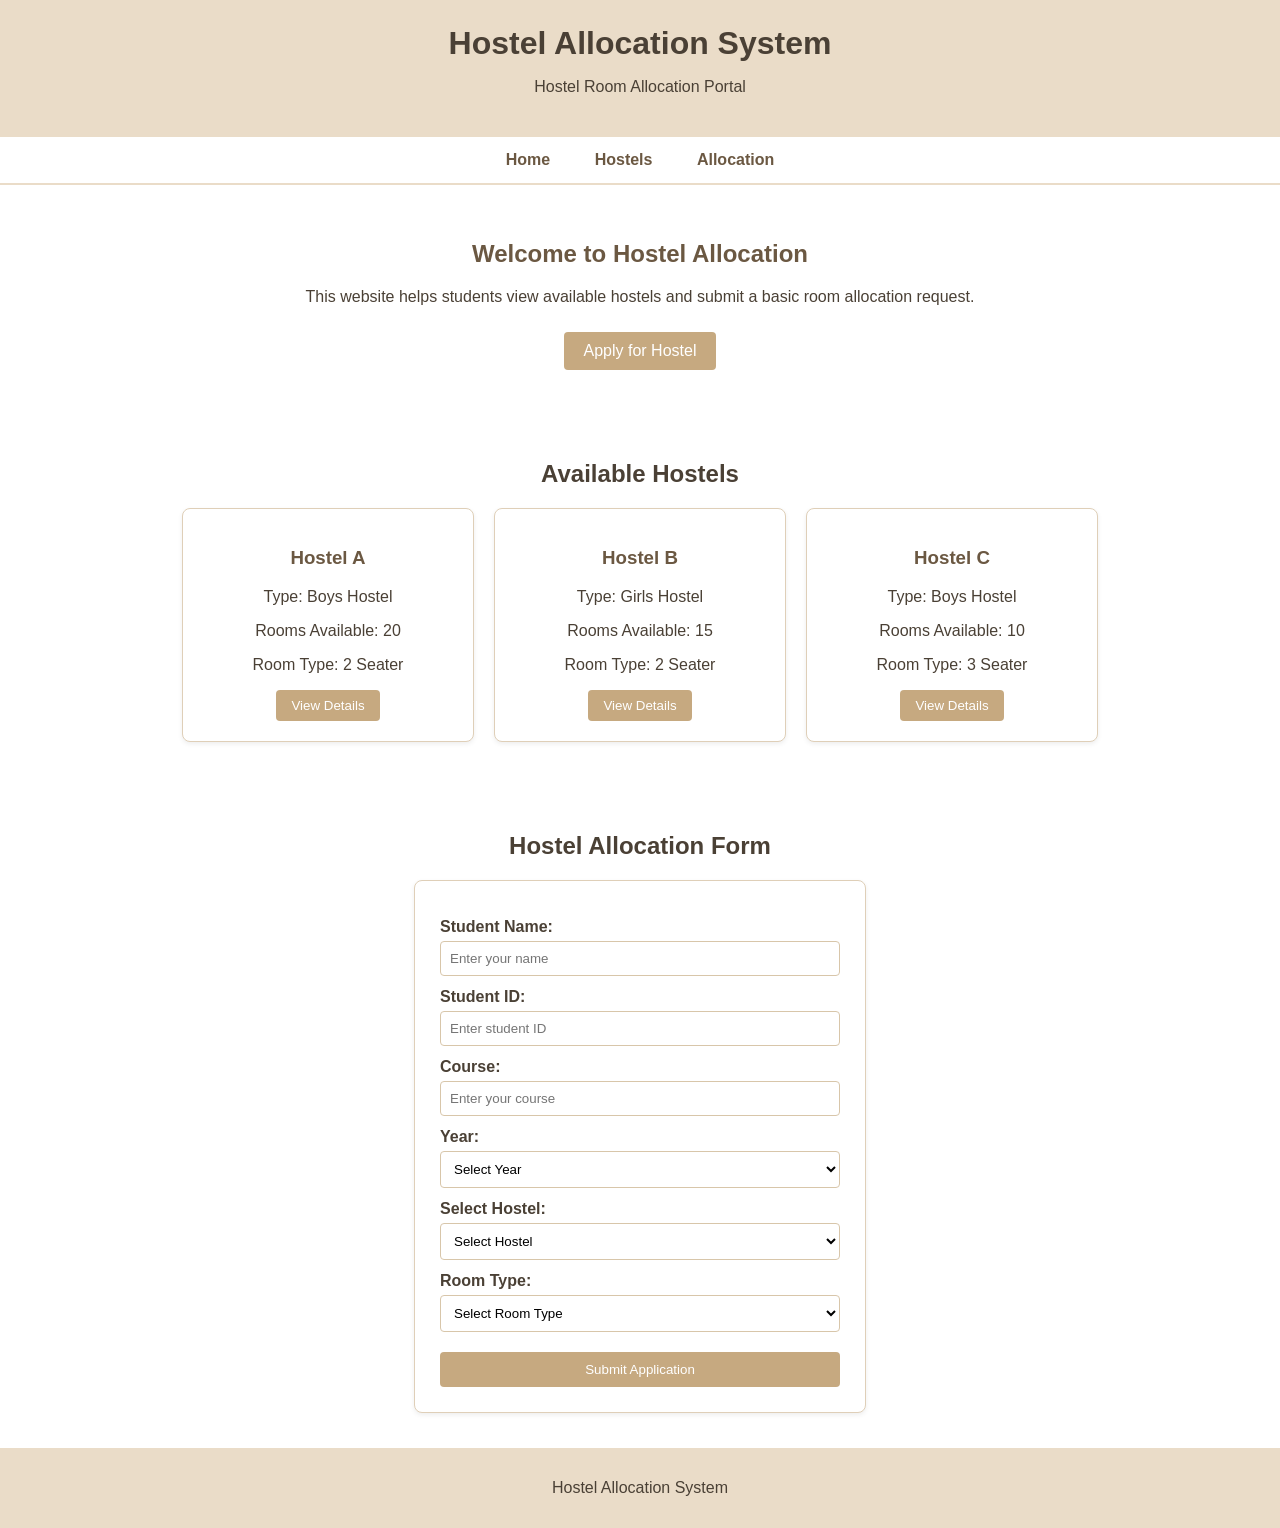
==== index.html @ 92b2f623 "Initial commit" ====
<!DOCTYPE html>
<html>
<head>

    <title>Hostel Allocation System</title>

    <link rel="stylesheet" href="style.css">

</head>

<body>

    <header>

        <h1>Hostel Allocation System</h1>

        <p>Hostel Room Allocation Portal</p>

    </header>


    <nav>

        <a href="#home">Home</a>

        <a href="#hostels">Hostels</a>

        <a href="#allocation">Allocation</a>

    </nav>


    <section id="home" class="welcome">

        <h2>Welcome to Hostel Allocation</h2>

        <p>
            This website helps students view available hostels
            and submit a basic room allocation request.
        </p>

        <a href="#allocation" class="button">
            Apply for Hostel
        </a>

    </section>


    <section id="hostels">

        <h2>Available Hostels</h2>

        <div class="hostel-container">


            <div class="hostel-card">

                <h3>Hostel A</h3>

                <p>Type: Boys Hostel</p>

                <p>Rooms Available: 20</p>

                <p>Room Type: 2 Seater</p>

                <button>View Details</button>

            </div>


            <div class="hostel-card">

                <h3>Hostel B</h3>

                <p>Type: Girls Hostel</p>

                <p>Rooms Available: 15</p>

                <p>Room Type: 2 Seater</p>

                <button>View Details</button>

            </div>


            <div class="hostel-card">

                <h3>Hostel C</h3>

                <p>Type: Boys Hostel</p>

                <p>Rooms Available: 10</p>

                <p>Room Type: 3 Seater</p>

                <button>View Details</button>

            </div>

        </div>

    </section>


    <section id="allocation">

        <h2>Hostel Allocation Form</h2>

        <form>

            <label>Student Name:</label>

            <input type="text" placeholder="Enter your name" required>


            <label>Student ID:</label>

            <input type="text" placeholder="Enter student ID" required>


            <label>Course:</label>

            <input type="text" placeholder="Enter your course" required>


            <label>Year:</label>

            <select>

                <option>Select Year</option>

                <option>1st Year</option>

                <option>2nd Year</option>

                <option>3rd Year</option>

                <option>4th Year</option>

            </select>


            <label>Select Hostel:</label>

            <select>

                <option>Select Hostel</option>

                <option>Hostel A</option>

                <option>Hostel B</option>

                <option>Hostel C</option>

            </select>


            <label>Room Type:</label>

            <select>

                <option>Select Room Type</option>

                <option>2 Seater</option>

                <option>3 Seater</option>

                <option>4 Seater</option>

            </select>


            <button type="submit" class="submit-button">
                Submit Application
            </button>

        </form>

    </section>


    <footer>

        <p>Hostel Allocation System</p>

    </footer>

</body>
</html>
---- style.css ----
body {

    font-family: Arial, sans-serif;

    margin: 0;

    background-color: white;

    color: #4a4035;

}


/* Header */

header {

    background-color: #eadcc8;

    color: #4a4035;

    text-align: center;

    padding: 25px;

}

header h1 {

    margin: 0;

}


/* Navigation */

nav {

    background-color: white;

    text-align: center;

    padding: 14px;

    border-bottom: 2px solid #eadcc8;

}

nav a {

    color: #6b5842;

    text-decoration: none;

    margin: 0 20px;

    font-size: 16px;

    font-weight: bold;

}

nav a:hover {

    color: #a48660;

}


/* Sections */

section {

    padding: 35px;

    text-align: center;

}

.welcome {

    background-color: white;

}

.welcome h2 {

    color: #6b5842;

}


/* Apply Button */

.button {

    display: inline-block;

    background-color: #c6a980;

    color: white;

    padding: 10px 20px;

    text-decoration: none;

    margin-top: 10px;

    border-radius: 4px;

}


/* Hostel Cards */

.hostel-container {

    display: flex;

    justify-content: center;

    gap: 20px;

    flex-wrap: wrap;

}

.hostel-card {

    background-color: white;

    width: 250px;

    padding: 20px;

    border: 1px solid #dfcfb8;

    border-radius: 8px;

    box-shadow: 0 2px 5px #eeeeee;

}

.hostel-card h3 {

    color: #6b5842;

}


/* Hostel Button */

.hostel-card button {

    background-color: #c6a980;

    color: white;

    border: none;

    padding: 8px 15px;

    border-radius: 4px;

    cursor: pointer;

}


/* Form */

form {

    background-color: white;

    width: 400px;

    max-width: 90%;

    margin: auto;

    padding: 25px;

    border: 1px solid #dfcfb8;

    border-radius: 8px;

    box-shadow: 0 2px 5px #eeeeee;

    text-align: left;

}


/* Labels */

label {

    display: block;

    margin-top: 12px;

    margin-bottom: 5px;

    font-weight: bold;

}


/* Input and Select */

input,
select {

    width: 100%;

    padding: 9px;

    box-sizing: border-box;

    border: 1px solid #d8c6aa;

    border-radius: 4px;

    background-color: white;

}


/* Submit Button */

.submit-button {

    width: 100%;

    margin-top: 20px;

    padding: 10px;

    background-color: #c6a980;

    color: white;

    border: none;

    border-radius: 4px;

    cursor: pointer;

}

.submit-button:hover,
.hostel-card button:hover {

    background-color: #a48660;

}


/* Footer */

footer {

    background-color: #eadcc8;

    color: #4a4035;

    text-align: center;

    padding: 15px;

}
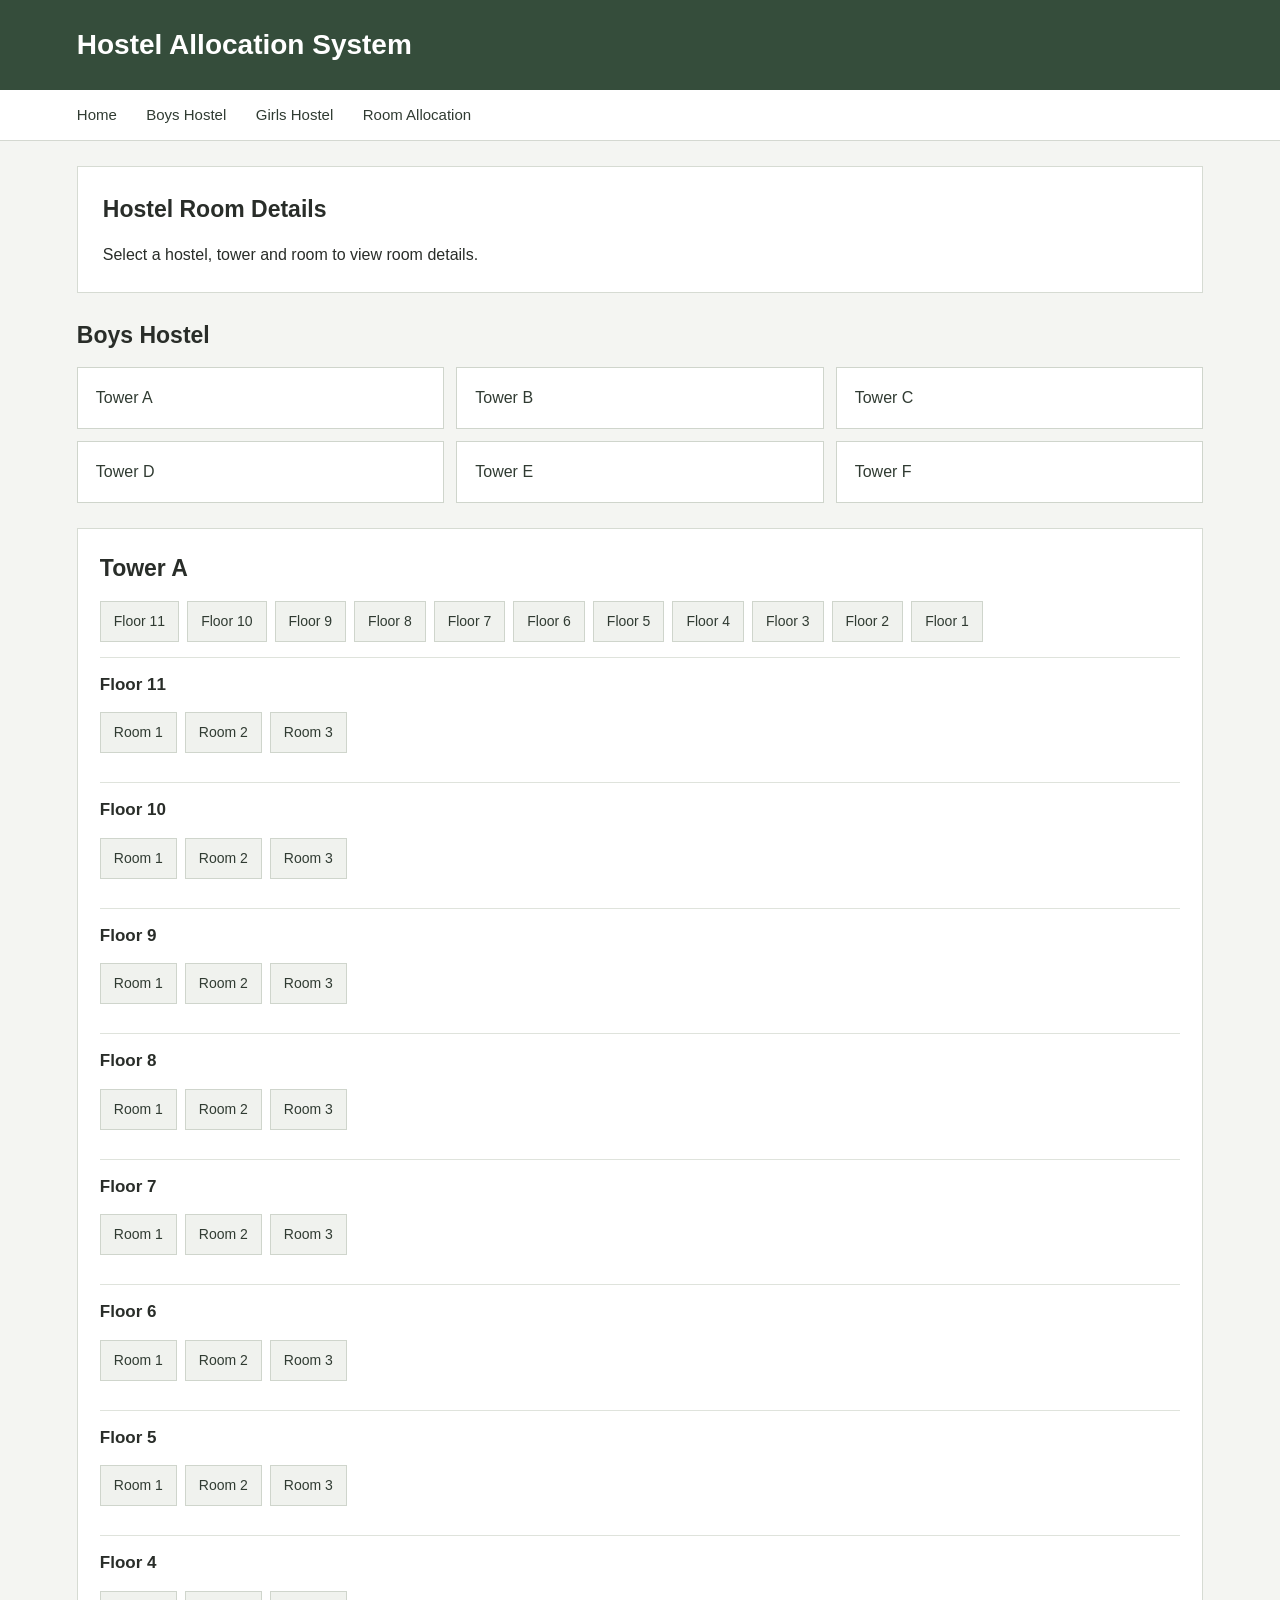
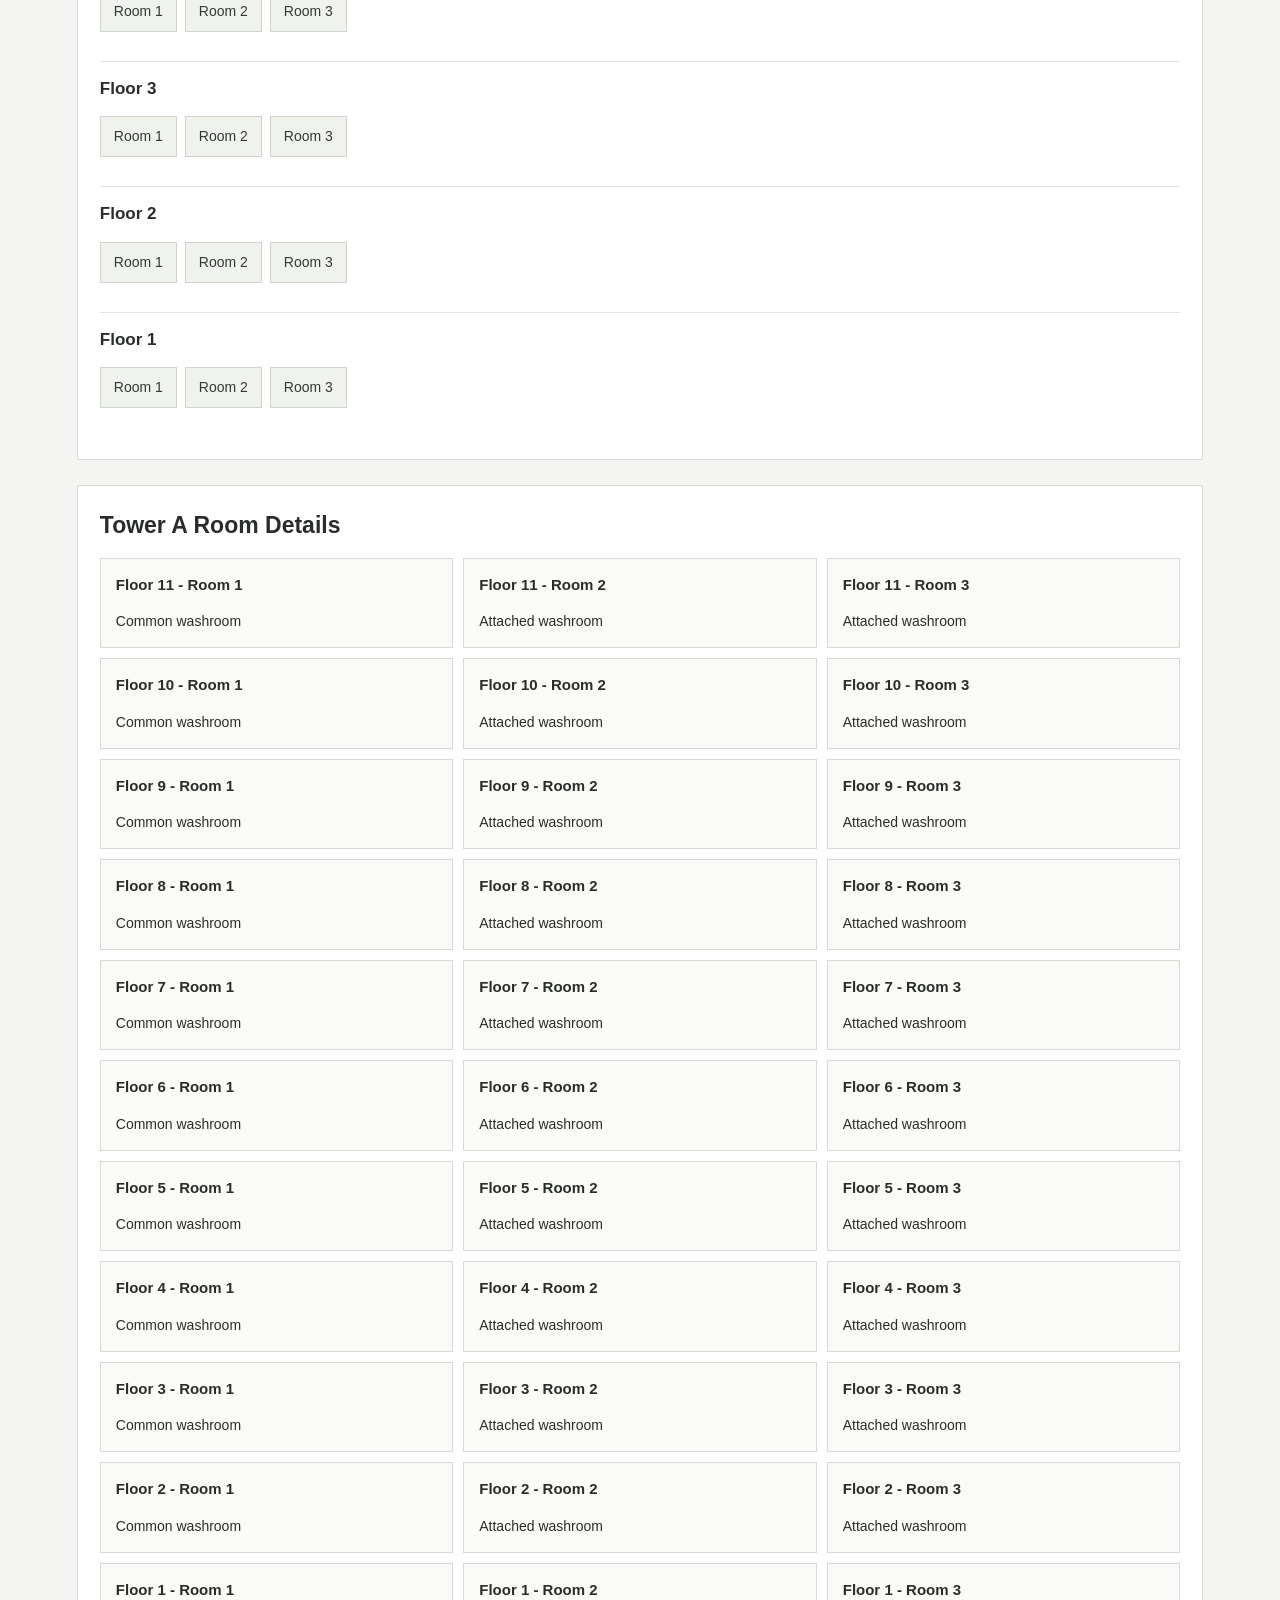
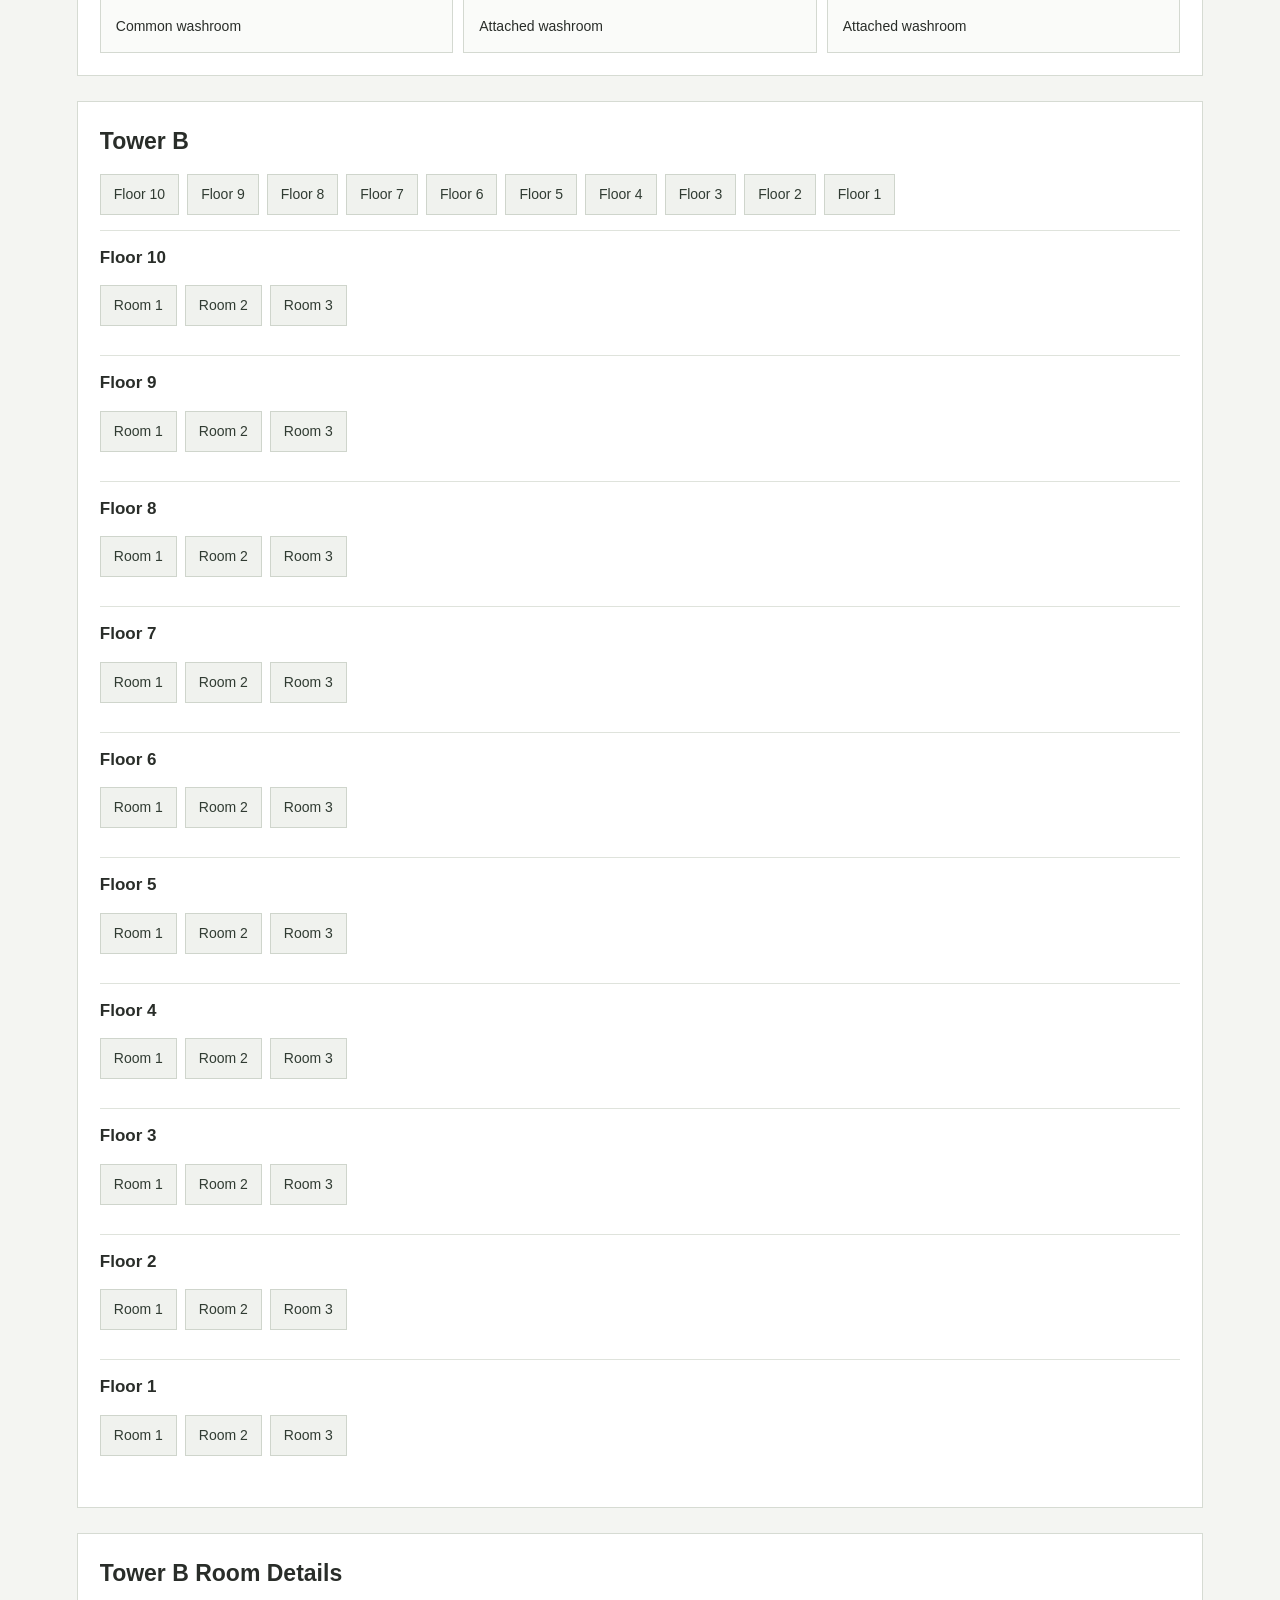
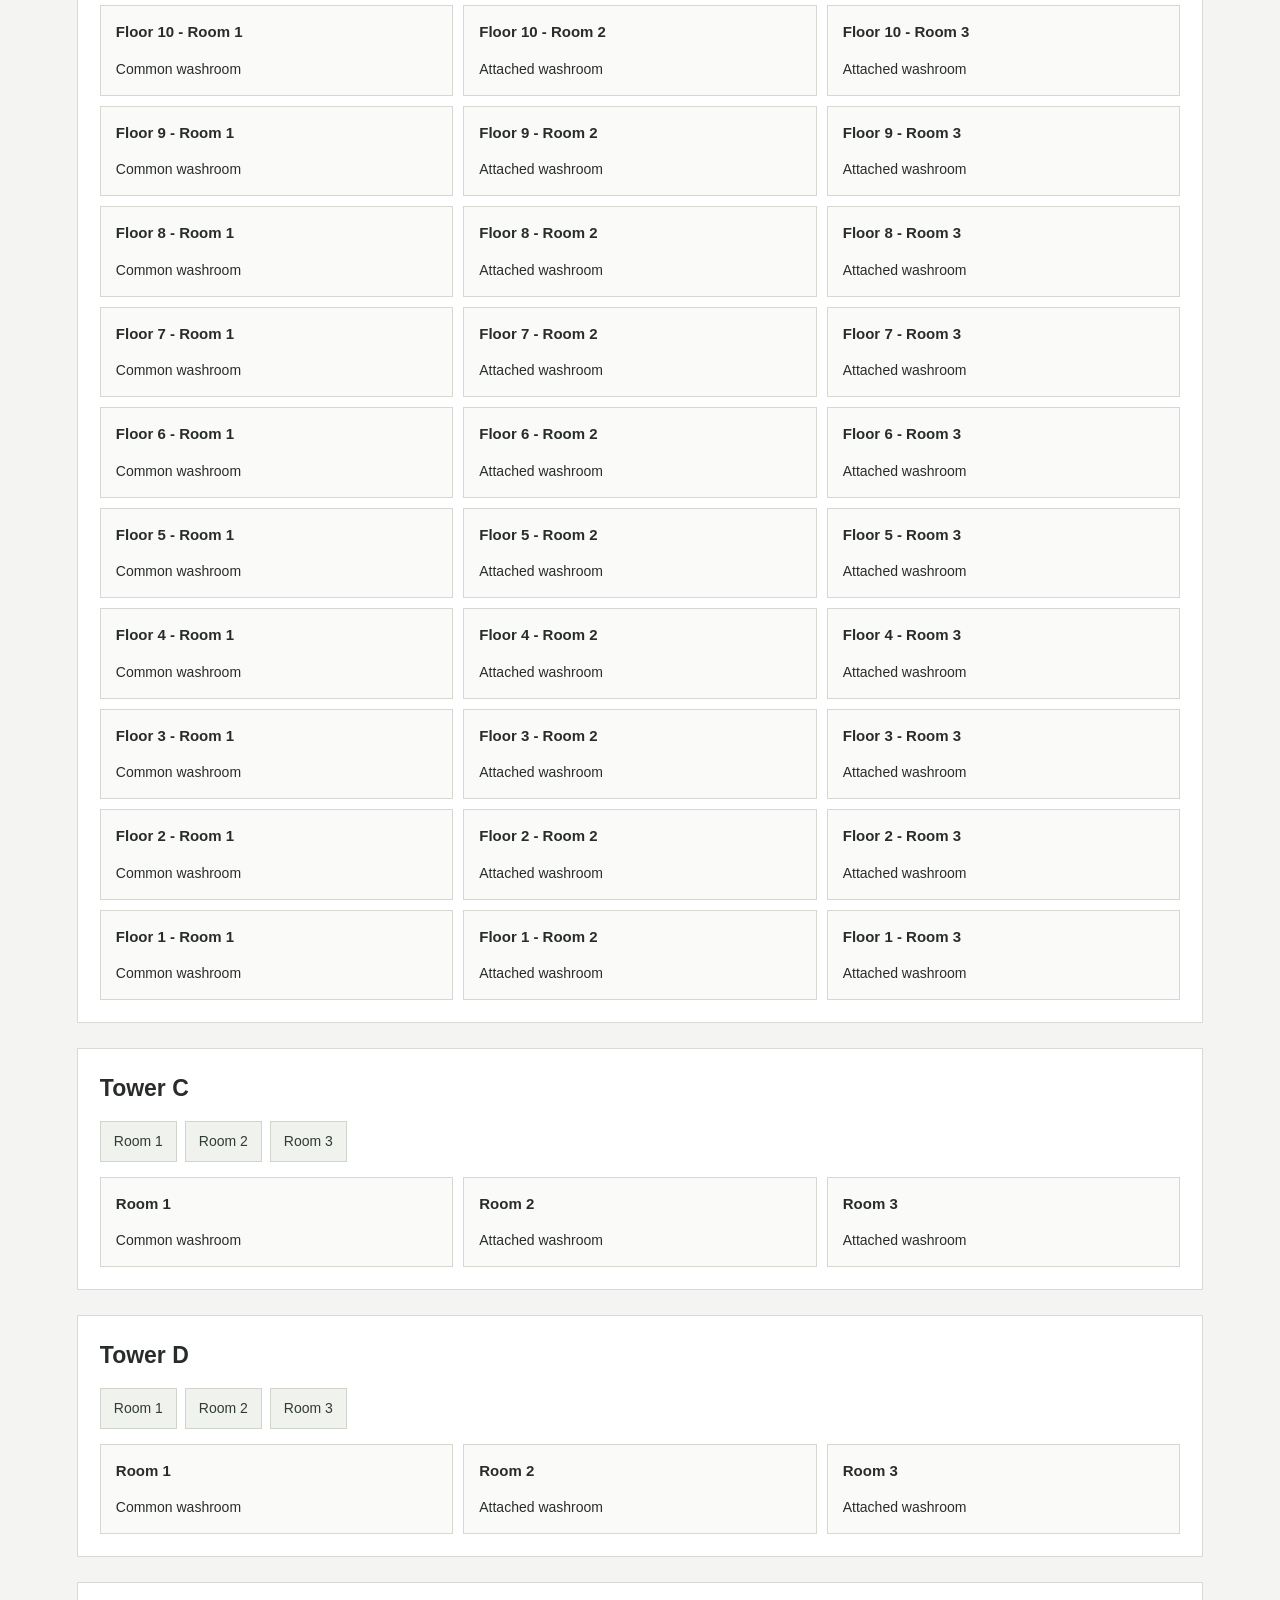
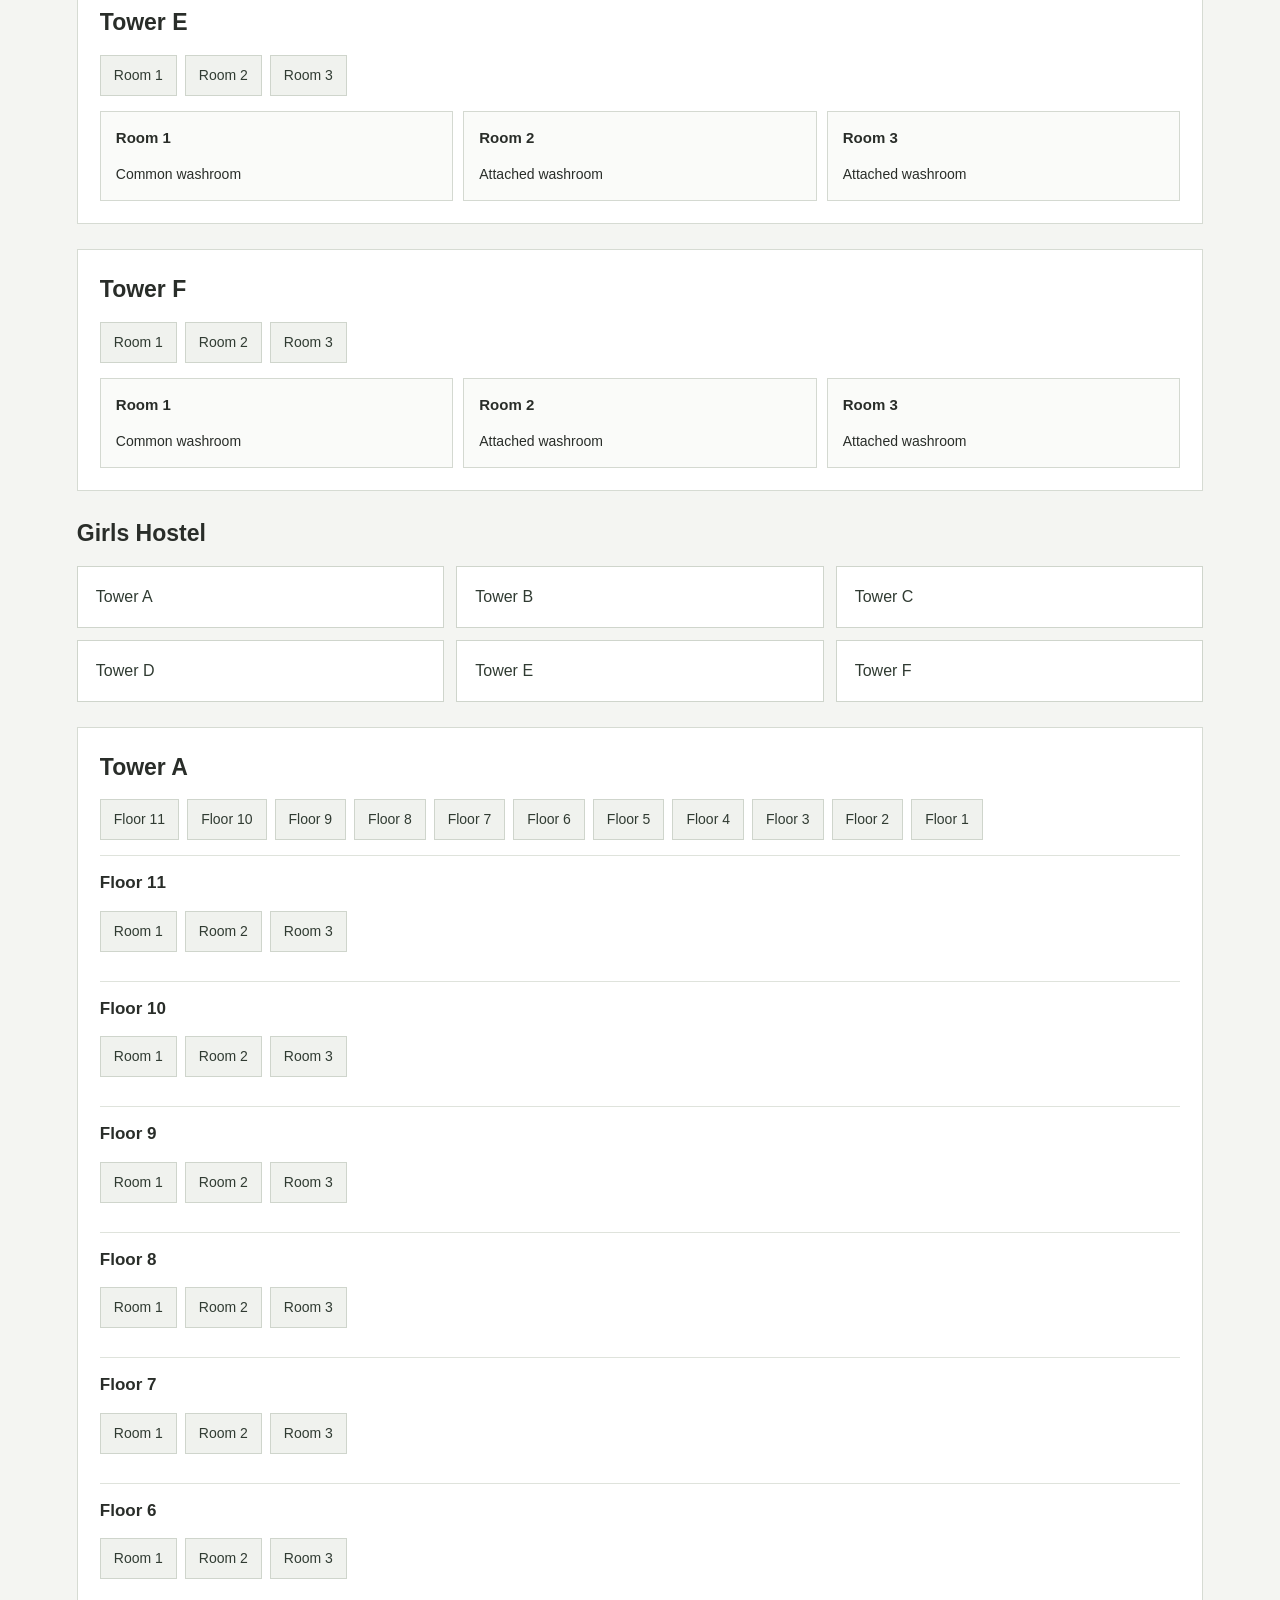
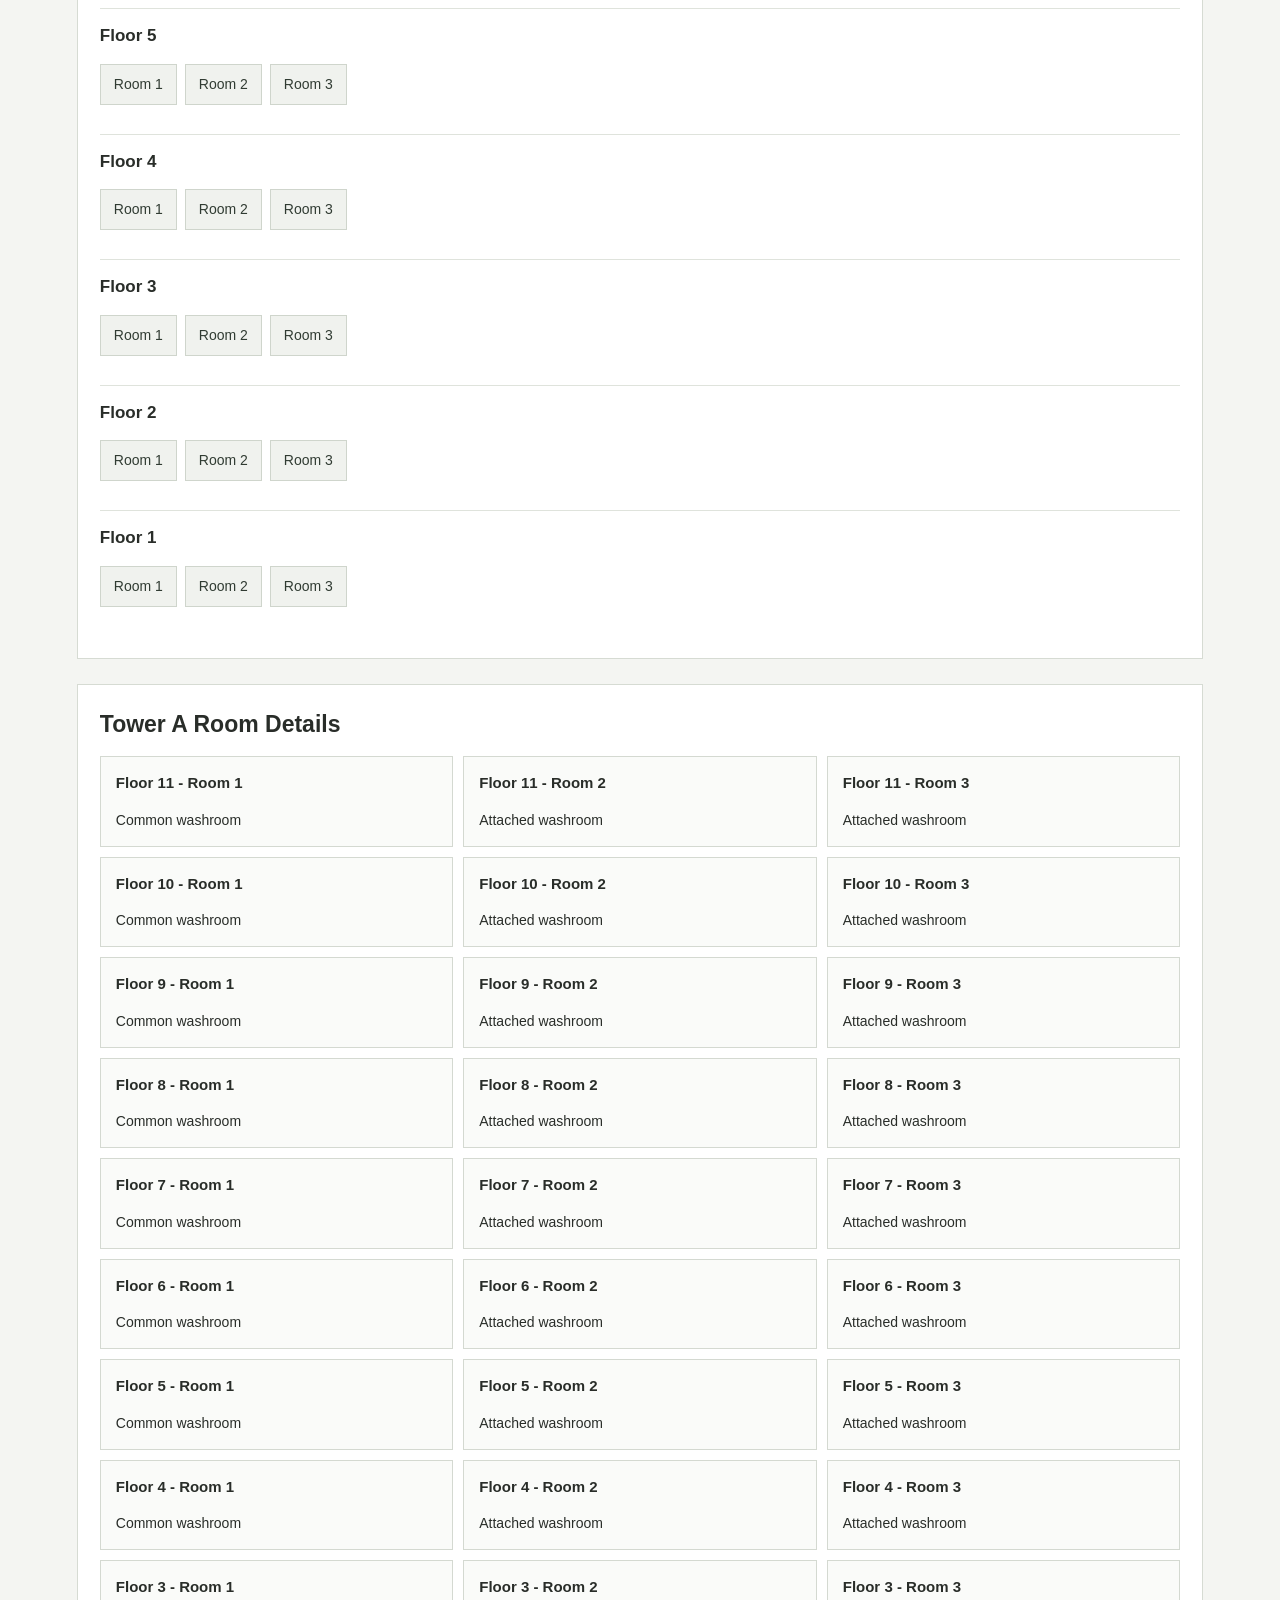
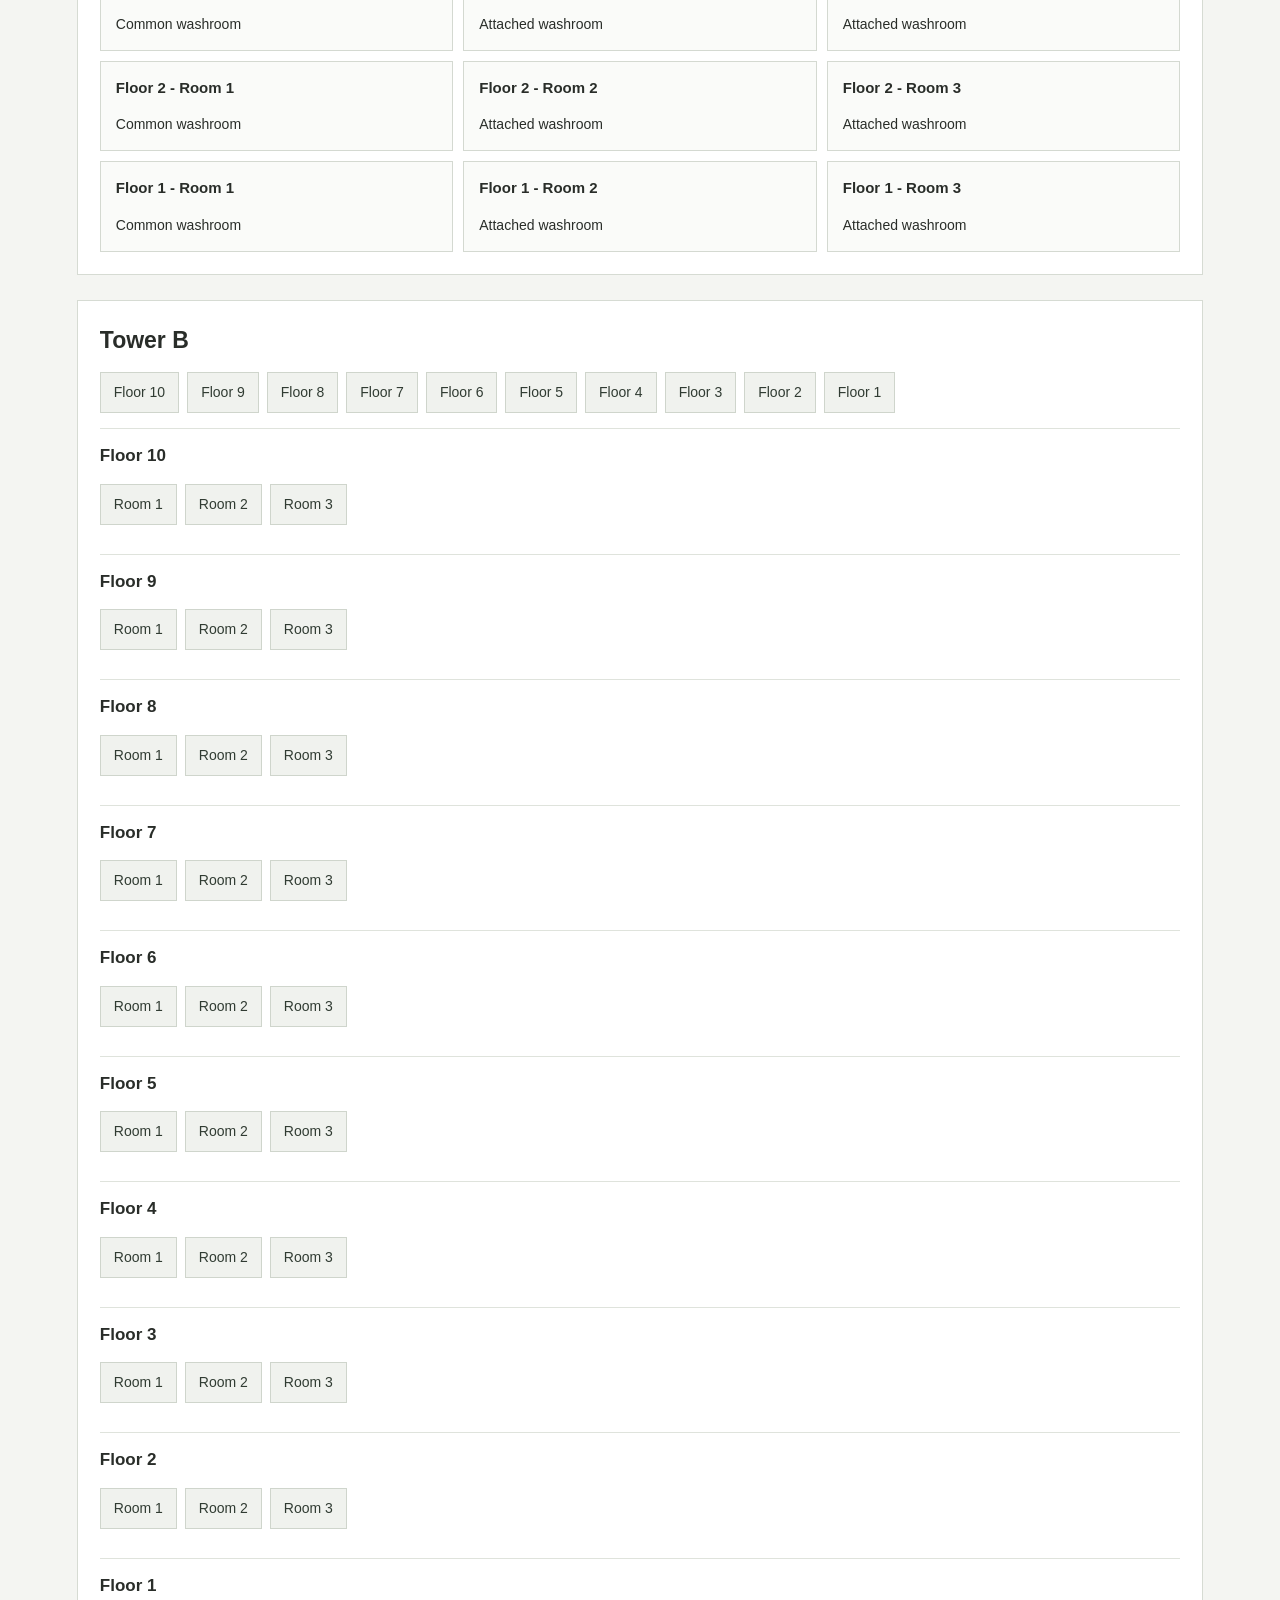
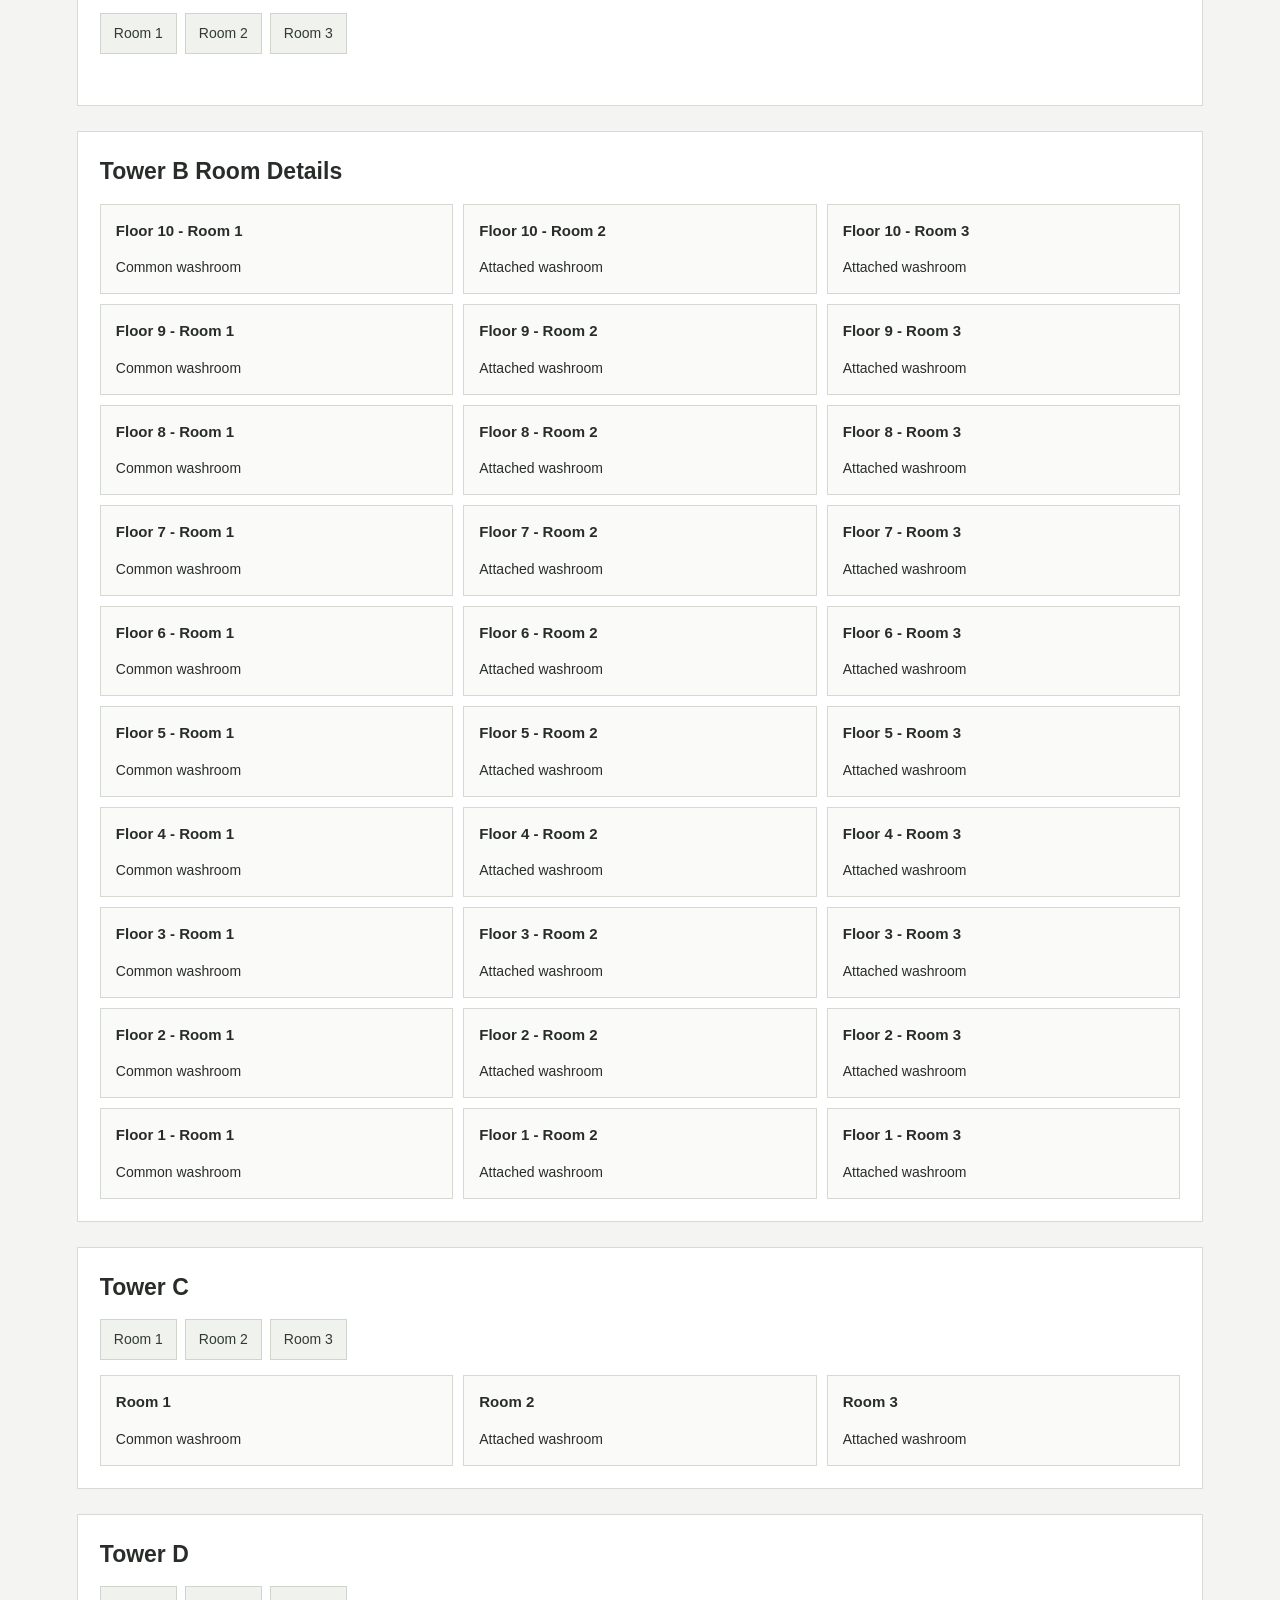
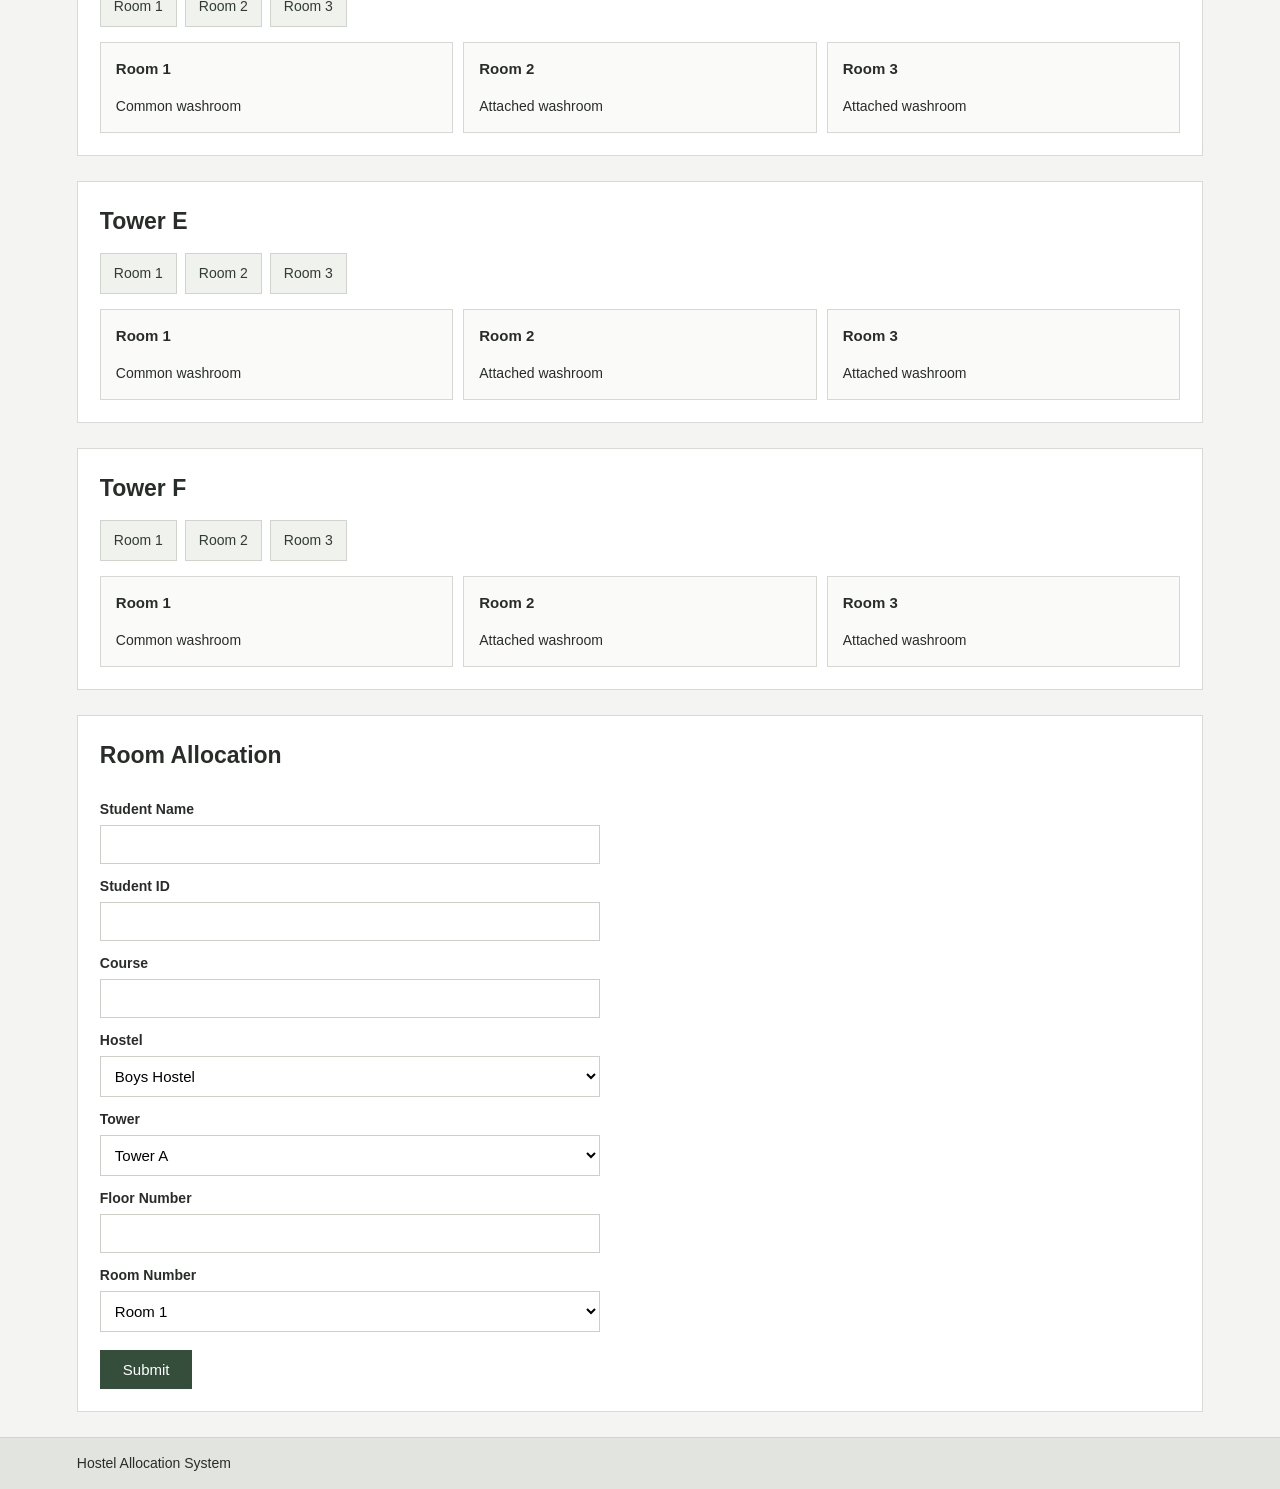
==== commit 25550924: "updated hostel-allocation" ====
--- a/index.html
+++ b/index.html
@@ -1,189 +1,452 @@
+
 <!DOCTYPE html>
-<html>
+<html lang="en">
 <head>
-
+    <meta charset="UTF-8">
+    <meta name="viewport" content="width=device-width, initial-scale=1.0">
     <title>Hostel Allocation System</title>
-
     <link rel="stylesheet" href="style.css">
-
 </head>
-
 <body>
 
-    <header>
-
+    <header id="home">
         <h1>Hostel Allocation System</h1>
-
-        <p>Hostel Room Allocation Portal</p>
-
     </header>
 
-
     <nav>
-
         <a href="#home">Home</a>
-
-        <a href="#hostels">Hostels</a>
-
-        <a href="#allocation">Allocation</a>
-
+        <a href="#boys">Boys Hostel</a>
+        <a href="#girls">Girls Hostel</a>
+        <a href="#apply">Room Allocation</a>
     </nav>
 
-
-    <section id="home" class="welcome">
-
-        <h2>Welcome to Hostel Allocation</h2>
-
-        <p>
-            This website helps students view available hostels
-            and submit a basic room allocation request.
-        </p>
-
-        <a href="#allocation" class="button">
-            Apply for Hostel
-        </a>
-
-    </section>
-
-
-    <section id="hostels">
-
-        <h2>Available Hostels</h2>
-
-        <div class="hostel-container">
-
-
-            <div class="hostel-card">
-
-                <h3>Hostel A</h3>
-
-                <p>Type: Boys Hostel</p>
-
-                <p>Rooms Available: 20</p>
-
-                <p>Room Type: 2 Seater</p>
-
-                <button>View Details</button>
-
-            </div>
-
-
-            <div class="hostel-card">
-
-                <h3>Hostel B</h3>
-
-                <p>Type: Girls Hostel</p>
-
-                <p>Rooms Available: 15</p>
-
-                <p>Room Type: 2 Seater</p>
-
-                <button>View Details</button>
-
-            </div>
-
-
-            <div class="hostel-card">
-
-                <h3>Hostel C</h3>
-
-                <p>Type: Boys Hostel</p>
-
-                <p>Rooms Available: 10</p>
-
-                <p>Room Type: 3 Seater</p>
-
-                <button>View Details</button>
-
-            </div>
-
-        </div>
-
-    </section>
-
-
-    <section id="allocation">
-
-        <h2>Hostel Allocation Form</h2>
-
-        <form>
-
-            <label>Student Name:</label>
-
-            <input type="text" placeholder="Enter your name" required>
-
-
-            <label>Student ID:</label>
-
-            <input type="text" placeholder="Enter student ID" required>
-
-
-            <label>Course:</label>
-
-            <input type="text" placeholder="Enter your course" required>
-
-
-            <label>Year:</label>
-
-            <select>
-
-                <option>Select Year</option>
-
-                <option>1st Year</option>
-
-                <option>2nd Year</option>
-
-                <option>3rd Year</option>
-
-                <option>4th Year</option>
-
-            </select>
-
-
-            <label>Select Hostel:</label>
-
-            <select>
-
-                <option>Select Hostel</option>
-
-                <option>Hostel A</option>
-
-                <option>Hostel B</option>
-
-                <option>Hostel C</option>
-
-            </select>
-
-
-            <label>Room Type:</label>
-
-            <select>
-
-                <option>Select Room Type</option>
-
-                <option>2 Seater</option>
-
-                <option>3 Seater</option>
-
-                <option>4 Seater</option>
-
-            </select>
-
-
-            <button type="submit" class="submit-button">
-                Submit Application
-            </button>
-
-        </form>
-
-    </section>
-
+    <main>
+
+        <section class="welcome">
+            <h2>Hostel Room Details</h2>
+            <p>Select a hostel, tower and room to view room details.</p>
+        </section>
+
+        <section id="boys">
+            <h2>Boys Hostel</h2>
+
+            <div class="tower-list">
+                <a href="#boys-a">Tower A</a>
+                <a href="#boys-b">Tower B</a>
+                <a href="#boys-c">Tower C</a>
+                <a href="#boys-d">Tower D</a>
+                <a href="#boys-e">Tower E</a>
+                <a href="#boys-f">Tower F</a>
+            </div>
+        </section>
+
+        <section id="boys-a" class="tower-section">
+            <h2>Tower A</h2>
+
+            <div class="floor-list">
+                <a href="#a11">Floor 11</a>
+                <a href="#a10">Floor 10</a>
+                <a href="#a9">Floor 9</a>
+                <a href="#a8">Floor 8</a>
+                <a href="#a7">Floor 7</a>
+                <a href="#a6">Floor 6</a>
+                <a href="#a5">Floor 5</a>
+                <a href="#a4">Floor 4</a>
+                <a href="#a3">Floor 3</a>
+                <a href="#a2">Floor 2</a>
+                <a href="#a1">Floor 1</a>
+            </div>
+
+            <div id="a11" class="floor"><h3>Floor 11</h3><div class="room-list"><a href="#a111">Room 1</a><a href="#a112">Room 2</a><a href="#a113">Room 3</a></div></div>
+            <div id="a10" class="floor"><h3>Floor 10</h3><div class="room-list"><a href="#a101">Room 1</a><a href="#a102">Room 2</a><a href="#a103">Room 3</a></div></div>
+            <div id="a9" class="floor"><h3>Floor 9</h3><div class="room-list"><a href="#a91">Room 1</a><a href="#a92">Room 2</a><a href="#a93">Room 3</a></div></div>
+            <div id="a8" class="floor"><h3>Floor 8</h3><div class="room-list"><a href="#a81">Room 1</a><a href="#a82">Room 2</a><a href="#a83">Room 3</a></div></div>
+            <div id="a7" class="floor"><h3>Floor 7</h3><div class="room-list"><a href="#a71">Room 1</a><a href="#a72">Room 2</a><a href="#a73">Room 3</a></div></div>
+            <div id="a6" class="floor"><h3>Floor 6</h3><div class="room-list"><a href="#a61">Room 1</a><a href="#a62">Room 2</a><a href="#a63">Room 3</a></div></div>
+            <div id="a5" class="floor"><h3>Floor 5</h3><div class="room-list"><a href="#a51">Room 1</a><a href="#a52">Room 2</a><a href="#a53">Room 3</a></div></div>
+            <div id="a4" class="floor"><h3>Floor 4</h3><div class="room-list"><a href="#a41">Room 1</a><a href="#a42">Room 2</a><a href="#a43">Room 3</a></div></div>
+            <div id="a3" class="floor"><h3>Floor 3</h3><div class="room-list"><a href="#a31">Room 1</a><a href="#a32">Room 2</a><a href="#a33">Room 3</a></div></div>
+            <div id="a2" class="floor"><h3>Floor 2</h3><div class="room-list"><a href="#a21">Room 1</a><a href="#a22">Room 2</a><a href="#a23">Room 3</a></div></div>
+            <div id="a1" class="floor"><h3>Floor 1</h3><div class="room-list"><a href="#a11r1">Room 1</a><a href="#a11r2">Room 2</a><a href="#a11r3">Room 3</a></div></div>
+        </section>
+
+        <section class="room-details">
+            <h2>Tower A Room Details</h2>
+            <div class="details-grid">
+                <article id="a111"><h3>Floor 11 - Room 1</h3><p>Common washroom</p></article>
+                <article id="a112"><h3>Floor 11 - Room 2</h3><p>Attached washroom</p></article>
+                <article id="a113"><h3>Floor 11 - Room 3</h3><p>Attached washroom</p></article>
+
+                <article id="a101"><h3>Floor 10 - Room 1</h3><p>Common washroom</p></article>
+                <article id="a102"><h3>Floor 10 - Room 2</h3><p>Attached washroom</p></article>
+                <article id="a103"><h3>Floor 10 - Room 3</h3><p>Attached washroom</p></article>
+
+                <article id="a91"><h3>Floor 9 - Room 1</h3><p>Common washroom</p></article>
+                <article id="a92"><h3>Floor 9 - Room 2</h3><p>Attached washroom</p></article>
+                <article id="a93"><h3>Floor 9 - Room 3</h3><p>Attached washroom</p></article>
+
+                <article id="a81"><h3>Floor 8 - Room 1</h3><p>Common washroom</p></article>
+                <article id="a82"><h3>Floor 8 - Room 2</h3><p>Attached washroom</p></article>
+                <article id="a83"><h3>Floor 8 - Room 3</h3><p>Attached washroom</p></article>
+
+                <article id="a71"><h3>Floor 7 - Room 1</h3><p>Common washroom</p></article>
+                <article id="a72"><h3>Floor 7 - Room 2</h3><p>Attached washroom</p></article>
+                <article id="a73"><h3>Floor 7 - Room 3</h3><p>Attached washroom</p></article>
+
+                <article id="a61"><h3>Floor 6 - Room 1</h3><p>Common washroom</p></article>
+                <article id="a62"><h3>Floor 6 - Room 2</h3><p>Attached washroom</p></article>
+                <article id="a63"><h3>Floor 6 - Room 3</h3><p>Attached washroom</p></article>
+
+                <article id="a51"><h3>Floor 5 - Room 1</h3><p>Common washroom</p></article>
+                <article id="a52"><h3>Floor 5 - Room 2</h3><p>Attached washroom</p></article>
+                <article id="a53"><h3>Floor 5 - Room 3</h3><p>Attached washroom</p></article>
+
+                <article id="a41"><h3>Floor 4 - Room 1</h3><p>Common washroom</p></article>
+                <article id="a42"><h3>Floor 4 - Room 2</h3><p>Attached washroom</p></article>
+                <article id="a43"><h3>Floor 4 - Room 3</h3><p>Attached washroom</p></article>
+
+                <article id="a31"><h3>Floor 3 - Room 1</h3><p>Common washroom</p></article>
+                <article id="a32"><h3>Floor 3 - Room 2</h3><p>Attached washroom</p></article>
+                <article id="a33"><h3>Floor 3 - Room 3</h3><p>Attached washroom</p></article>
+
+                <article id="a21"><h3>Floor 2 - Room 1</h3><p>Common washroom</p></article>
+                <article id="a22"><h3>Floor 2 - Room 2</h3><p>Attached washroom</p></article>
+                <article id="a23"><h3>Floor 2 - Room 3</h3><p>Attached washroom</p></article>
+
+                <article id="a11r1"><h3>Floor 1 - Room 1</h3><p>Common washroom</p></article>
+                <article id="a11r2"><h3>Floor 1 - Room 2</h3><p>Attached washroom</p></article>
+                <article id="a11r3"><h3>Floor 1 - Room 3</h3><p>Attached washroom</p></article>
+            </div>
+        </section>
+
+        <section id="boys-b" class="tower-section">
+            <h2>Tower B</h2>
+            <div class="floor-list">
+                <a href="#b10">Floor 10</a><a href="#b9">Floor 9</a>
+                <a href="#b8">Floor 8</a><a href="#b7">Floor 7</a>
+                <a href="#b6">Floor 6</a><a href="#b5">Floor 5</a>
+                <a href="#b4">Floor 4</a><a href="#b3">Floor 3</a>
+                <a href="#b2">Floor 2</a><a href="#b1">Floor 1</a>
+            </div>
+
+            <div id="b10" class="floor"><h3>Floor 10</h3><div class="room-list"><a href="#b101">Room 1</a><a href="#b102">Room 2</a><a href="#b103">Room 3</a></div></div>
+            <div id="b9" class="floor"><h3>Floor 9</h3><div class="room-list"><a href="#b91">Room 1</a><a href="#b92">Room 2</a><a href="#b93">Room 3</a></div></div>
+            <div id="b8" class="floor"><h3>Floor 8</h3><div class="room-list"><a href="#b81">Room 1</a><a href="#b82">Room 2</a><a href="#b83">Room 3</a></div></div>
+            <div id="b7" class="floor"><h3>Floor 7</h3><div class="room-list"><a href="#b71">Room 1</a><a href="#b72">Room 2</a><a href="#b73">Room 3</a></div></div>
+            <div id="b6" class="floor"><h3>Floor 6</h3><div class="room-list"><a href="#b61">Room 1</a><a href="#b62">Room 2</a><a href="#b63">Room 3</a></div></div>
+            <div id="b5" class="floor"><h3>Floor 5</h3><div class="room-list"><a href="#b51">Room 1</a><a href="#b52">Room 2</a><a href="#b53">Room 3</a></div></div>
+            <div id="b4" class="floor"><h3>Floor 4</h3><div class="room-list"><a href="#b41">Room 1</a><a href="#b42">Room 2</a><a href="#b43">Room 3</a></div></div>
+            <div id="b3" class="floor"><h3>Floor 3</h3><div class="room-list"><a href="#b31">Room 1</a><a href="#b32">Room 2</a><a href="#b33">Room 3</a></div></div>
+            <div id="b2" class="floor"><h3>Floor 2</h3><div class="room-list"><a href="#b21">Room 1</a><a href="#b22">Room 2</a><a href="#b23">Room 3</a></div></div>
+            <div id="b1" class="floor"><h3>Floor 1</h3><div class="room-list"><a href="#b11r1">Room 1</a><a href="#b11r2">Room 2</a><a href="#b11r3">Room 3</a></div></div>
+        </section>
+
+        <section class="room-details">
+            <h2>Tower B Room Details</h2>
+            <div class="details-grid">
+                <article id="b101"><h3>Floor 10 - Room 1</h3><p>Common washroom</p></article>
+                <article id="b102"><h3>Floor 10 - Room 2</h3><p>Attached washroom</p></article>
+                <article id="b103"><h3>Floor 10 - Room 3</h3><p>Attached washroom</p></article>
+                <article id="b91"><h3>Floor 9 - Room 1</h3><p>Common washroom</p></article>
+                <article id="b92"><h3>Floor 9 - Room 2</h3><p>Attached washroom</p></article>
+                <article id="b93"><h3>Floor 9 - Room 3</h3><p>Attached washroom</p></article>
+                <article id="b81"><h3>Floor 8 - Room 1</h3><p>Common washroom</p></article>
+                <article id="b82"><h3>Floor 8 - Room 2</h3><p>Attached washroom</p></article>
+                <article id="b83"><h3>Floor 8 - Room 3</h3><p>Attached washroom</p></article>
+                <article id="b71"><h3>Floor 7 - Room 1</h3><p>Common washroom</p></article>
+                <article id="b72"><h3>Floor 7 - Room 2</h3><p>Attached washroom</p></article>
+                <article id="b73"><h3>Floor 7 - Room 3</h3><p>Attached washroom</p></article>
+                <article id="b61"><h3>Floor 6 - Room 1</h3><p>Common washroom</p></article>
+                <article id="b62"><h3>Floor 6 - Room 2</h3><p>Attached washroom</p></article>
+                <article id="b63"><h3>Floor 6 - Room 3</h3><p>Attached washroom</p></article>
+                <article id="b51"><h3>Floor 5 - Room 1</h3><p>Common washroom</p></article>
+                <article id="b52"><h3>Floor 5 - Room 2</h3><p>Attached washroom</p></article>
+                <article id="b53"><h3>Floor 5 - Room 3</h3><p>Attached washroom</p></article>
+                <article id="b41"><h3>Floor 4 - Room 1</h3><p>Common washroom</p></article>
+                <article id="b42"><h3>Floor 4 - Room 2</h3><p>Attached washroom</p></article>
+                <article id="b43"><h3>Floor 4 - Room 3</h3><p>Attached washroom</p></article>
+                <article id="b31"><h3>Floor 3 - Room 1</h3><p>Common washroom</p></article>
+                <article id="b32"><h3>Floor 3 - Room 2</h3><p>Attached washroom</p></article>
+                <article id="b33"><h3>Floor 3 - Room 3</h3><p>Attached washroom</p></article>
+                <article id="b21"><h3>Floor 2 - Room 1</h3><p>Common washroom</p></article>
+                <article id="b22"><h3>Floor 2 - Room 2</h3><p>Attached washroom</p></article>
+                <article id="b23"><h3>Floor 2 - Room 3</h3><p>Attached washroom</p></article>
+                <article id="b11r1"><h3>Floor 1 - Room 1</h3><p>Common washroom</p></article>
+                <article id="b11r2"><h3>Floor 1 - Room 2</h3><p>Attached washroom</p></article>
+                <article id="b11r3"><h3>Floor 1 - Room 3</h3><p>Attached washroom</p></article>
+            </div>
+        </section>
+
+        <section id="boys-c" class="tower-section">
+            <h2>Tower C</h2>
+            <div class="room-list">
+                <a href="#c1">Room 1</a><a href="#c2">Room 2</a><a href="#c3">Room 3</a>
+            </div>
+            <div class="details-grid">
+                <article id="c1"><h3>Room 1</h3><p>Common washroom</p></article>
+                <article id="c2"><h3>Room 2</h3><p>Attached washroom</p></article>
+                <article id="c3"><h3>Room 3</h3><p>Attached washroom</p></article>
+            </div>
+        </section>
+
+        <section id="boys-d" class="tower-section">
+            <h2>Tower D</h2>
+            <div class="room-list">
+                <a href="#d1">Room 1</a><a href="#d2">Room 2</a><a href="#d3">Room 3</a>
+            </div>
+            <div class="details-grid">
+                <article id="d1"><h3>Room 1</h3><p>Common washroom</p></article>
+                <article id="d2"><h3>Room 2</h3><p>Attached washroom</p></article>
+                <article id="d3"><h3>Room 3</h3><p>Attached washroom</p></article>
+            </div>
+        </section>
+
+        <section id="boys-e" class="tower-section">
+            <h2>Tower E</h2>
+            <div class="room-list">
+                <a href="#e1">Room 1</a><a href="#e2">Room 2</a><a href="#e3">Room 3</a>
+            </div>
+            <div class="details-grid">
+                <article id="e1"><h3>Room 1</h3><p>Common washroom</p></article>
+                <article id="e2"><h3>Room 2</h3><p>Attached washroom</p></article>
+                <article id="e3"><h3>Room 3</h3><p>Attached washroom</p></article>
+            </div>
+        </section>
+
+        <section id="boys-f" class="tower-section">
+            <h2>Tower F</h2>
+            <div class="room-list">
+                <a href="#f1">Room 1</a><a href="#f2">Room 2</a><a href="#f3">Room 3</a>
+            </div>
+            <div class="details-grid">
+                <article id="f1"><h3>Room 1</h3><p>Common washroom</p></article>
+                <article id="f2"><h3>Room 2</h3><p>Attached washroom</p></article>
+                <article id="f3"><h3>Room 3</h3><p>Attached washroom</p></article>
+            </div>
+        </section>
+
+
+        <section id="girls">
+            <h2>Girls Hostel</h2>
+            <div class="tower-list">
+                <a href="#ga">Tower A</a>
+                <a href="#gb">Tower B</a>
+                <a href="#gc">Tower C</a>
+                <a href="#gd">Tower D</a>
+                <a href="#ge">Tower E</a>
+                <a href="#gf">Tower F</a>
+            </div>
+        </section>
+
+        <section id="ga" class="tower-section">
+            <h2>Tower A</h2>
+            <div class="floor-list">
+                <a href="#ga11">Floor 11</a><a href="#ga10">Floor 10</a>
+                <a href="#ga9">Floor 9</a><a href="#ga8">Floor 8</a>
+                <a href="#ga7">Floor 7</a><a href="#ga6">Floor 6</a>
+                <a href="#ga5">Floor 5</a><a href="#ga4">Floor 4</a>
+                <a href="#ga3">Floor 3</a><a href="#ga2">Floor 2</a>
+                <a href="#ga1">Floor 1</a>
+            </div>
+            <div id="ga11" class="floor"><h3>Floor 11</h3><div class="room-list"><a href="#ga111">Room 1</a><a href="#ga112">Room 2</a><a href="#ga113">Room 3</a></div></div>
+            <div id="ga10" class="floor"><h3>Floor 10</h3><div class="room-list"><a href="#ga101">Room 1</a><a href="#ga102">Room 2</a><a href="#ga103">Room 3</a></div></div>
+            <div id="ga9" class="floor"><h3>Floor 9</h3><div class="room-list"><a href="#ga91">Room 1</a><a href="#ga92">Room 2</a><a href="#ga93">Room 3</a></div></div>
+            <div id="ga8" class="floor"><h3>Floor 8</h3><div class="room-list"><a href="#ga81">Room 1</a><a href="#ga82">Room 2</a><a href="#ga83">Room 3</a></div></div>
+            <div id="ga7" class="floor"><h3>Floor 7</h3><div class="room-list"><a href="#ga71">Room 1</a><a href="#ga72">Room 2</a><a href="#ga73">Room 3</a></div></div>
+            <div id="ga6" class="floor"><h3>Floor 6</h3><div class="room-list"><a href="#ga61">Room 1</a><a href="#ga62">Room 2</a><a href="#ga63">Room 3</a></div></div>
+            <div id="ga5" class="floor"><h3>Floor 5</h3><div class="room-list"><a href="#ga51">Room 1</a><a href="#ga52">Room 2</a><a href="#ga53">Room 3</a></div></div>
+            <div id="ga4" class="floor"><h3>Floor 4</h3><div class="room-list"><a href="#ga41">Room 1</a><a href="#ga42">Room 2</a><a href="#ga43">Room 3</a></div></div>
+            <div id="ga3" class="floor"><h3>Floor 3</h3><div class="room-list"><a href="#ga31">Room 1</a><a href="#ga32">Room 2</a><a href="#ga33">Room 3</a></div></div>
+            <div id="ga2" class="floor"><h3>Floor 2</h3><div class="room-list"><a href="#ga21">Room 1</a><a href="#ga22">Room 2</a><a href="#ga23">Room 3</a></div></div>
+            <div id="ga1" class="floor"><h3>Floor 1</h3><div class="room-list"><a href="#ga11r1">Room 1</a><a href="#ga11r2">Room 2</a><a href="#ga11r3">Room 3</a></div></div>
+        </section>
+
+        <section class="room-details">
+            <h2>Tower A Room Details</h2>
+            <div class="details-grid">
+                <article id="ga111"><h3>Floor 11 - Room 1</h3><p>Common washroom</p></article>
+                <article id="ga112"><h3>Floor 11 - Room 2</h3><p>Attached washroom</p></article>
+                <article id="ga113"><h3>Floor 11 - Room 3</h3><p>Attached washroom</p></article>
+                <article id="ga101"><h3>Floor 10 - Room 1</h3><p>Common washroom</p></article>
+                <article id="ga102"><h3>Floor 10 - Room 2</h3><p>Attached washroom</p></article>
+                <article id="ga103"><h3>Floor 10 - Room 3</h3><p>Attached washroom</p></article>
+                <article id="ga91"><h3>Floor 9 - Room 1</h3><p>Common washroom</p></article>
+                <article id="ga92"><h3>Floor 9 - Room 2</h3><p>Attached washroom</p></article>
+                <article id="ga93"><h3>Floor 9 - Room 3</h3><p>Attached washroom</p></article>
+                <article id="ga81"><h3>Floor 8 - Room 1</h3><p>Common washroom</p></article>
+                <article id="ga82"><h3>Floor 8 - Room 2</h3><p>Attached washroom</p></article>
+                <article id="ga83"><h3>Floor 8 - Room 3</h3><p>Attached washroom</p></article>
+                <article id="ga71"><h3>Floor 7 - Room 1</h3><p>Common washroom</p></article>
+                <article id="ga72"><h3>Floor 7 - Room 2</h3><p>Attached washroom</p></article>
+                <article id="ga73"><h3>Floor 7 - Room 3</h3><p>Attached washroom</p></article>
+                <article id="ga61"><h3>Floor 6 - Room 1</h3><p>Common washroom</p></article>
+                <article id="ga62"><h3>Floor 6 - Room 2</h3><p>Attached washroom</p></article>
+                <article id="ga63"><h3>Floor 6 - Room 3</h3><p>Attached washroom</p></article>
+                <article id="ga51"><h3>Floor 5 - Room 1</h3><p>Common washroom</p></article>
+                <article id="ga52"><h3>Floor 5 - Room 2</h3><p>Attached washroom</p></article>
+                <article id="ga53"><h3>Floor 5 - Room 3</h3><p>Attached washroom</p></article>
+                <article id="ga41"><h3>Floor 4 - Room 1</h3><p>Common washroom</p></article>
+                <article id="ga42"><h3>Floor 4 - Room 2</h3><p>Attached washroom</p></article>
+                <article id="ga43"><h3>Floor 4 - Room 3</h3><p>Attached washroom</p></article>
+                <article id="ga31"><h3>Floor 3 - Room 1</h3><p>Common washroom</p></article>
+                <article id="ga32"><h3>Floor 3 - Room 2</h3><p>Attached washroom</p></article>
+                <article id="ga33"><h3>Floor 3 - Room 3</h3><p>Attached washroom</p></article>
+                <article id="ga21"><h3>Floor 2 - Room 1</h3><p>Common washroom</p></article>
+                <article id="ga22"><h3>Floor 2 - Room 2</h3><p>Attached washroom</p></article>
+                <article id="ga23"><h3>Floor 2 - Room 3</h3><p>Attached washroom</p></article>
+                <article id="ga11r1"><h3>Floor 1 - Room 1</h3><p>Common washroom</p></article>
+                <article id="ga11r2"><h3>Floor 1 - Room 2</h3><p>Attached washroom</p></article>
+                <article id="ga11r3"><h3>Floor 1 - Room 3</h3><p>Attached washroom</p></article>
+            </div>
+        </section>
+
+        <section id="gb" class="tower-section">
+            <h2>Tower B</h2>
+            <div class="floor-list">
+                <a href="#gb10">Floor 10</a><a href="#gb9">Floor 9</a>
+                <a href="#gb8">Floor 8</a><a href="#gb7">Floor 7</a>
+                <a href="#gb6">Floor 6</a><a href="#gb5">Floor 5</a>
+                <a href="#gb4">Floor 4</a><a href="#gb3">Floor 3</a>
+                <a href="#gb2">Floor 2</a><a href="#gb1">Floor 1</a>
+            </div>
+            <div id="gb10" class="floor"><h3>Floor 10</h3><div class="room-list"><a href="#gb101">Room 1</a><a href="#gb102">Room 2</a><a href="#gb103">Room 3</a></div></div>
+            <div id="gb9" class="floor"><h3>Floor 9</h3><div class="room-list"><a href="#gb91">Room 1</a><a href="#gb92">Room 2</a><a href="#gb93">Room 3</a></div></div>
+            <div id="gb8" class="floor"><h3>Floor 8</h3><div class="room-list"><a href="#gb81">Room 1</a><a href="#gb82">Room 2</a><a href="#gb83">Room 3</a></div></div>
+            <div id="gb7" class="floor"><h3>Floor 7</h3><div class="room-list"><a href="#gb71">Room 1</a><a href="#gb72">Room 2</a><a href="#gb73">Room 3</a></div></div>
+            <div id="gb6" class="floor"><h3>Floor 6</h3><div class="room-list"><a href="#gb61">Room 1</a><a href="#gb62">Room 2</a><a href="#gb63">Room 3</a></div></div>
+            <div id="gb5" class="floor"><h3>Floor 5</h3><div class="room-list"><a href="#gb51">Room 1</a><a href="#gb52">Room 2</a><a href="#gb53">Room 3</a></div></div>
+            <div id="gb4" class="floor"><h3>Floor 4</h3><div class="room-list"><a href="#gb41">Room 1</a><a href="#gb42">Room 2</a><a href="#gb43">Room 3</a></div></div>
+            <div id="gb3" class="floor"><h3>Floor 3</h3><div class="room-list"><a href="#gb31">Room 1</a><a href="#gb32">Room 2</a><a href="#gb33">Room 3</a></div></div>
+            <div id="gb2" class="floor"><h3>Floor 2</h3><div class="room-list"><a href="#gb21">Room 1</a><a href="#gb22">Room 2</a><a href="#gb23">Room 3</a></div></div>
+            <div id="gb1" class="floor"><h3>Floor 1</h3><div class="room-list"><a href="#gb11r1">Room 1</a><a href="#gb11r2">Room 2</a><a href="#gb11r3">Room 3</a></div></div>
+        </section>
+
+        <section class="room-details">
+            <h2>Tower B Room Details</h2>
+            <div class="details-grid">
+                <article id="gb101"><h3>Floor 10 - Room 1</h3><p>Common washroom</p></article>
+                <article id="gb102"><h3>Floor 10 - Room 2</h3><p>Attached washroom</p></article>
+                <article id="gb103"><h3>Floor 10 - Room 3</h3><p>Attached washroom</p></article>
+                <article id="gb91"><h3>Floor 9 - Room 1</h3><p>Common washroom</p></article>
+                <article id="gb92"><h3>Floor 9 - Room 2</h3><p>Attached washroom</p></article>
+                <article id="gb93"><h3>Floor 9 - Room 3</h3><p>Attached washroom</p></article>
+                <article id="gb81"><h3>Floor 8 - Room 1</h3><p>Common washroom</p></article>
+                <article id="gb82"><h3>Floor 8 - Room 2</h3><p>Attached washroom</p></article>
+                <article id="gb83"><h3>Floor 8 - Room 3</h3><p>Attached washroom</p></article>
+                <article id="gb71"><h3>Floor 7 - Room 1</h3><p>Common washroom</p></article>
+                <article id="gb72"><h3>Floor 7 - Room 2</h3><p>Attached washroom</p></article>
+                <article id="gb73"><h3>Floor 7 - Room 3</h3><p>Attached washroom</p></article>
+                <article id="gb61"><h3>Floor 6 - Room 1</h3><p>Common washroom</p></article>
+                <article id="gb62"><h3>Floor 6 - Room 2</h3><p>Attached washroom</p></article>
+                <article id="gb63"><h3>Floor 6 - Room 3</h3><p>Attached washroom</p></article>
+                <article id="gb51"><h3>Floor 5 - Room 1</h3><p>Common washroom</p></article>
+                <article id="gb52"><h3>Floor 5 - Room 2</h3><p>Attached washroom</p></article>
+                <article id="gb53"><h3>Floor 5 - Room 3</h3><p>Attached washroom</p></article>
+                <article id="gb41"><h3>Floor 4 - Room 1</h3><p>Common washroom</p></article>
+                <article id="gb42"><h3>Floor 4 - Room 2</h3><p>Attached washroom</p></article>
+                <article id="gb43"><h3>Floor 4 - Room 3</h3><p>Attached washroom</p></article>
+                <article id="gb31"><h3>Floor 3 - Room 1</h3><p>Common washroom</p></article>
+                <article id="gb32"><h3>Floor 3 - Room 2</h3><p>Attached washroom</p></article>
+                <article id="gb33"><h3>Floor 3 - Room 3</h3><p>Attached washroom</p></article>
+                <article id="gb21"><h3>Floor 2 - Room 1</h3><p>Common washroom</p></article>
+                <article id="gb22"><h3>Floor 2 - Room 2</h3><p>Attached washroom</p></article>
+                <article id="gb23"><h3>Floor 2 - Room 3</h3><p>Attached washroom</p></article>
+                <article id="gb11r1"><h3>Floor 1 - Room 1</h3><p>Common washroom</p></article>
+                <article id="gb11r2"><h3>Floor 1 - Room 2</h3><p>Attached washroom</p></article>
+                <article id="gb11r3"><h3>Floor 1 - Room 3</h3><p>Attached washroom</p></article>
+            </div>
+        </section>
+
+        <section id="gc" class="tower-section">
+            <h2>Tower C</h2>
+            <div class="room-list"><a href="#gc1">Room 1</a><a href="#gc2">Room 2</a><a href="#gc3">Room 3</a></div>
+            <div class="details-grid">
+                <article id="gc1"><h3>Room 1</h3><p>Common washroom</p></article>
+                <article id="gc2"><h3>Room 2</h3><p>Attached washroom</p></article>
+                <article id="gc3"><h3>Room 3</h3><p>Attached washroom</p></article>
+            </div>
+        </section>
+
+        <section id="gd" class="tower-section">
+            <h2>Tower D</h2>
+            <div class="room-list"><a href="#gd1">Room 1</a><a href="#gd2">Room 2</a><a href="#gd3">Room 3</a></div>
+            <div class="details-grid">
+                <article id="gd1"><h3>Room 1</h3><p>Common washroom</p></article>
+                <article id="gd2"><h3>Room 2</h3><p>Attached washroom</p></article>
+                <article id="gd3"><h3>Room 3</h3><p>Attached washroom</p></article>
+            </div>
+        </section>
+
+        <section id="ge" class="tower-section">
+            <h2>Tower E</h2>
+            <div class="room-list"><a href="#ge1">Room 1</a><a href="#ge2">Room 2</a><a href="#ge3">Room 3</a></div>
+            <div class="details-grid">
+                <article id="ge1"><h3>Room 1</h3><p>Common washroom</p></article>
+                <article id="ge2"><h3>Room 2</h3><p>Attached washroom</p></article>
+                <article id="ge3"><h3>Room 3</h3><p>Attached washroom</p></article>
+            </div>
+        </section>
+
+        <section id="gf" class="tower-section">
+            <h2>Tower F</h2>
+            <div class="room-list"><a href="#gf1">Room 1</a><a href="#gf2">Room 2</a><a href="#gf3">Room 3</a></div>
+            <div class="details-grid">
+                <article id="gf1"><h3>Room 1</h3><p>Common washroom</p></article>
+                <article id="gf2"><h3>Room 2</h3><p>Attached washroom</p></article>
+                <article id="gf3"><h3>Room 3</h3><p>Attached washroom</p></article>
+            </div>
+        </section>
+
+        <section id="apply" class="apply-section">
+            <h2>Room Allocation</h2>
+
+            <form action="#apply" method="get">
+                <label for="name">Student Name</label>
+                <input type="text" id="name" name="name" required>
+
+                <label for="studentId">Student ID</label>
+                <input type="text" id="studentId" name="studentId" required>
+
+                <label for="course">Course</label>
+                <input type="text" id="course" name="course" required>
+
+                <label for="hostel">Hostel</label>
+                <select id="hostel" name="hostel">
+                    <option>Boys Hostel</option>
+                    <option>Girls Hostel</option>
+                </select>
+
+                <label for="tower">Tower</label>
+                <select id="tower" name="tower">
+                    <option>Tower A</option>
+                    <option>Tower B</option>
+                    <option>Tower C</option>
+                    <option>Tower D</option>
+                    <option>Tower E</option>
+                    <option>Tower F</option>
+                </select>
+
+                <label for="floorNumber">Floor Number</label>
+                <input type="number" id="floorNumber" name="floorNumber" min="1" max="11" required>
+
+                <label for="roomNumber">Room Number</label>
+                <select id="roomNumber" name="roomNumber">
+                    <option>Room 1</option>
+                    <option>Room 2</option>
+                    <option>Room 3</option>
+                </select>
+
+                <button type="submit">Submit</button>
+            </form>
+        </section>
+
+    </main>
 
     <footer>
-
         <p>Hostel Allocation System</p>
-
     </footer>
 
 </body>
-</html>+</html>
+
+
--- a/style.css
+++ b/style.css
@@ -1,272 +1,263 @@
+
+* {
+    box-sizing: border-box;
+}
+
+html {
+    scroll-behavior: smooth;
+}
+
 body {
-
+    margin: 0;
     font-family: Arial, sans-serif;
-
+    background-color: #f4f5f2;
+    color: #292d29;
+    line-height: 1.5;
+}
+
+header {
+    background-color: #354d3b;
+    color: white;
+    padding: 24px 6%;
+}
+
+header h1 {
     margin: 0;
-
-    background-color: white;
-
-    color: #4a4035;
-
-}
-
-
-/* Header */
-
-header {
-
-    background-color: #eadcc8;
-
-    color: #4a4035;
-
-    text-align: center;
-
+    font-size: 28px;
+    font-weight: 600;
+}
+
+nav {
+    background-color: white;
+    padding: 13px 6%;
+    border-bottom: 1px solid #d4d8d1;
+}
+
+nav a {
+    display: inline-block;
+    margin-right: 25px;
+    color: #303b32;
+    text-decoration: none;
+    font-size: 15px;
+}
+
+nav a:hover {
+    color: #527557;
+    text-decoration: underline;
+}
+
+main {
+    width: 88%;
+    max-width: 1150px;
+    margin: 25px auto;
+}
+
+section {
+    margin-bottom: 25px;
+    scroll-margin-top: 15px;
+}
+
+h2 {
+    font-size: 23px;
+    font-weight: 600;
+    margin-top: 0;
+    margin-bottom: 15px;
+}
+
+h3 {
+    font-size: 17px;
+    font-weight: 600;
+}
+
+.welcome {
     padding: 25px;
-
-}
-
-header h1 {
-
-    margin: 0;
-
-}
-
-
-/* Navigation */
-
-nav {
-
-    background-color: white;
-
-    text-align: center;
-
-    padding: 14px;
-
-    border-bottom: 2px solid #eadcc8;
-
-}
-
-nav a {
-
-    color: #6b5842;
-
+    background-color: white;
+    border: 1px solid #d6dbd3;
+}
+
+.welcome p {
+    margin-bottom: 0;
+}
+
+.tower-list {
+    display: grid;
+    grid-template-columns: repeat(3, 1fr);
+    gap: 12px;
+}
+
+.tower-list a {
+    display: block;
+    padding: 18px;
+    background-color: white;
+    border: 1px solid #cfd5cc;
+    color: #303b32;
     text-decoration: none;
-
-    margin: 0 20px;
-
     font-size: 16px;
-
-    font-weight: bold;
-
-}
-
-nav a:hover {
-
-    color: #a48660;
-
-}
-
-
-/* Sections */
-
-section {
-
-    padding: 35px;
-
-    text-align: center;
-
-}
-
-.welcome {
-
-    background-color: white;
-
-}
-
-.welcome h2 {
-
-    color: #6b5842;
-
-}
-
-
-/* Apply Button */
-
-.button {
-
+}
+
+.tower-list a:hover {
+    background-color: #e7ece4;
+    border-color: #687d68;
+}
+
+.tower-section,
+.room-details,
+.apply-section {
+    background-color: white;
+    padding: 22px;
+    border: 1px solid #d6dbd3;
+}
+
+.floor-list,
+.room-list {
+    display: flex;
+    flex-wrap: wrap;
+    gap: 8px;
+    margin: 15px 0;
+}
+
+.floor-list a,
+.room-list a {
     display: inline-block;
-
-    background-color: #c6a980;
-
-    color: white;
-
-    padding: 10px 20px;
-
+    padding: 9px 13px;
+    background-color: #f0f2ee;
+    border: 1px solid #cfd5cc;
+    color: #303b32;
     text-decoration: none;
-
-    margin-top: 10px;
-
-    border-radius: 4px;
-
-}
-
-
-/* Hostel Cards */
-
-.hostel-container {
-
+    font-size: 14px;
+}
+
+.floor-list a:hover,
+.room-list a:hover {
+    background-color: #dce6d9;
+    border-color: #687d68;
+}
+
+.floor {
+    padding: 14px 0;
+    border-top: 1px solid #dfe3dc;
+    scroll-margin-top: 15px;
+}
+
+.floor h3 {
+    margin-top: 0;
+    margin-bottom: 8px;
+}
+
+.details-grid {
+    display: grid;
+    grid-template-columns: repeat(3, 1fr);
+    gap: 10px;
+}
+
+.details-grid article {
+    padding: 15px;
+    border: 1px solid #d4d9d1;
+    background-color: #fafbf9;
+    scroll-margin-top: 15px;
+}
+
+.details-grid article:target {
+    background-color: #e6ede3;
+    border-color: #536e55;
+}
+
+.details-grid article h3 {
+    margin-top: 0;
+    font-size: 15px;
+}
+
+.details-grid article p {
+    margin-bottom: 0;
+    font-size: 14px;
+}
+
+.apply-section form {
     display: flex;
-
-    justify-content: center;
-
-    gap: 20px;
-
-    flex-wrap: wrap;
-
-}
-
-.hostel-card {
-
-    background-color: white;
-
-    width: 250px;
-
-    padding: 20px;
-
-    border: 1px solid #dfcfb8;
-
-    border-radius: 8px;
-
-    box-shadow: 0 2px 5px #eeeeee;
-
-}
-
-.hostel-card h3 {
-
-    color: #6b5842;
-
-}
-
-
-/* Hostel Button */
-
-.hostel-card button {
-
-    background-color: #c6a980;
-
-    color: white;
-
-    border: none;
-
-    padding: 8px 15px;
-
-    border-radius: 4px;
-
-    cursor: pointer;
-
-}
-
-
-/* Form */
-
-form {
-
-    background-color: white;
-
-    width: 400px;
-
-    max-width: 90%;
-
-    margin: auto;
-
-    padding: 25px;
-
-    border: 1px solid #dfcfb8;
-
-    border-radius: 8px;
-
-    box-shadow: 0 2px 5px #eeeeee;
-
-    text-align: left;
-
-}
-
-
-/* Labels */
+    flex-direction: column;
+    align-items: flex-start;
+}
 
 label {
-
-    display: block;
-
-    margin-top: 12px;
-
-    margin-bottom: 5px;
-
-    font-weight: bold;
-
-}
-
-
-/* Input and Select */
+    margin: 12px 0 5px;
+    font-size: 14px;
+    font-weight: 600;
+}
 
 input,
 select {
-
     width: 100%;
-
-    padding: 9px;
-
-    box-sizing: border-box;
-
-    border: 1px solid #d8c6aa;
-
-    border-radius: 4px;
-
-    background-color: white;
-
-}
-
-
-/* Submit Button */
-
-.submit-button {
-
-    width: 100%;
-
-    margin-top: 20px;
-
+    max-width: 500px;
     padding: 10px;
-
-    background-color: #c6a980;
-
+    border: 1px solid #cbd1c7;
+    background-color: white;
+    border-radius: 0;
+    font-size: 15px;
+}
+
+input:focus,
+select:focus {
+    outline: 1px solid #536e55;
+}
+
+button {
+    margin-top: 18px;
+    padding: 10px 22px;
+    border: 1px solid #354d3b;
+    border-radius: 0;
+    background-color: #354d3b;
     color: white;
-
-    border: none;
-
-    border-radius: 4px;
-
+    font-size: 15px;
     cursor: pointer;
-
-}
-
-.submit-button:hover,
-.hostel-card button:hover {
-
-    background-color: #a48660;
-
-}
-
-
-/* Footer */
+}
+
+button:hover {
+    background-color: #263a2b;
+}
 
 footer {
-
-    background-color: #eadcc8;
-
-    color: #4a4035;
-
-    text-align: center;
-
-    padding: 15px;
-
-}+    padding: 15px 6%;
+    background-color: #e2e5df;
+    border-top: 1px solid #d1d6cd;
+    font-size: 14px;
+}
+
+footer p {
+    margin: 0;
+}
+
+@media (max-width: 700px) {
+    main {
+        width: 94%;
+    }
+
+    .tower-list {
+        grid-template-columns: repeat(2, 1fr);
+    }
+
+    .details-grid {
+        grid-template-columns: repeat(2, 1fr);
+    }
+
+    nav a {
+        margin-right: 12px;
+        margin-bottom: 5px;
+    }
+}
+
+@media (max-width: 450px) {
+    .tower-list,
+    .details-grid {
+        grid-template-columns: 1fr;
+    }
+
+    header h1 {
+        font-size: 23px;
+    }
+
+    .tower-section,
+    .room-details,
+    .apply-section {
+        padding: 14px;
+    }
+}
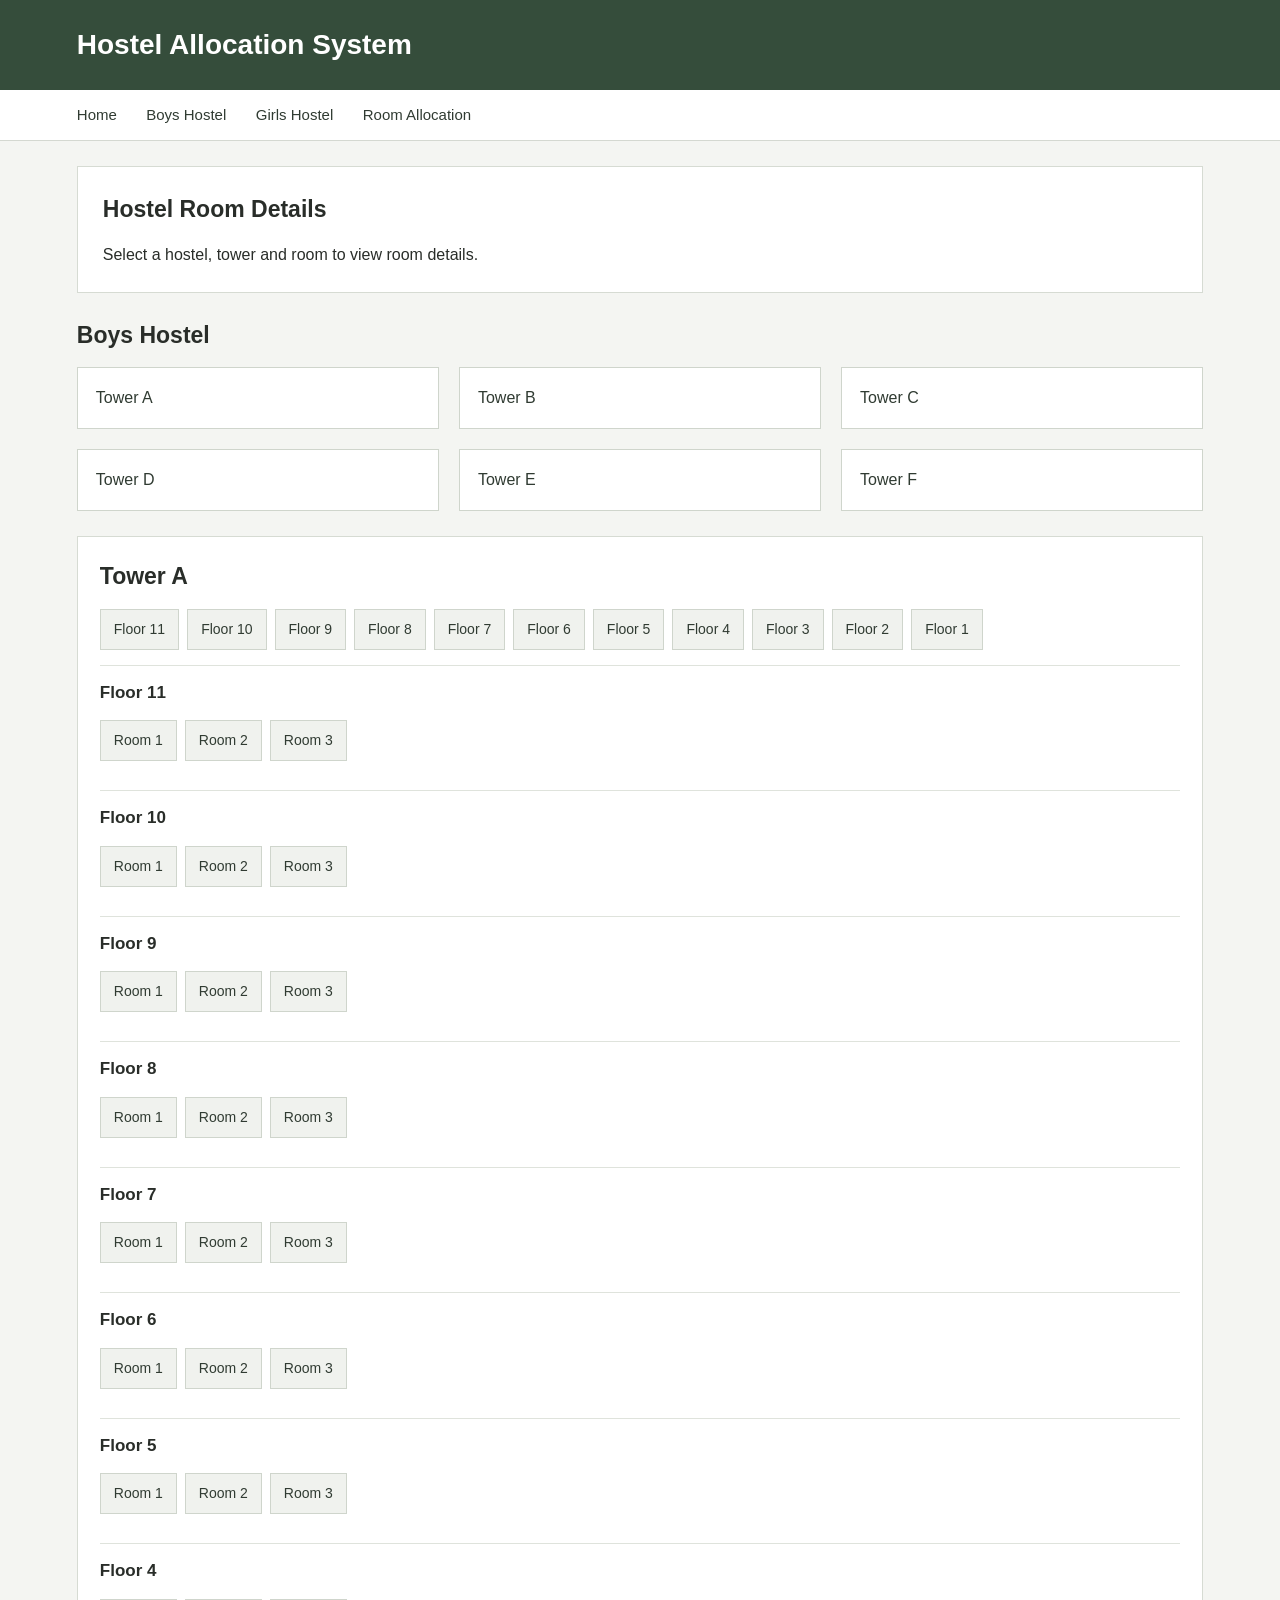
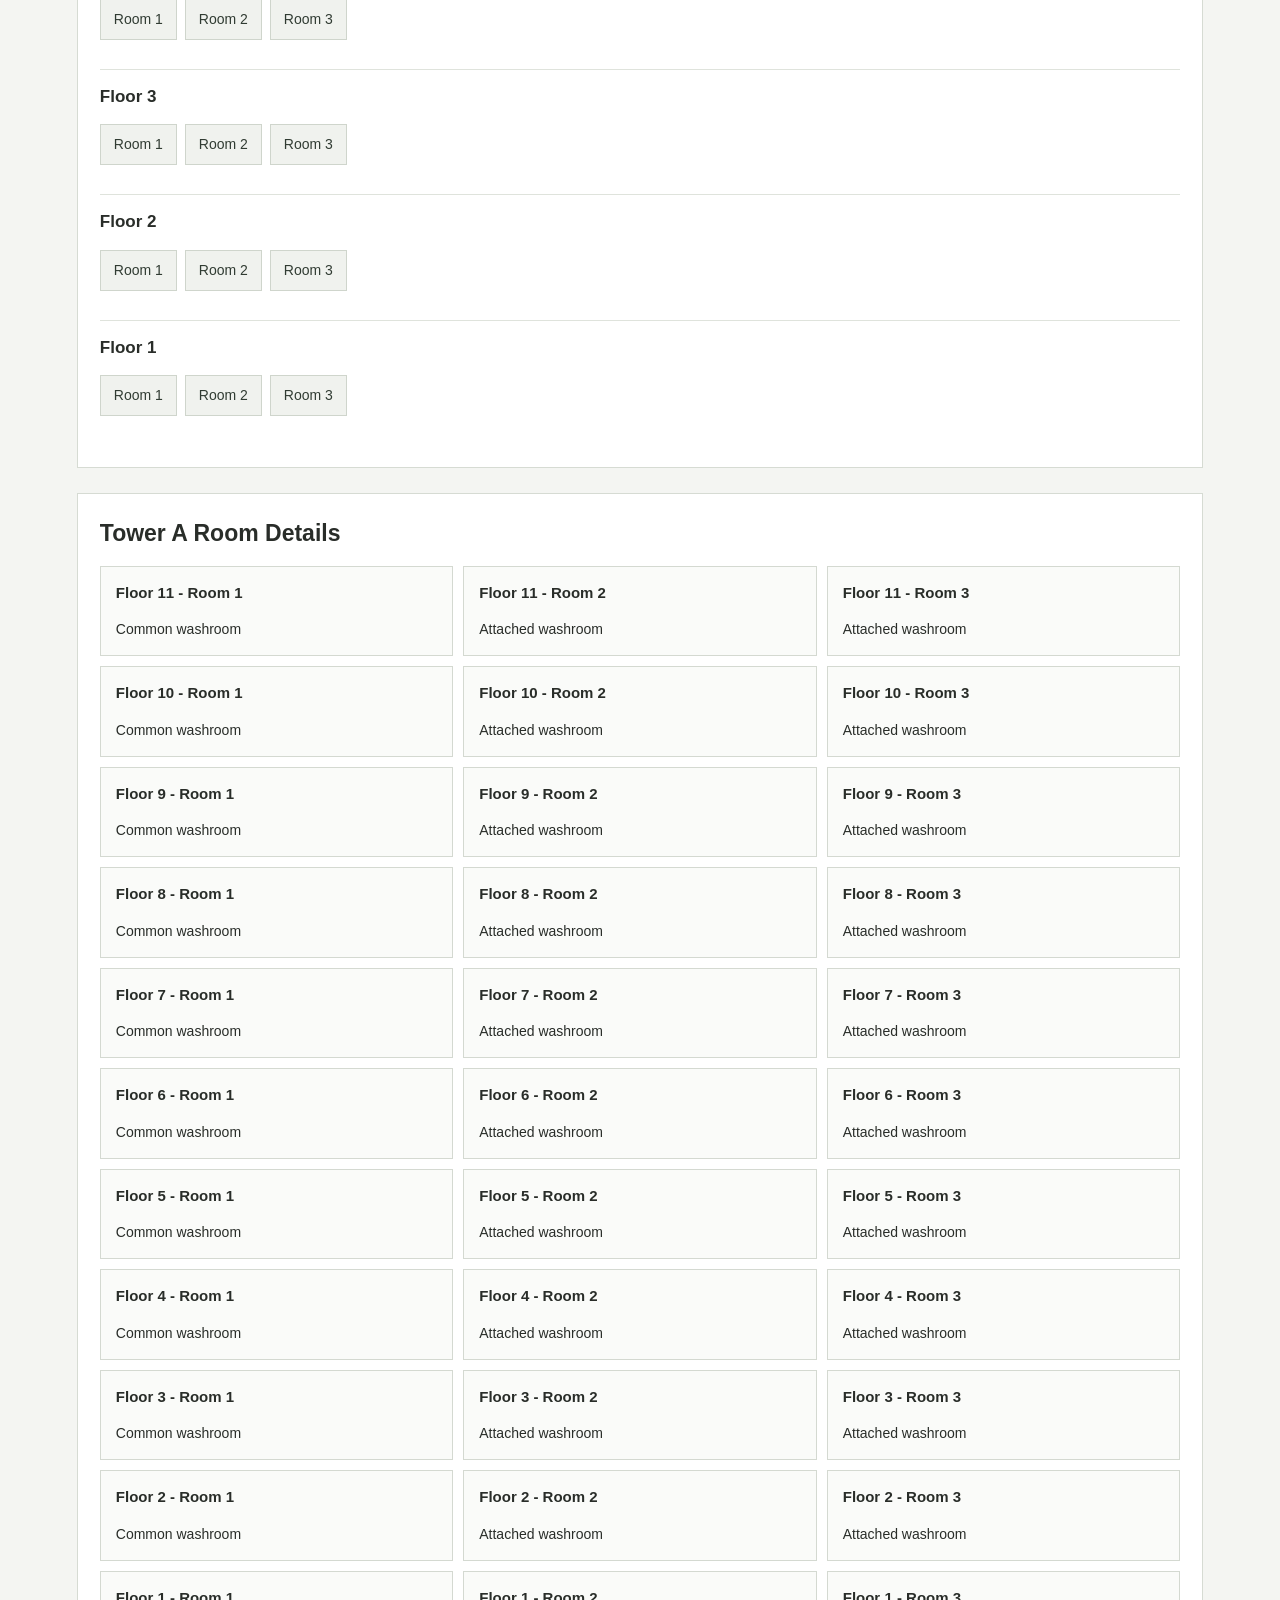
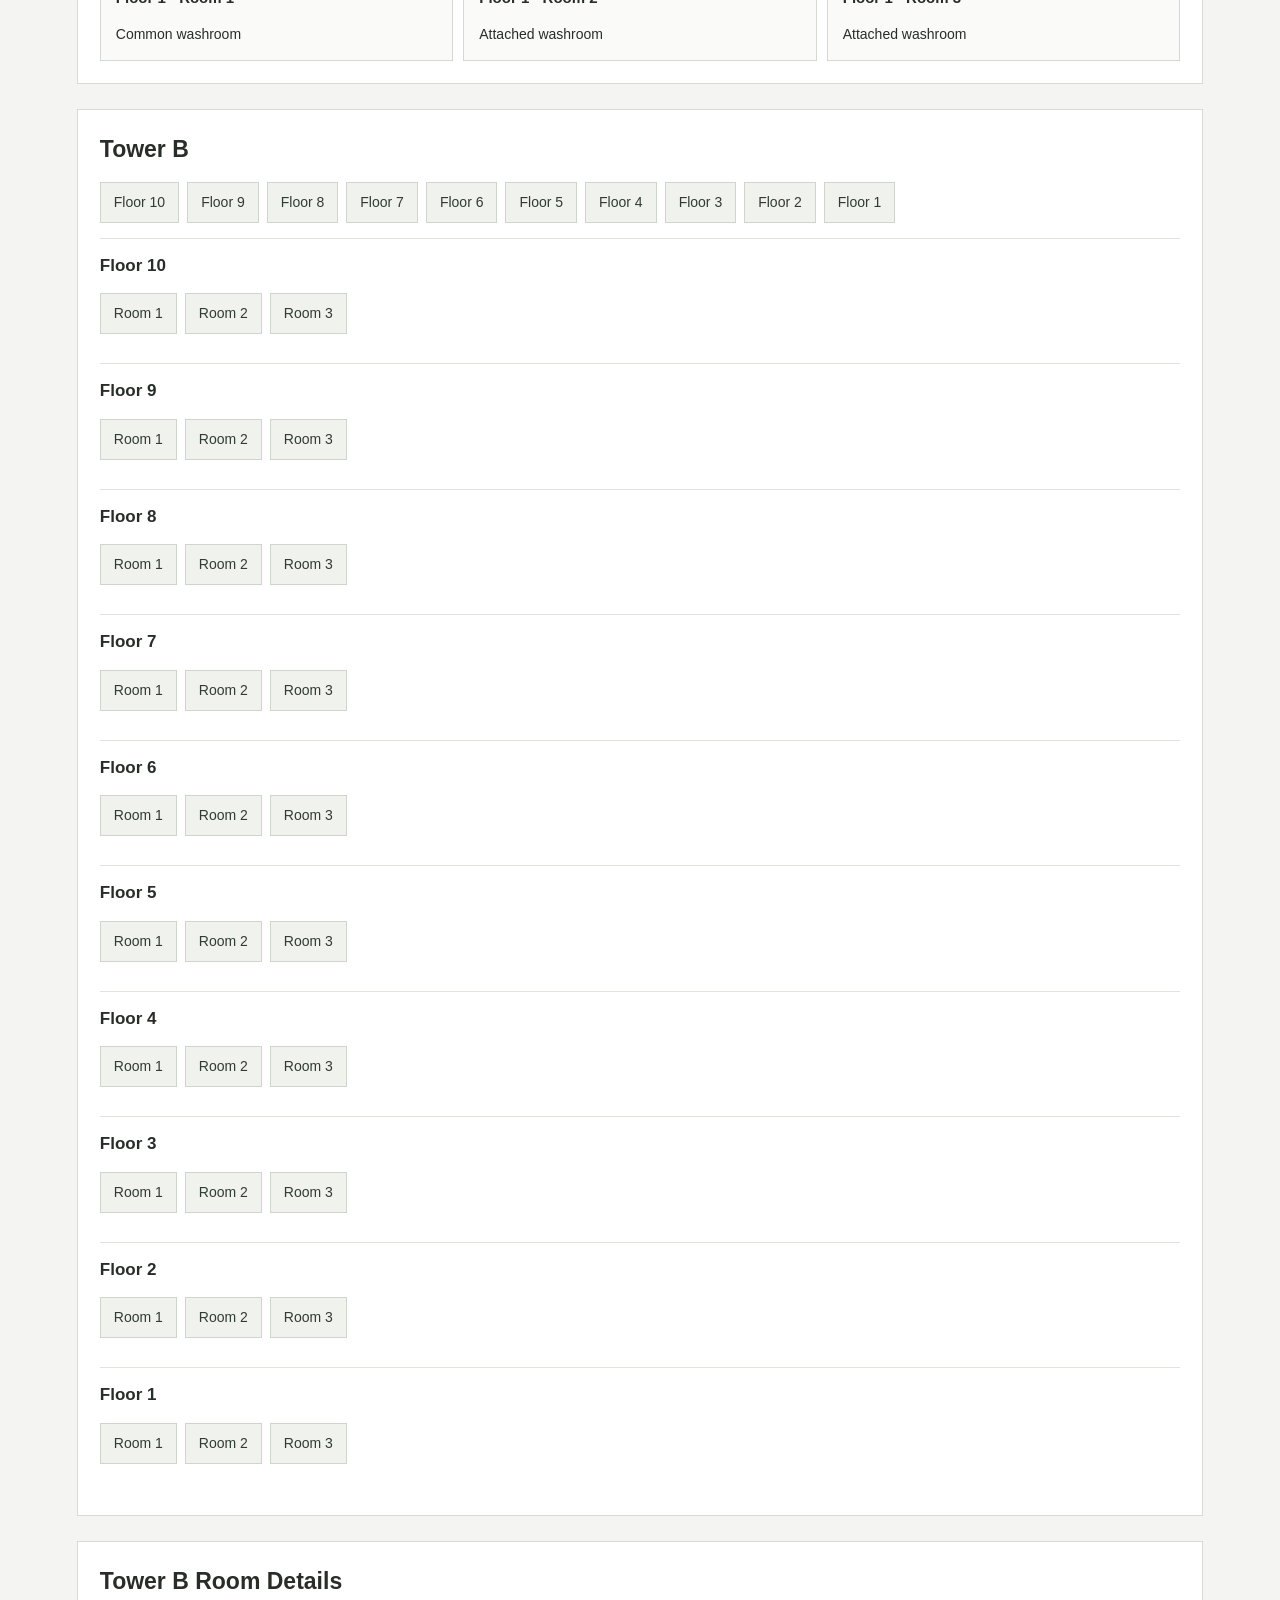
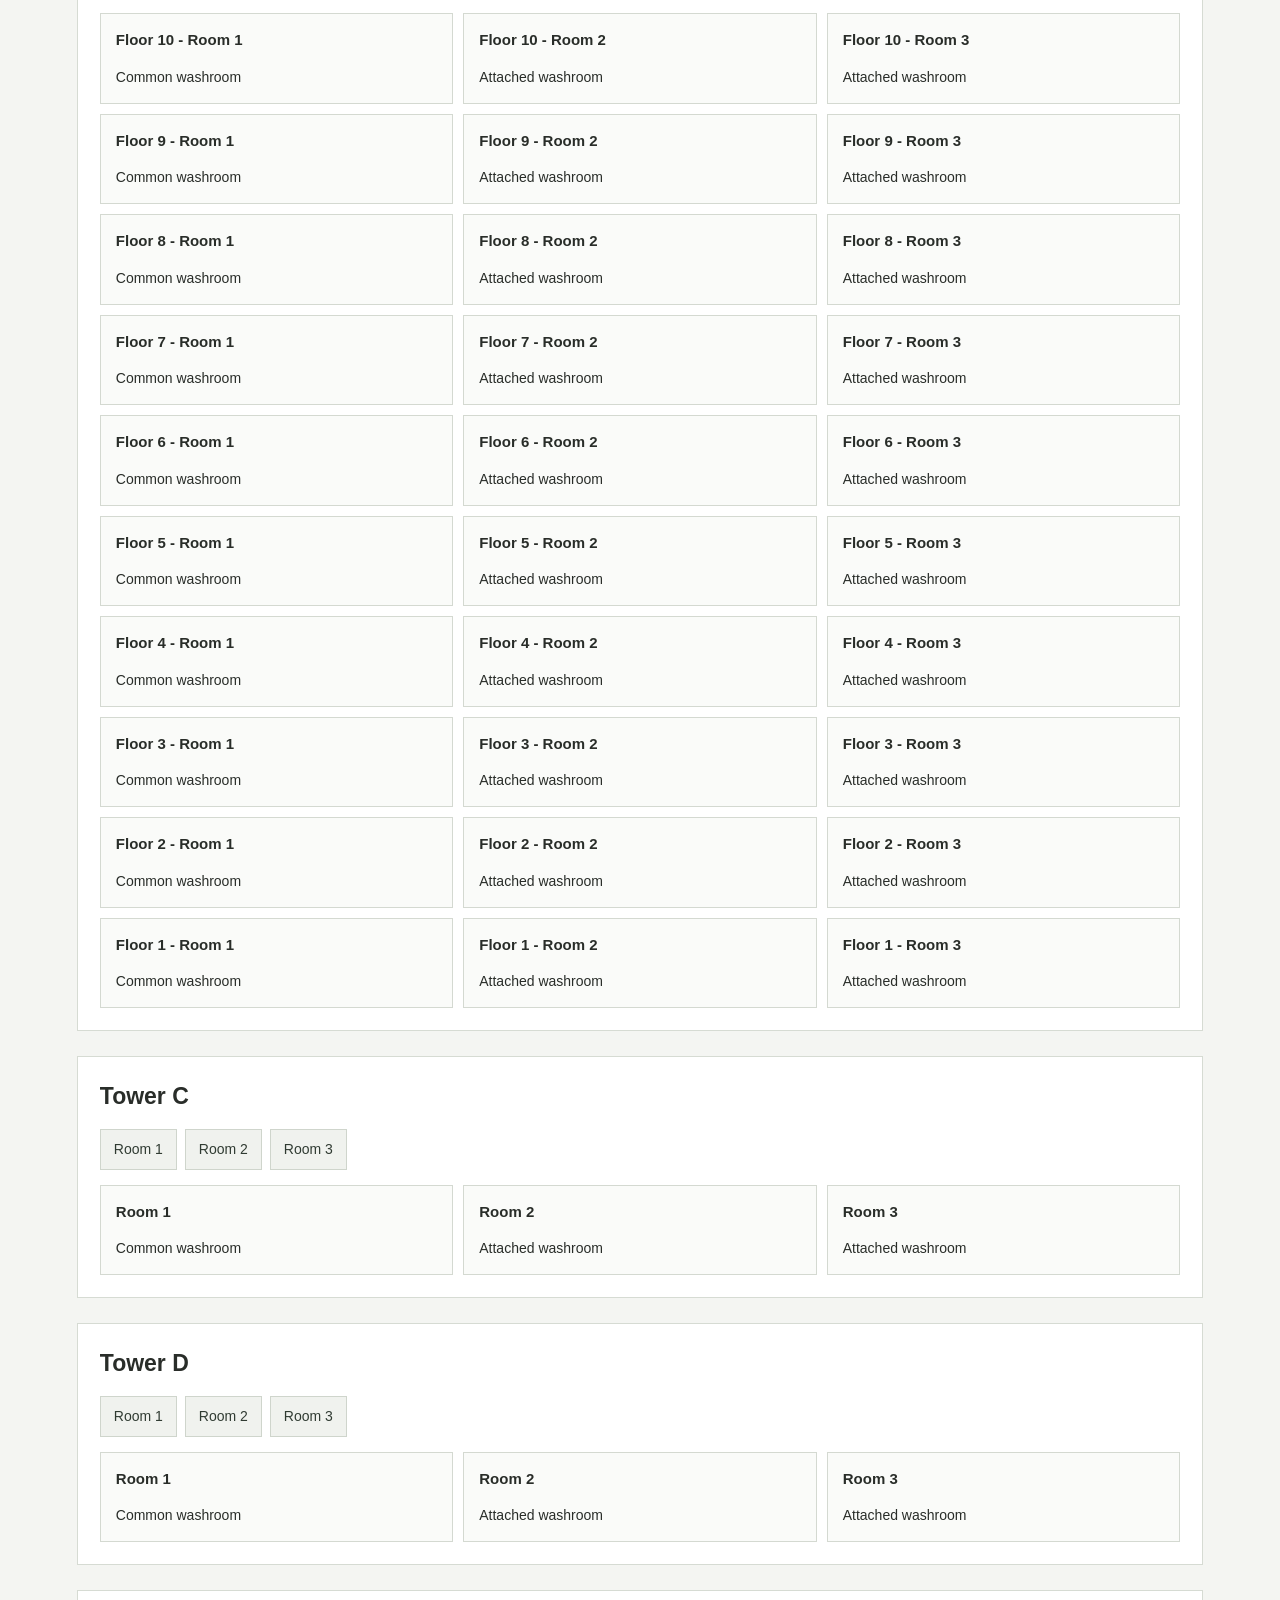
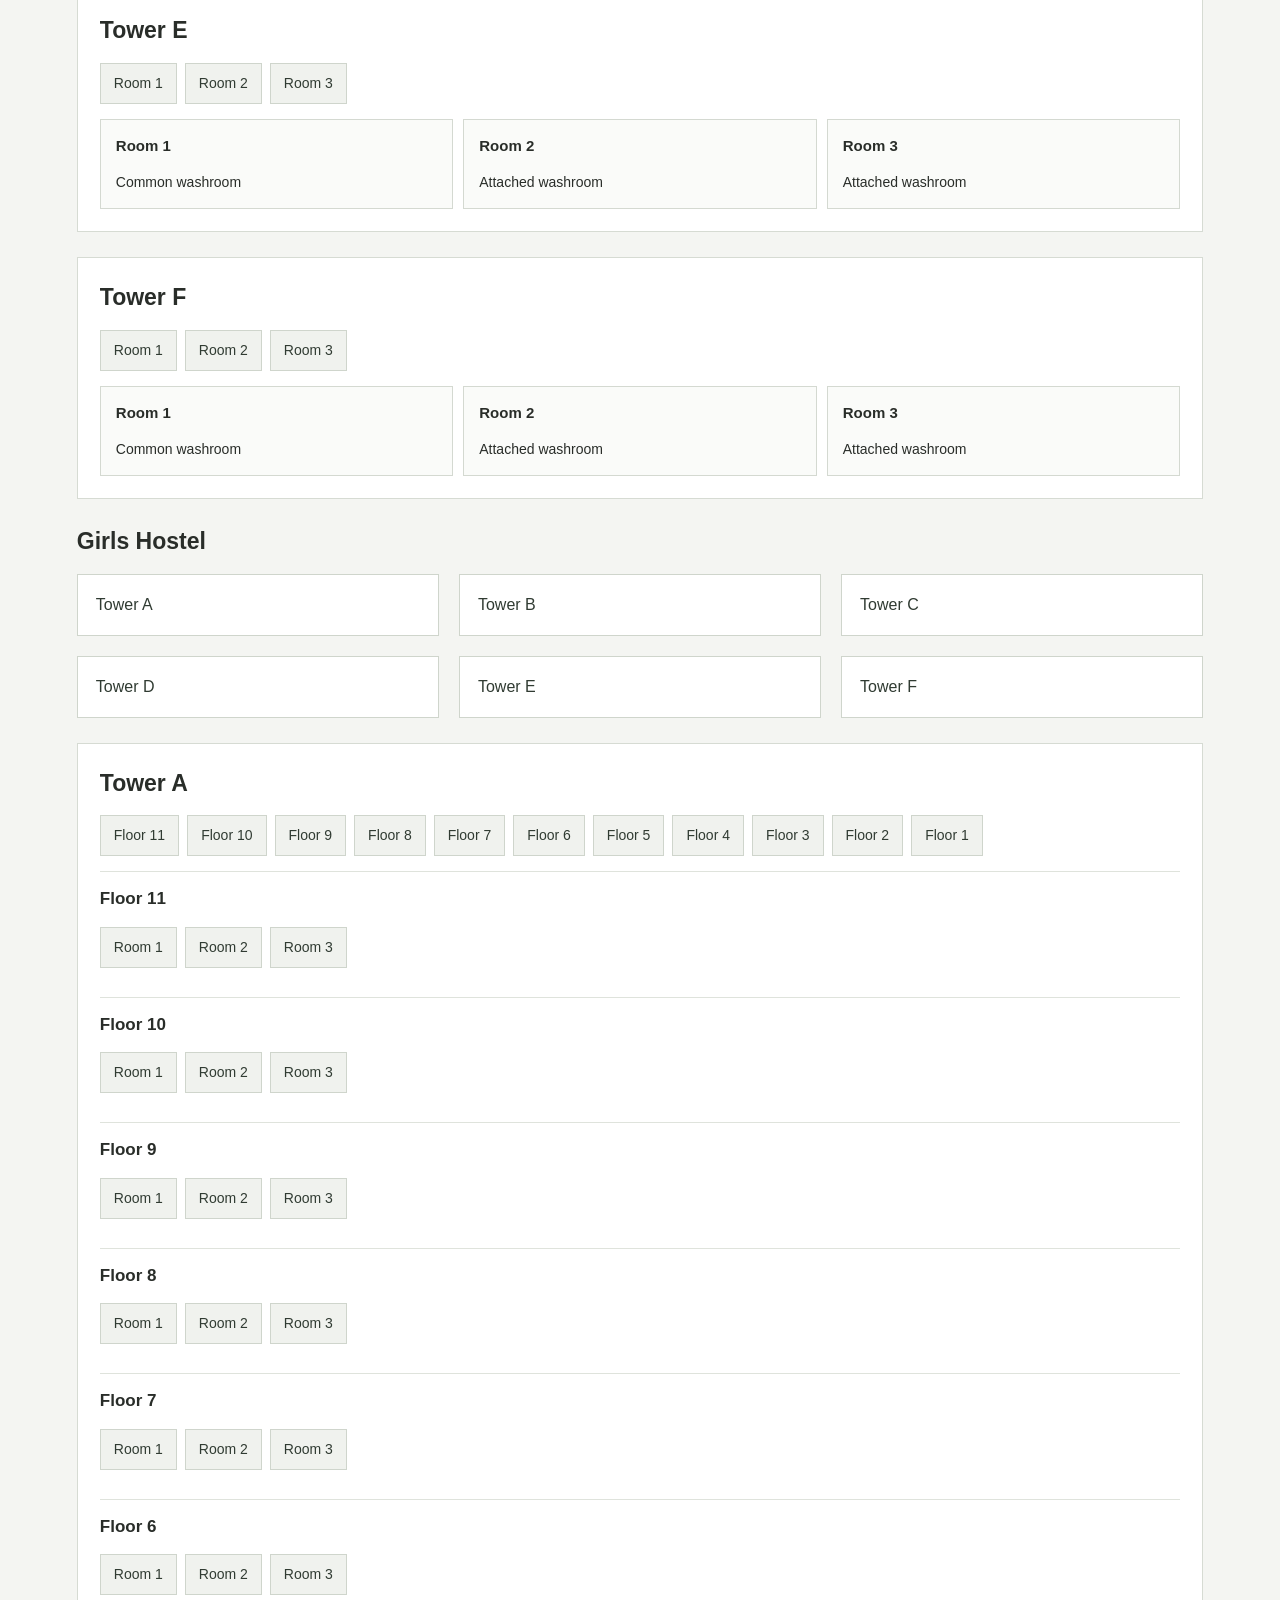
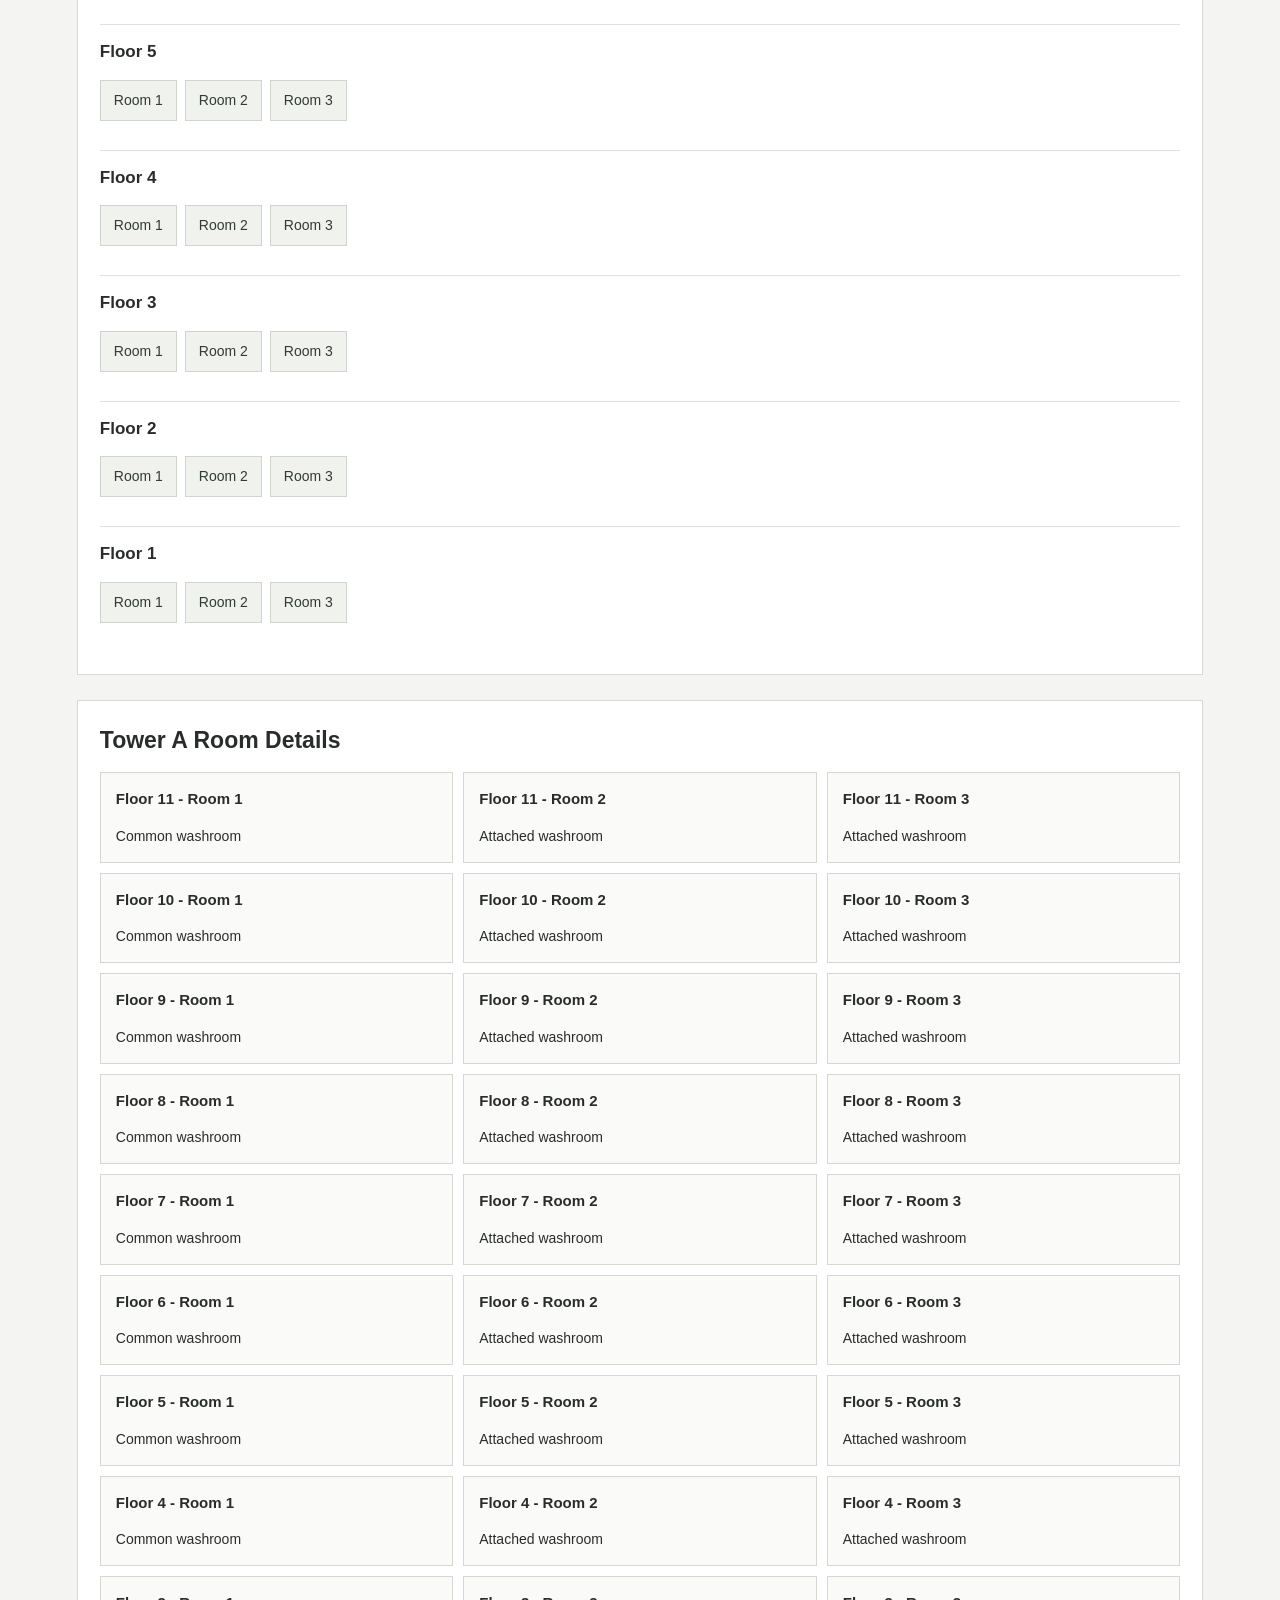
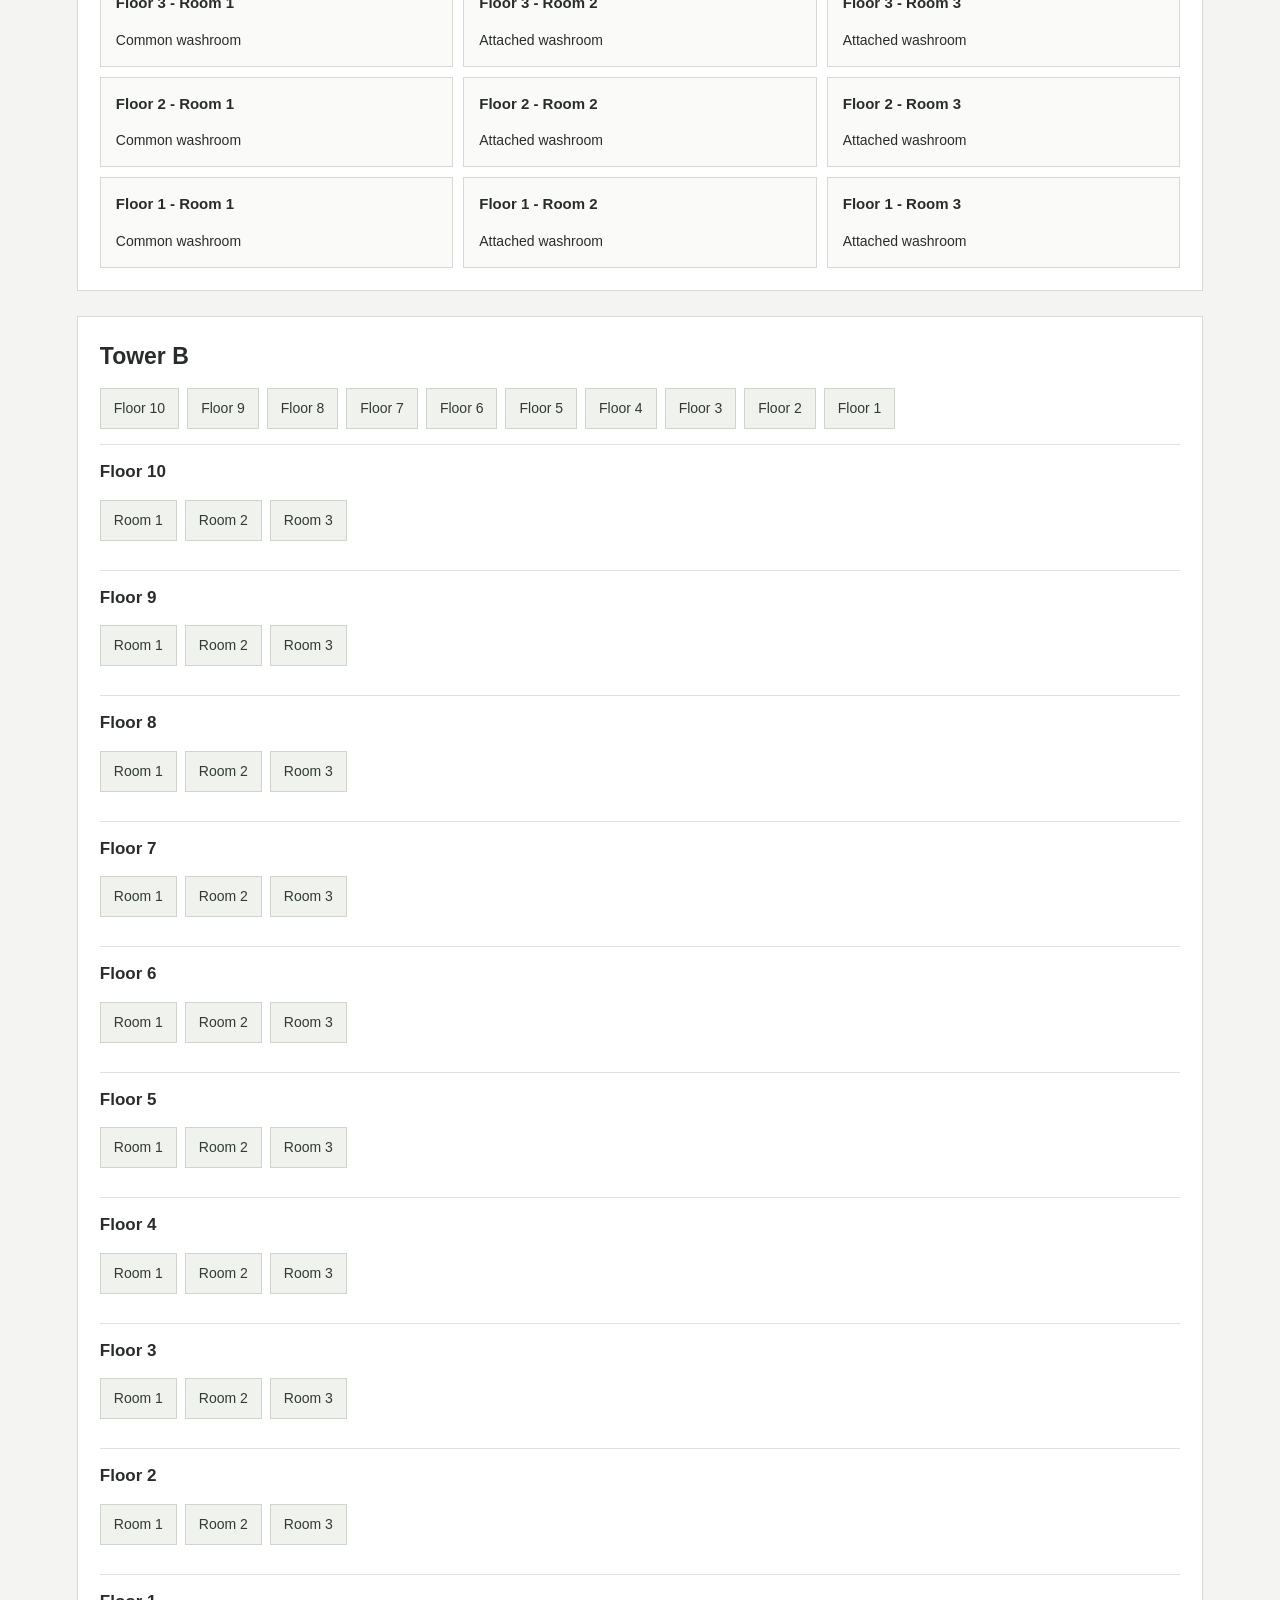
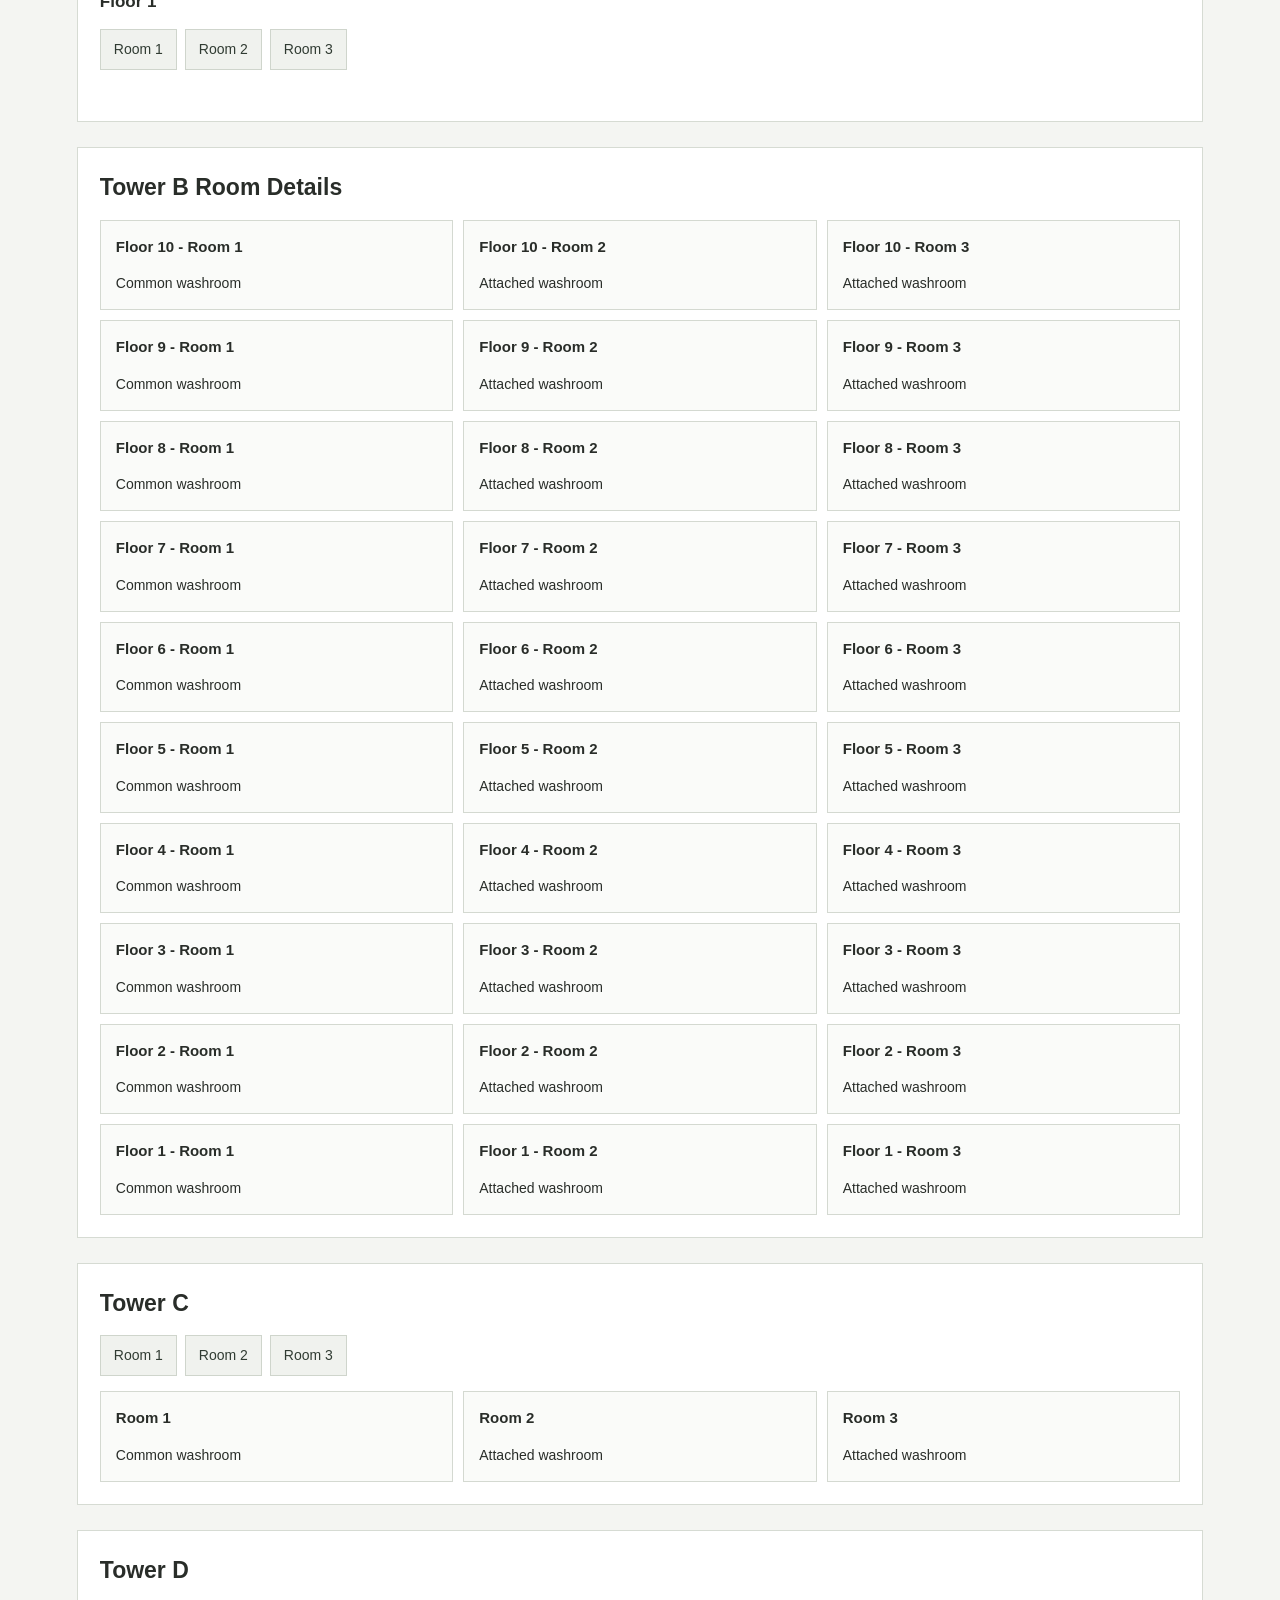
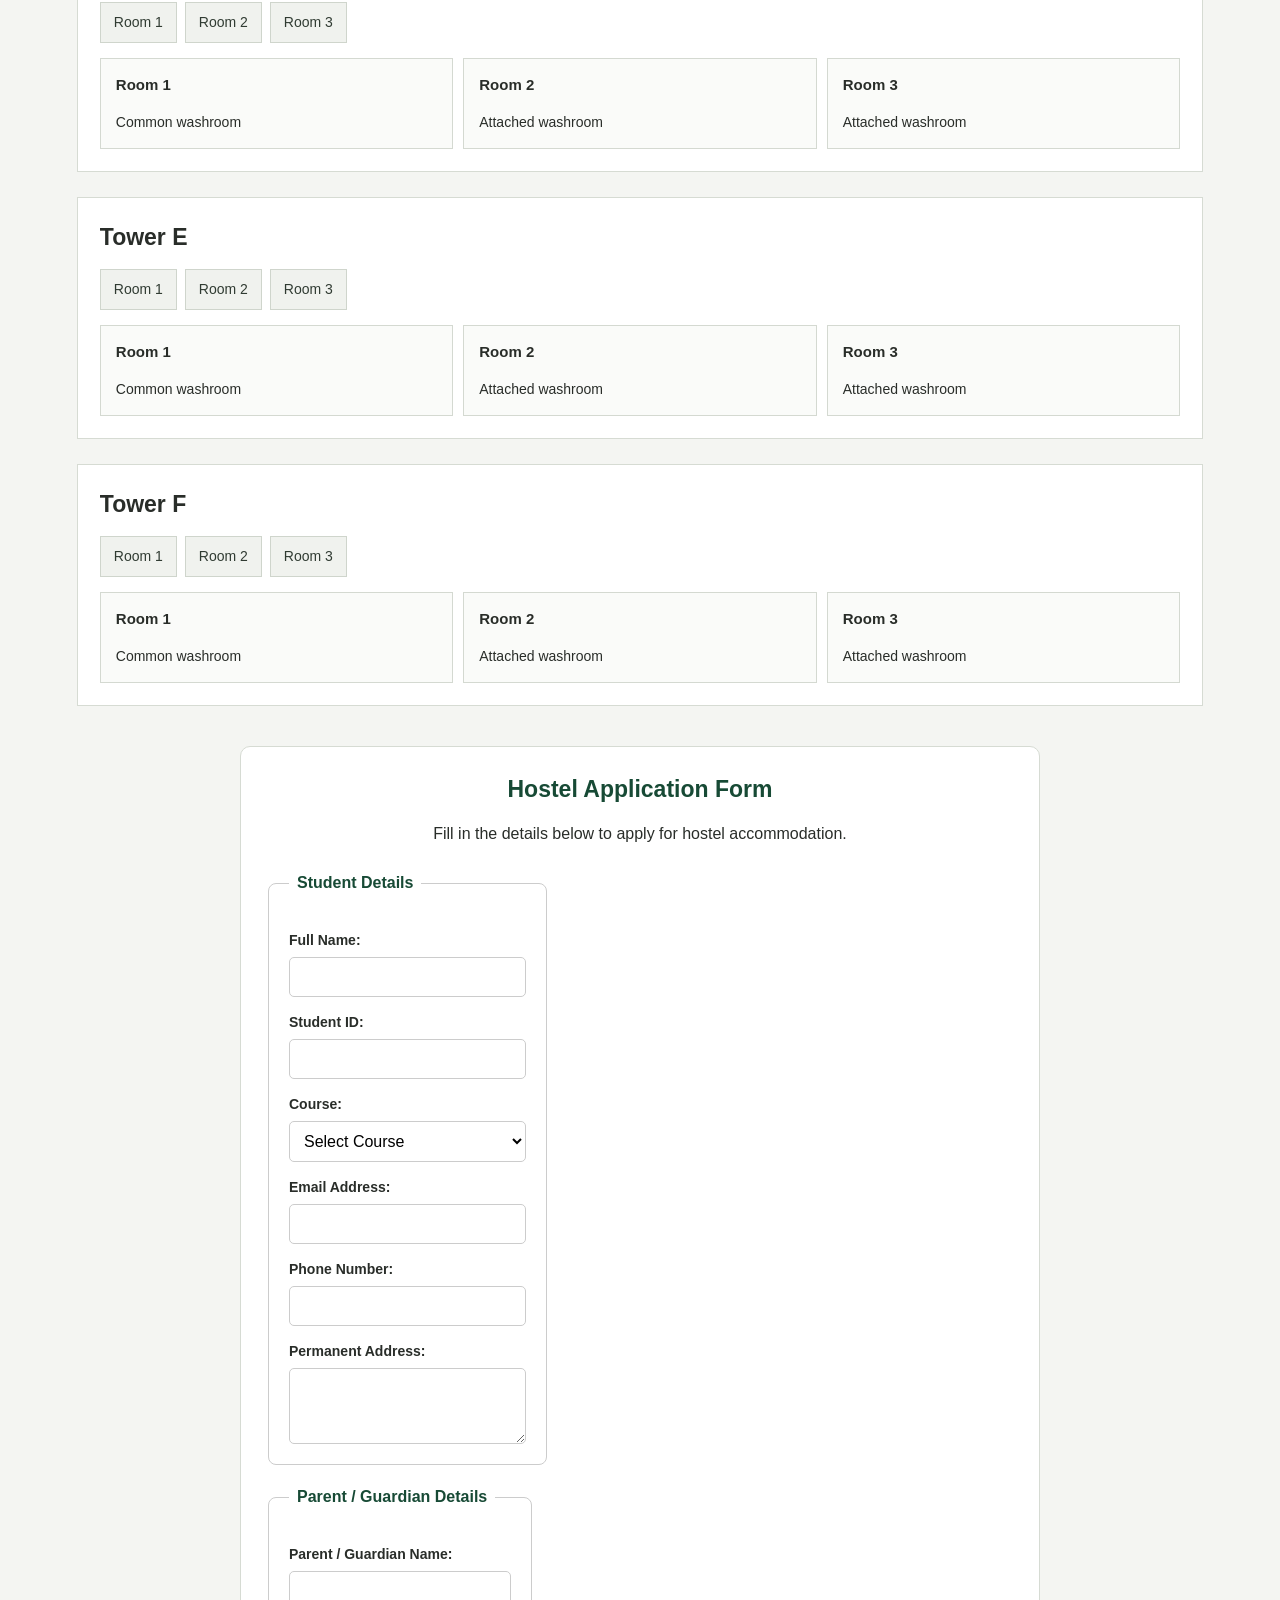
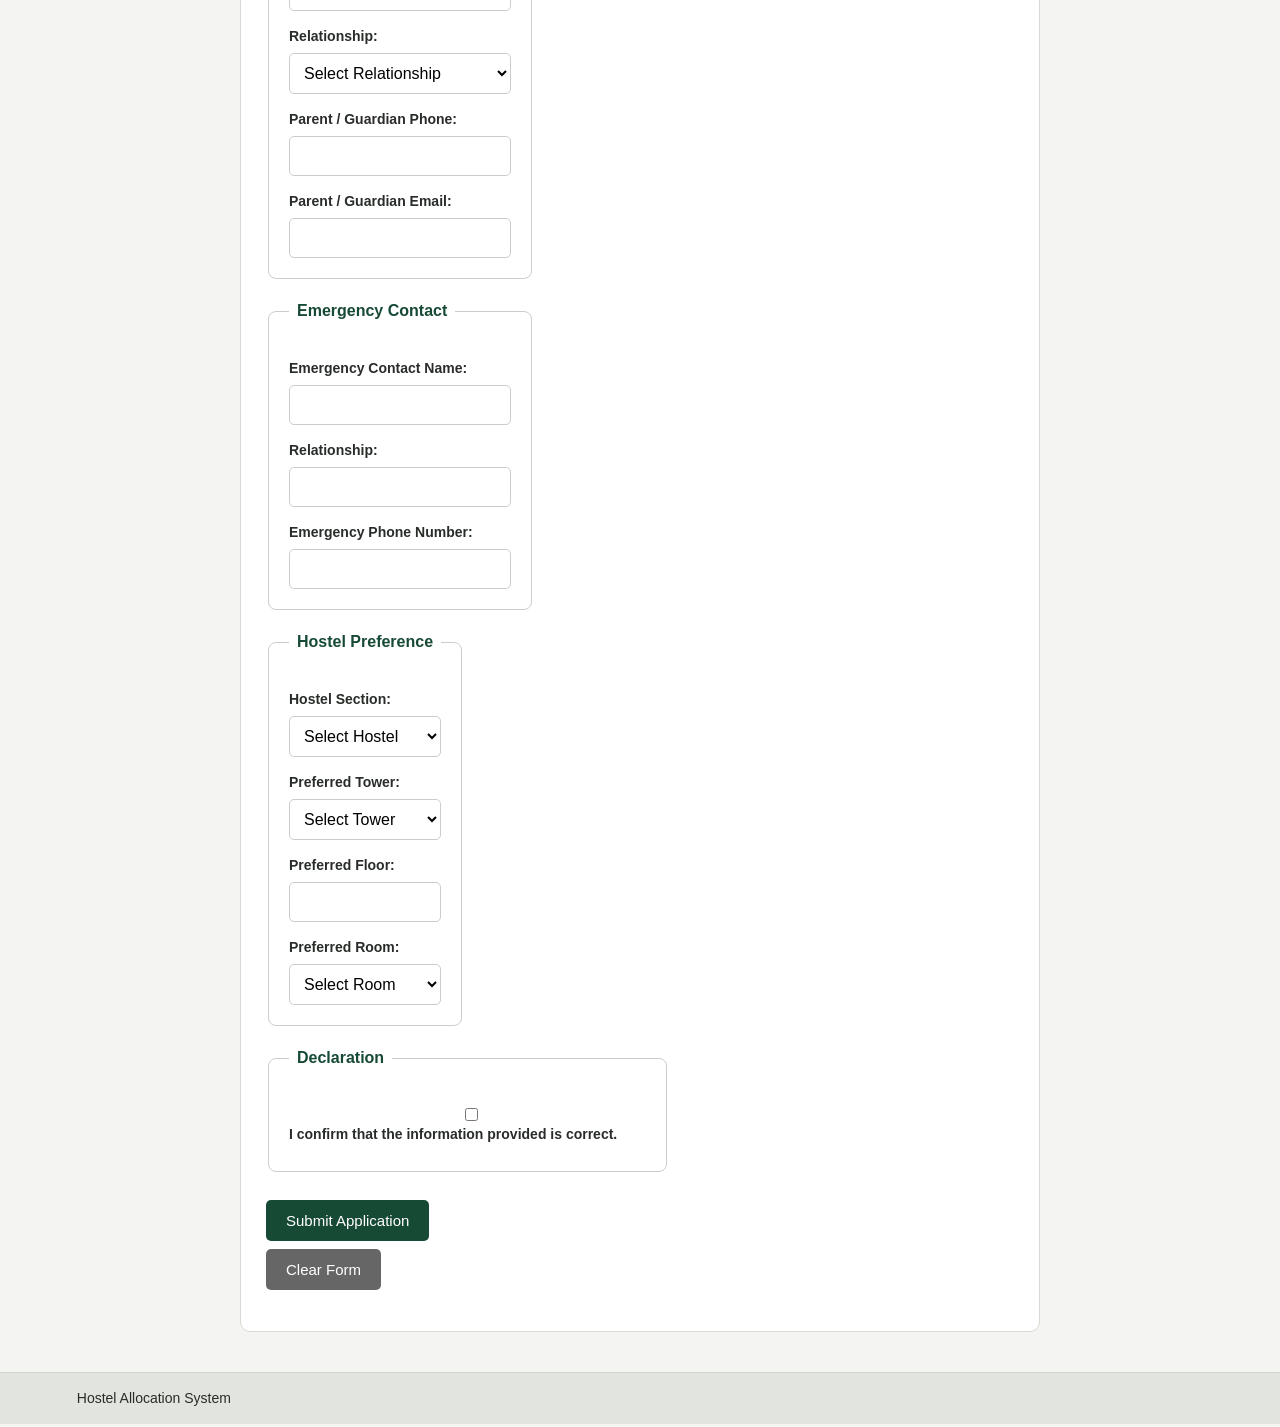
==== commit 948a168c: "Update hostel allocation system features" ====
--- a/index.html
+++ b/index.html
@@ -1,5 +1,3 @@
-
-<!DOCTYPE html>
 <html lang="en">
 <head>
     <meta charset="UTF-8">
@@ -398,47 +396,151 @@
         </section>
 
         <section id="apply" class="apply-section">
-            <h2>Room Allocation</h2>
-
-            <form action="#apply" method="get">
-                <label for="name">Student Name</label>
-                <input type="text" id="name" name="name" required>
-
-                <label for="studentId">Student ID</label>
-                <input type="text" id="studentId" name="studentId" required>
-
-                <label for="course">Course</label>
-                <input type="text" id="course" name="course" required>
-
-                <label for="hostel">Hostel</label>
-                <select id="hostel" name="hostel">
-                    <option>Boys Hostel</option>
-                    <option>Girls Hostel</option>
-                </select>
-
-                <label for="tower">Tower</label>
-                <select id="tower" name="tower">
-                    <option>Tower A</option>
-                    <option>Tower B</option>
-                    <option>Tower C</option>
-                    <option>Tower D</option>
-                    <option>Tower E</option>
-                    <option>Tower F</option>
-                </select>
-
-                <label for="floorNumber">Floor Number</label>
-                <input type="number" id="floorNumber" name="floorNumber" min="1" max="11" required>
-
-                <label for="roomNumber">Room Number</label>
-                <select id="roomNumber" name="roomNumber">
-                    <option>Room 1</option>
-                    <option>Room 2</option>
-                    <option>Room 3</option>
-                </select>
-
-                <button type="submit">Submit</button>
-            </form>
-        </section>
+
+    <h2>Hostel Application Form</h2>
+    <p>Fill in the details below to apply for hostel accommodation.</p>
+
+    <form action="#apply" method="get">
+
+        
+        <fieldset>
+            <legend>Student Details</legend>
+
+            <label for="studentName">Full Name:</label>
+            <input type="text" id="studentName"
+                   name="studentName" required>
+
+            <label for="studentId">Student ID:</label>
+            <input type="text" id="studentId"
+                   name="studentId" required>
+
+            <label for="course">Course:</label>
+            <select id="course" name="course" required>
+                <option value="">Select Course</option>
+                <option value="BTech">B.Tech</option>
+                <option value="BA">B.A.</option>
+                <option value="BSc">B.Sc.</option>
+                <option value="MA">M.A.</option>
+                <option value="MSc">M.Sc.</option>
+                <option value="MTech">M.Tech</option>
+                <option value="PhD">Ph.D.</option>
+                <option value="Other">Other</option>
+            </select>
+
+            <label for="email">Email Address:</label>
+            <input type="email" id="email"
+                   name="email" required>
+
+            <label for="phone">Phone Number:</label>
+            <input type="tel" id="phone"
+                   name="phone" required>
+
+            <label for="address">Permanent Address:</label>
+            <textarea id="address" name="address"
+                      rows="3" required></textarea>
+        </fieldset>
+
+
+        
+        <fieldset>
+            <legend>Parent / Guardian Details</legend>
+
+            <label for="guardianName">Parent / Guardian Name:</label>
+            <input type="text" id="guardianName"
+                   name="guardianName" required>
+
+            <label for="relationship">Relationship:</label>
+            <select id="relationship" name="relationship" required>
+                <option value="">Select Relationship</option>
+                <option value="Father">Father</option>
+                <option value="Mother">Mother</option>
+                <option value="Guardian">Guardian</option>
+                <option value="Other">Other</option>
+            </select>
+
+            <label for="guardianPhone">Parent / Guardian Phone:</label>
+            <input type="tel" id="guardianPhone"
+                   name="guardianPhone" required>
+
+            <label for="guardianEmail">Parent / Guardian Email:</label>
+            <input type="email" id="guardianEmail"
+                   name="guardianEmail">
+        </fieldset>
+
+
+        
+        <fieldset>
+            <legend>Emergency Contact</legend>
+
+            <label for="emergencyName">Emergency Contact Name:</label>
+            <input type="text" id="emergencyName"
+                   name="emergencyName" required>
+
+            <label for="emergencyRelation">Relationship:</label>
+            <input type="text" id="emergencyRelation"
+                   name="emergencyRelation" required>
+
+            <label for="emergencyPhone">Emergency Phone Number:</label>
+            <input type="tel" id="emergencyPhone"
+                   name="emergencyPhone" required>
+        </fieldset>
+
+
+        
+        <fieldset>
+            <legend>Hostel Preference</legend>
+
+            <label for="hostel">Hostel Section:</label>
+            <select id="hostel" name="hostel" required>
+                <option value="">Select Hostel</option>
+                <option value="Boys">Boys Hostel</option>
+                <option value="Girls">Girls Hostel</option>
+            </select>
+
+            <label for="tower">Preferred Tower:</label>
+            <select id="tower" name="tower" required>
+                <option value="">Select Tower</option>
+                <option value="A">Tower A</option>
+                <option value="B">Tower B</option>
+                <option value="C">Tower C</option>
+                <option value="D">Tower D</option>
+                <option value="E">Tower E</option>
+                <option value="F">Tower F</option>
+            </select>
+
+            <label for="floorNumber">Preferred Floor:</label>
+            <input type="number" id="floorNumber"
+                   name="floorNumber"
+                   min="1" max="11" required>
+
+            <label for="roomNumber">Preferred Room:</label>
+            <select id="roomNumber" name="roomNumber" required>
+                <option value="">Select Room</option>
+                <option value="1">Room 1</option>
+                <option value="2">Room 2</option>
+                <option value="3">Room 3</option>
+            </select>
+        </fieldset>
+
+
+        
+        <fieldset>
+            <legend>Declaration</legend>
+
+            <label>
+                <input type="checkbox" name="declaration"
+                       value="accepted" required>
+                I confirm that the information provided is correct.
+            </label>
+        </fieldset>
+
+
+        <button type="submit">Submit Application</button>
+        <button type="reset">Clear Form</button>
+
+    </form>
+
+</section>
 
     </main>
 
@@ -447,6 +549,4 @@
     </footer>
 
 </body>
-</html>
-
-
+</html>
--- a/style.css
+++ b/style.css
@@ -1,4 +1,3 @@
-
 * {
     box-sizing: border-box;
 }
@@ -261,3 +260,110 @@
         padding: 14px;
     }
 }
+
+/* Responsive tower layout */
+.tower-list {
+    display: grid;
+    grid-template-columns: repeat(3, 1fr);
+    gap: 20px;
+}
+
+/* Tablet */
+@media (max-width: 768px) {
+    .tower-list {
+        grid-template-columns: repeat(2, 1fr);
+    }
+}
+
+/* Mobile */
+@media (max-width: 480px) {
+    .tower-list {
+        grid-template-columns: 1fr;
+    }
+}
+
+/* Hostel Application Form */
+
+.apply-section {
+    max-width: 800px;
+    margin: 40px auto;
+    padding: 25px;
+    background-color: #ffffff;
+    border-radius: 10px;
+}
+
+.apply-section h2 {
+    text-align: center;
+    color: #174a35;
+}
+
+.apply-section p {
+    text-align: center;
+    margin-bottom: 25px;
+}
+
+.apply-section fieldset {
+    border: 1px solid #cccccc;
+    border-radius: 8px;
+    padding: 20px;
+    margin-bottom: 20px;
+}
+
+.apply-section legend {
+    font-weight: bold;
+    color: #174a35;
+    padding: 0 8px;
+}
+
+.apply-section label {
+    display: block;
+    margin-top: 15px;
+    margin-bottom: 6px;
+}
+
+.apply-section input:not([type="checkbox"]),
+.apply-section select,
+.apply-section textarea {
+    width: 100%;
+    box-sizing: border-box;
+    padding: 10px;
+    border: 1px solid #cccccc;
+    border-radius: 5px;
+    font-size: 16px;
+}
+
+.apply-section input[type="checkbox"] {
+    margin-right: 8px;
+}
+
+.apply-section button {
+    padding: 12px 20px;
+    margin: 8px 5px 0 0;
+    border: none;
+    border-radius: 5px;
+    background-color: #174a35;
+    color: white;
+    cursor: pointer;
+}
+
+.apply-section button[type="reset"] {
+    background-color: #666666;
+}
+
+/* Mobile Responsive */
+
+@media (max-width: 600px) {
+    .apply-section {
+        margin: 20px 10px;
+        padding: 15px;
+    }
+
+    .apply-section fieldset {
+        padding: 12px;
+    }
+
+    .apply-section button {
+        width: 100%;
+        margin: 8px 0;
+    }
+}
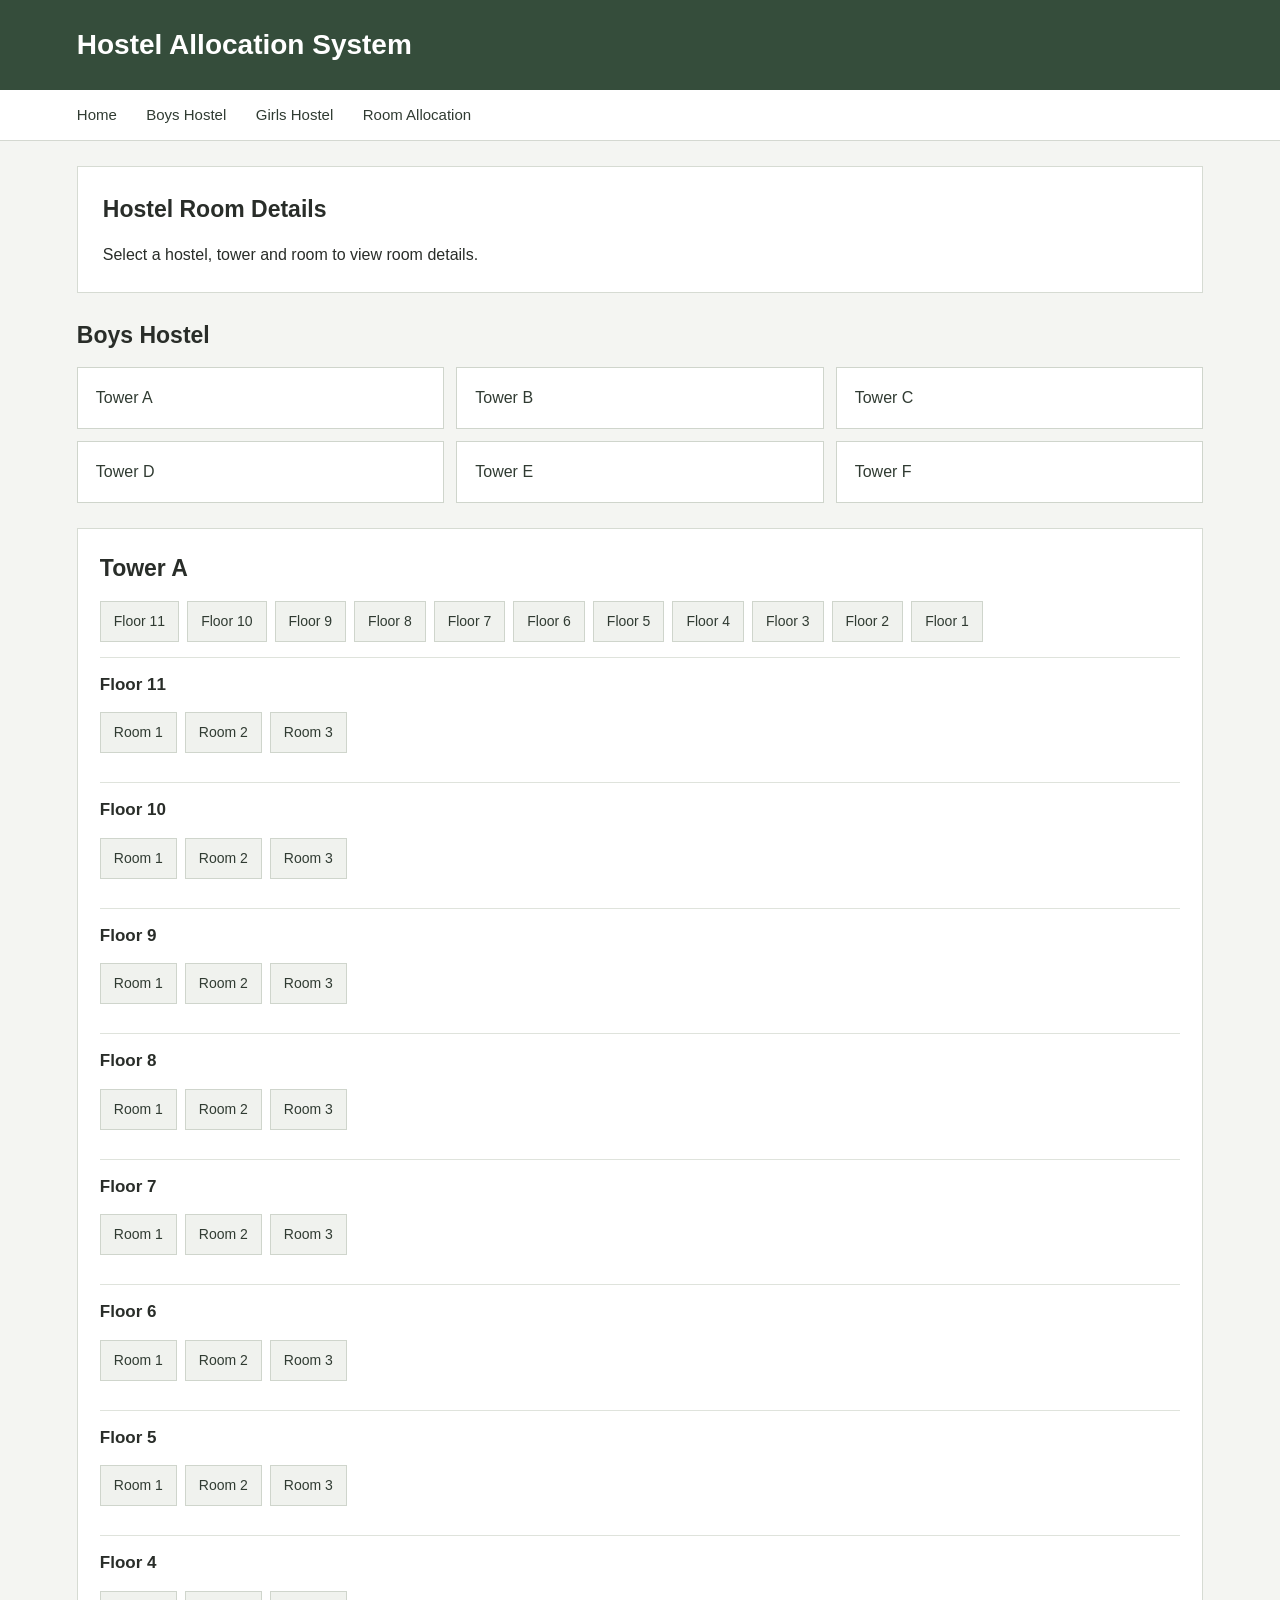
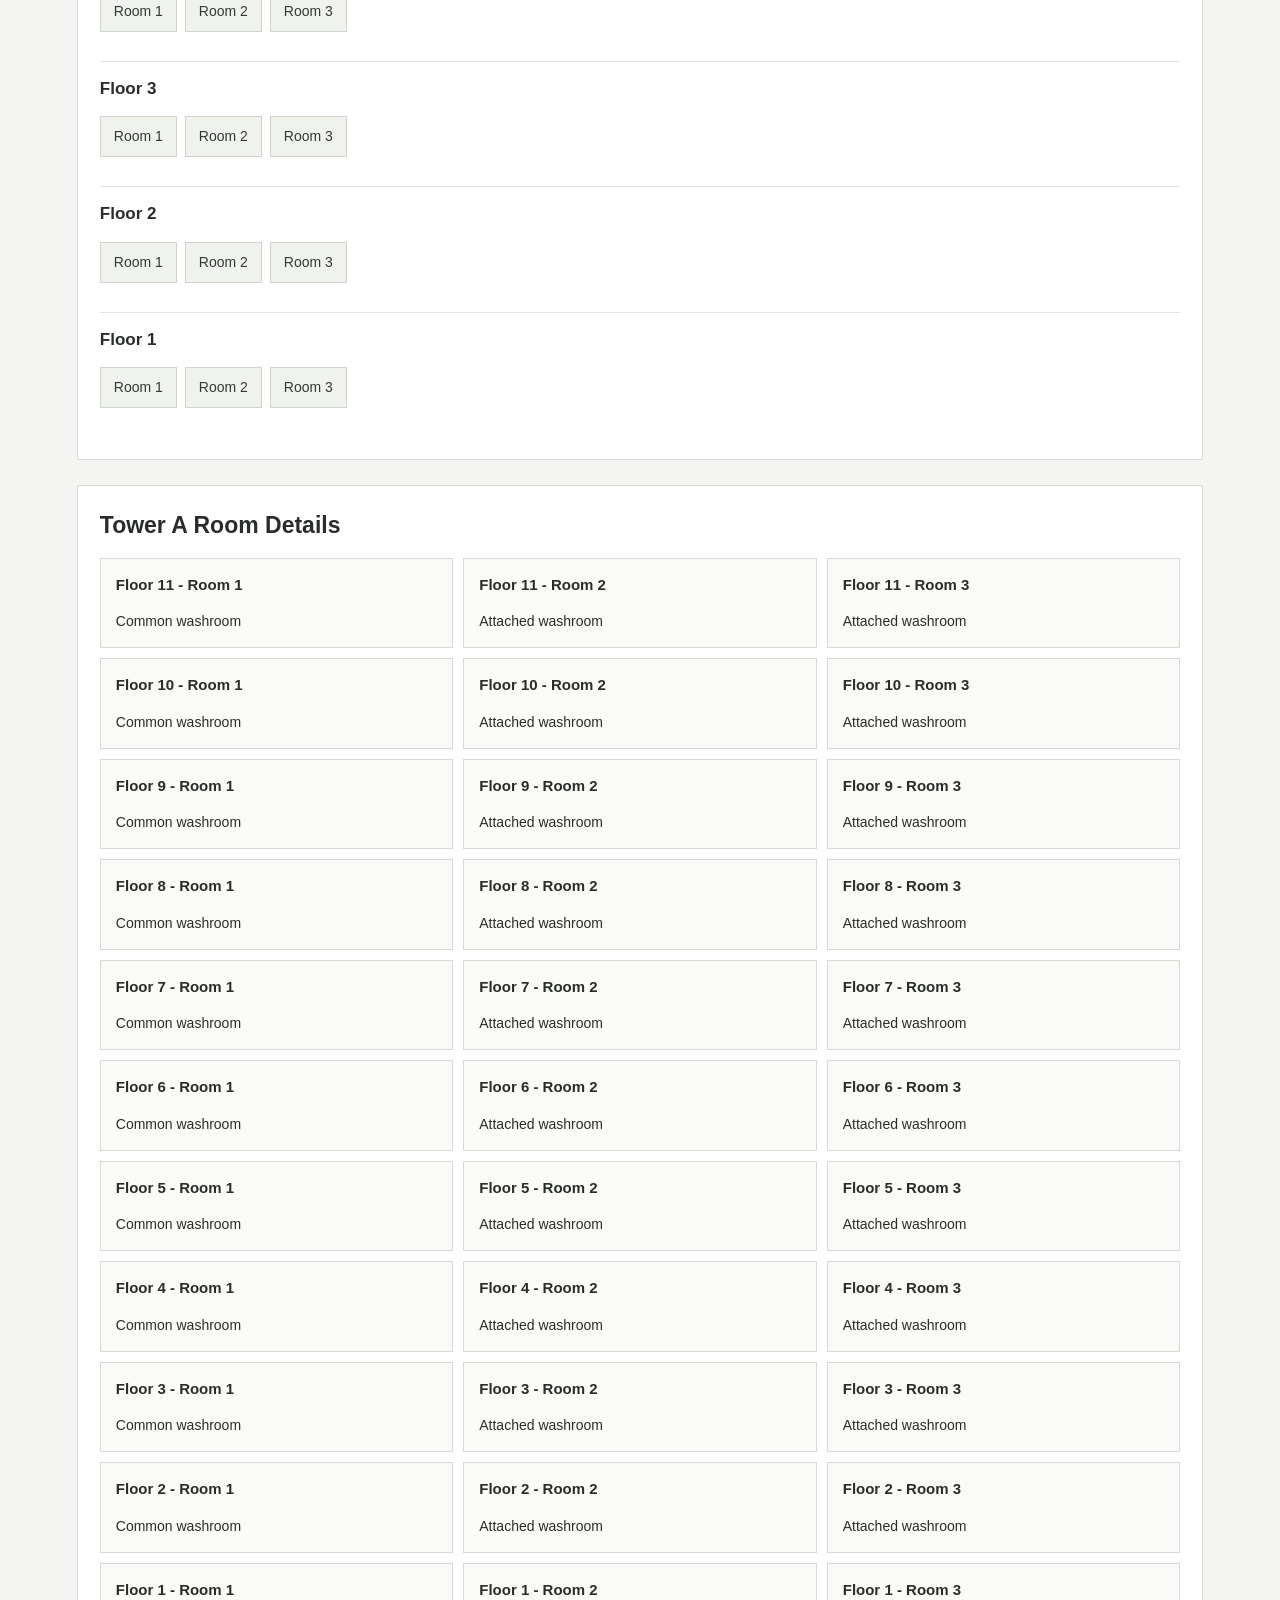
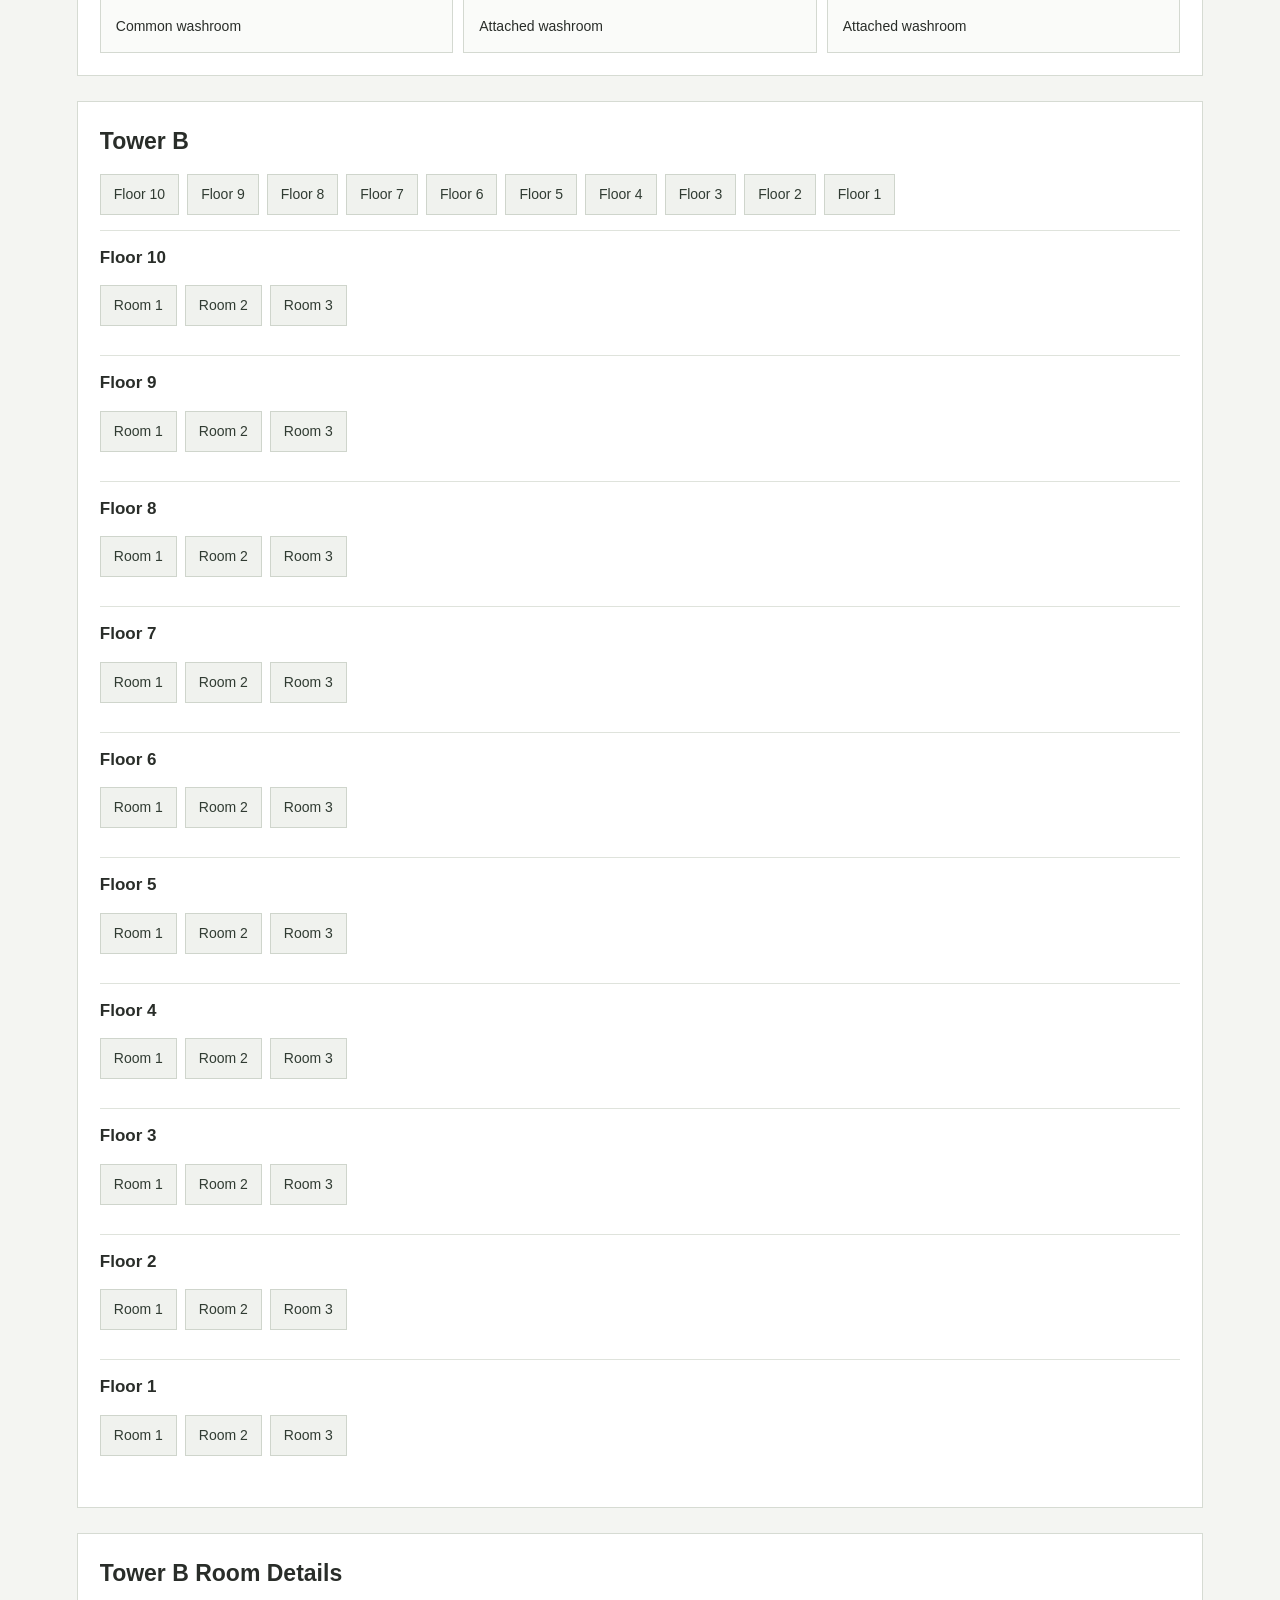
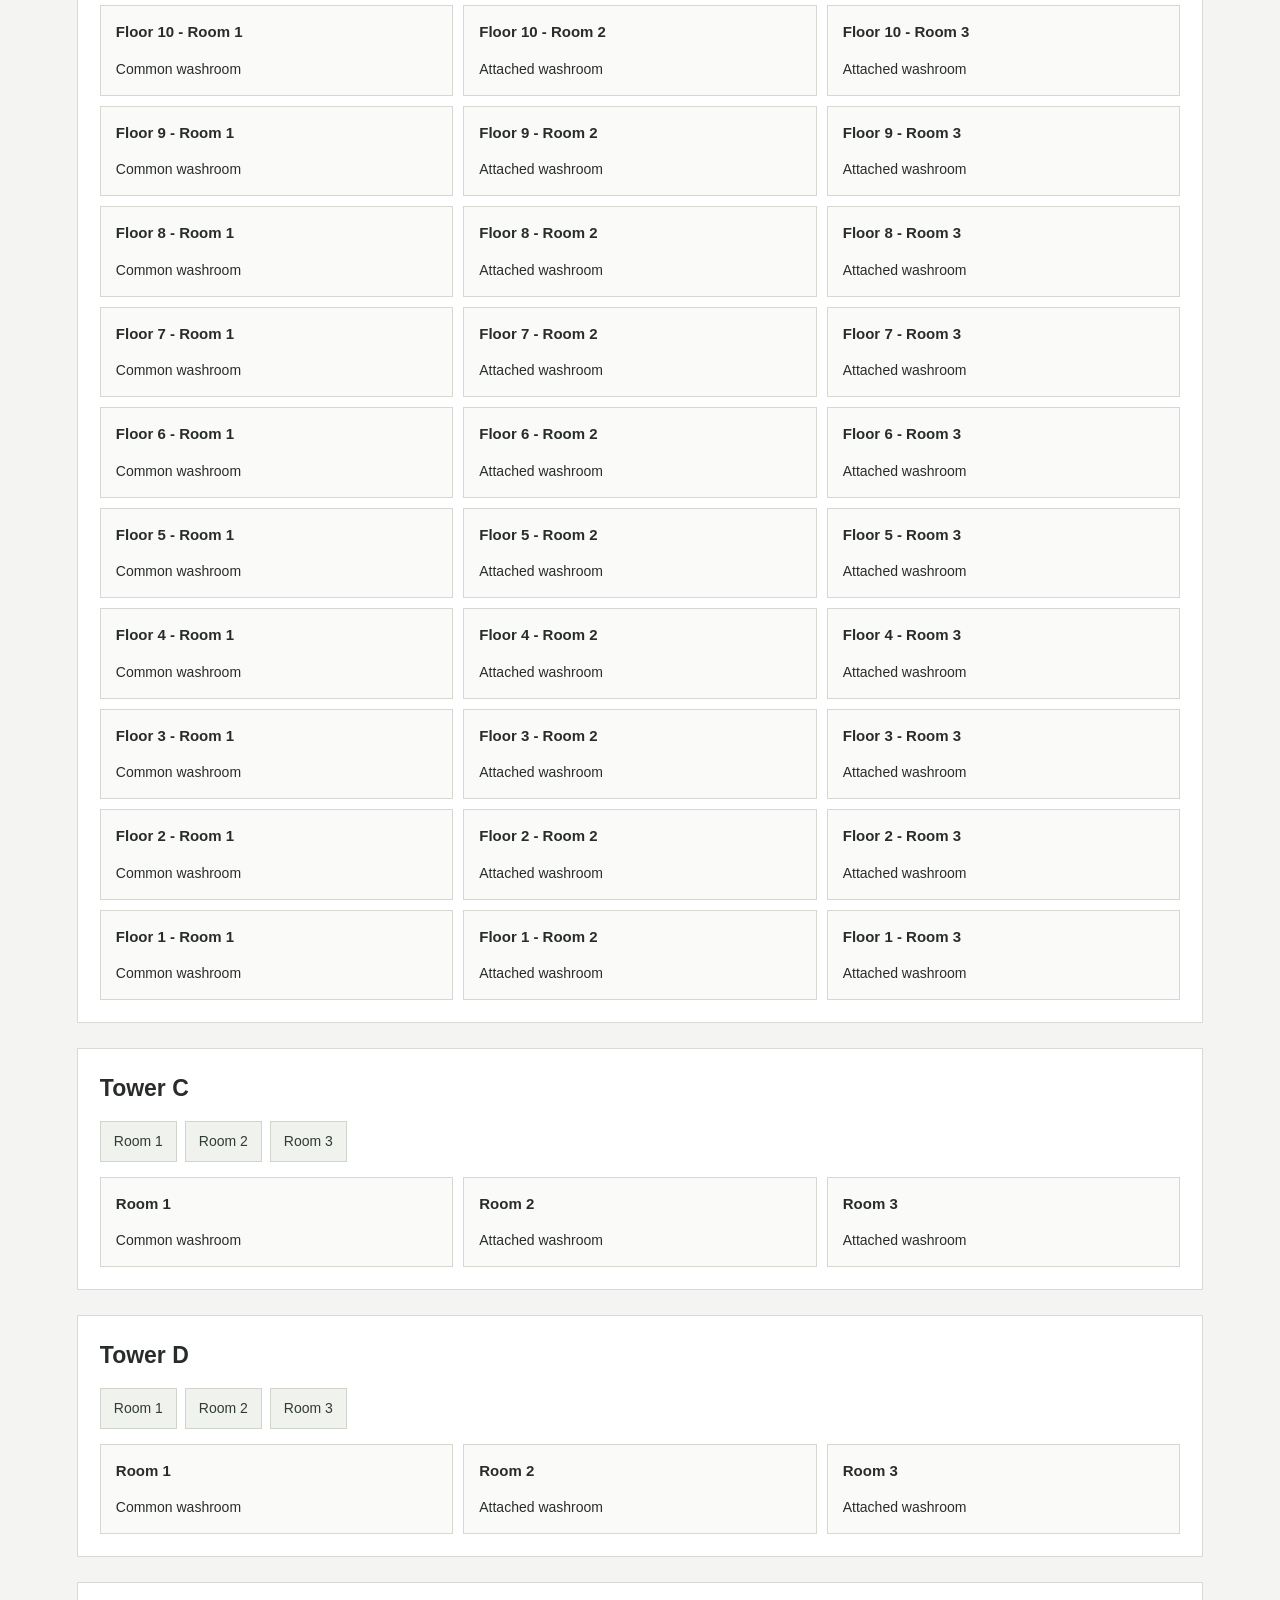
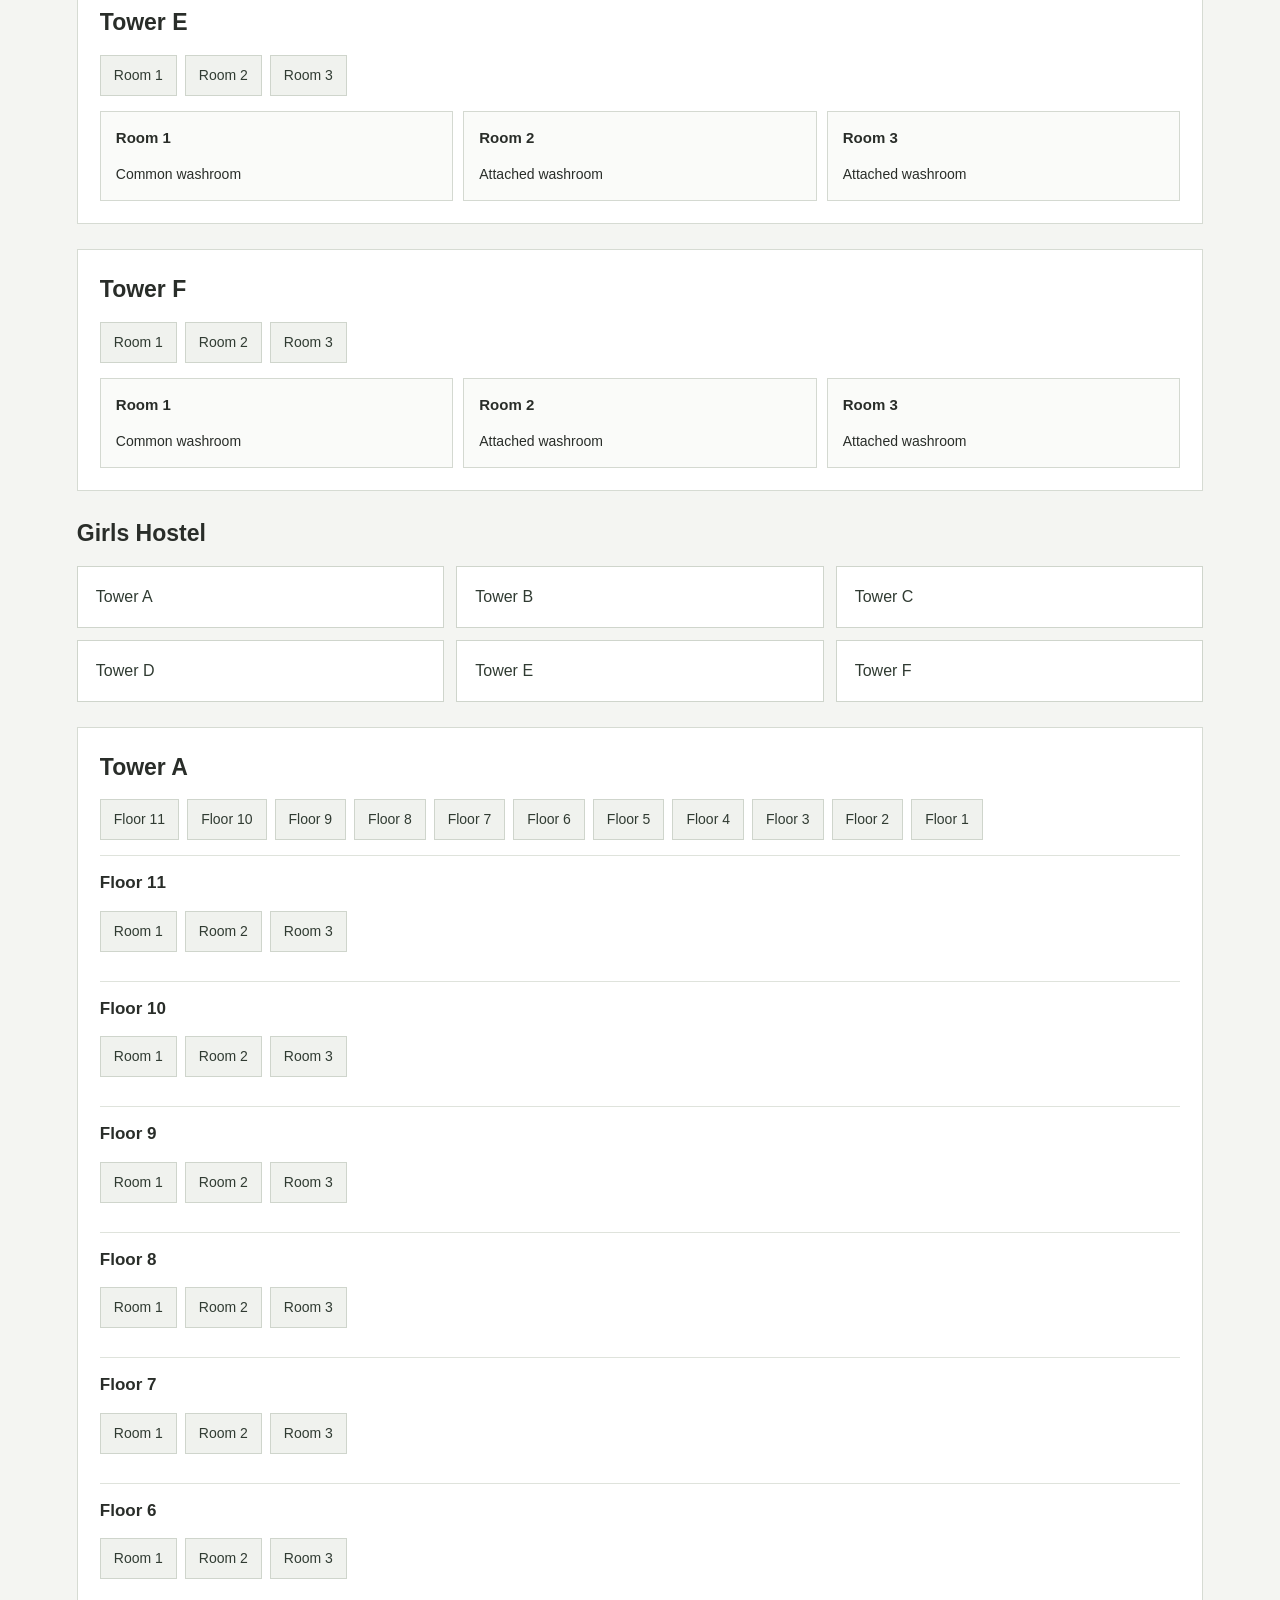
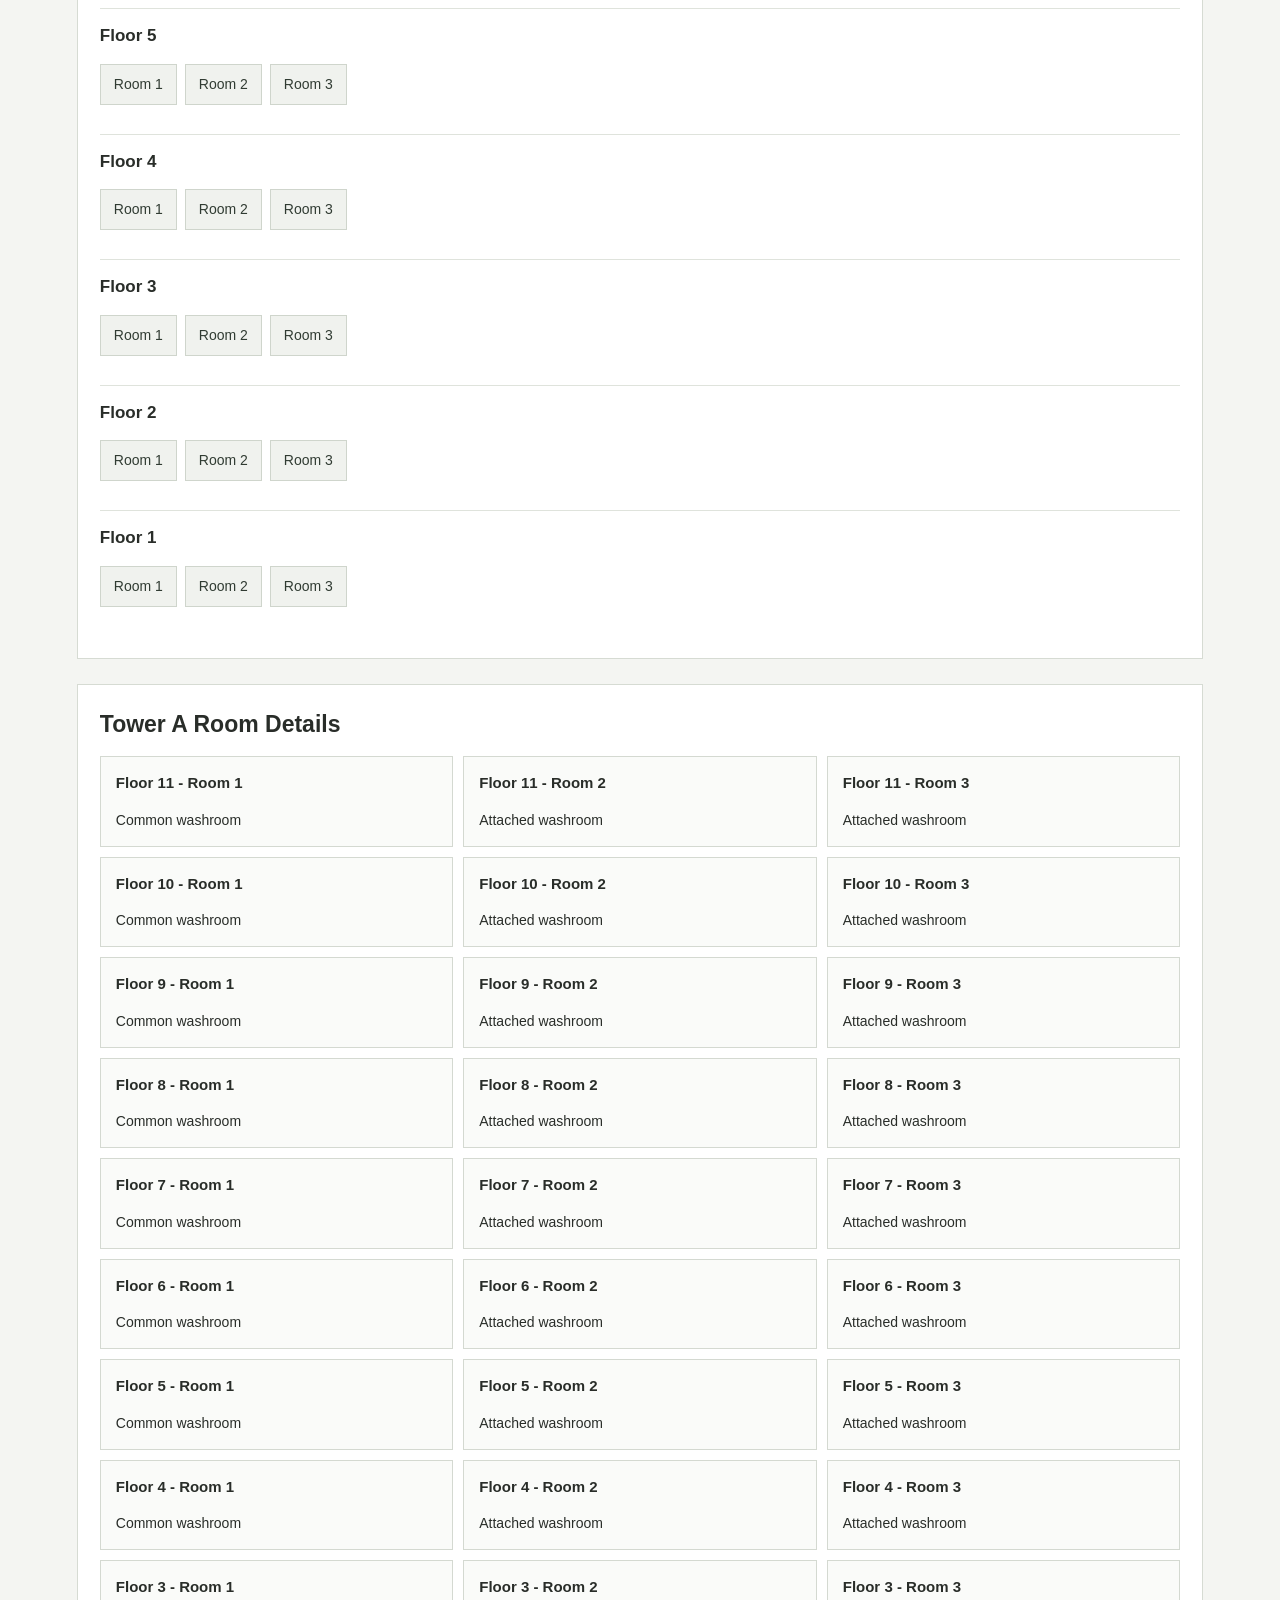
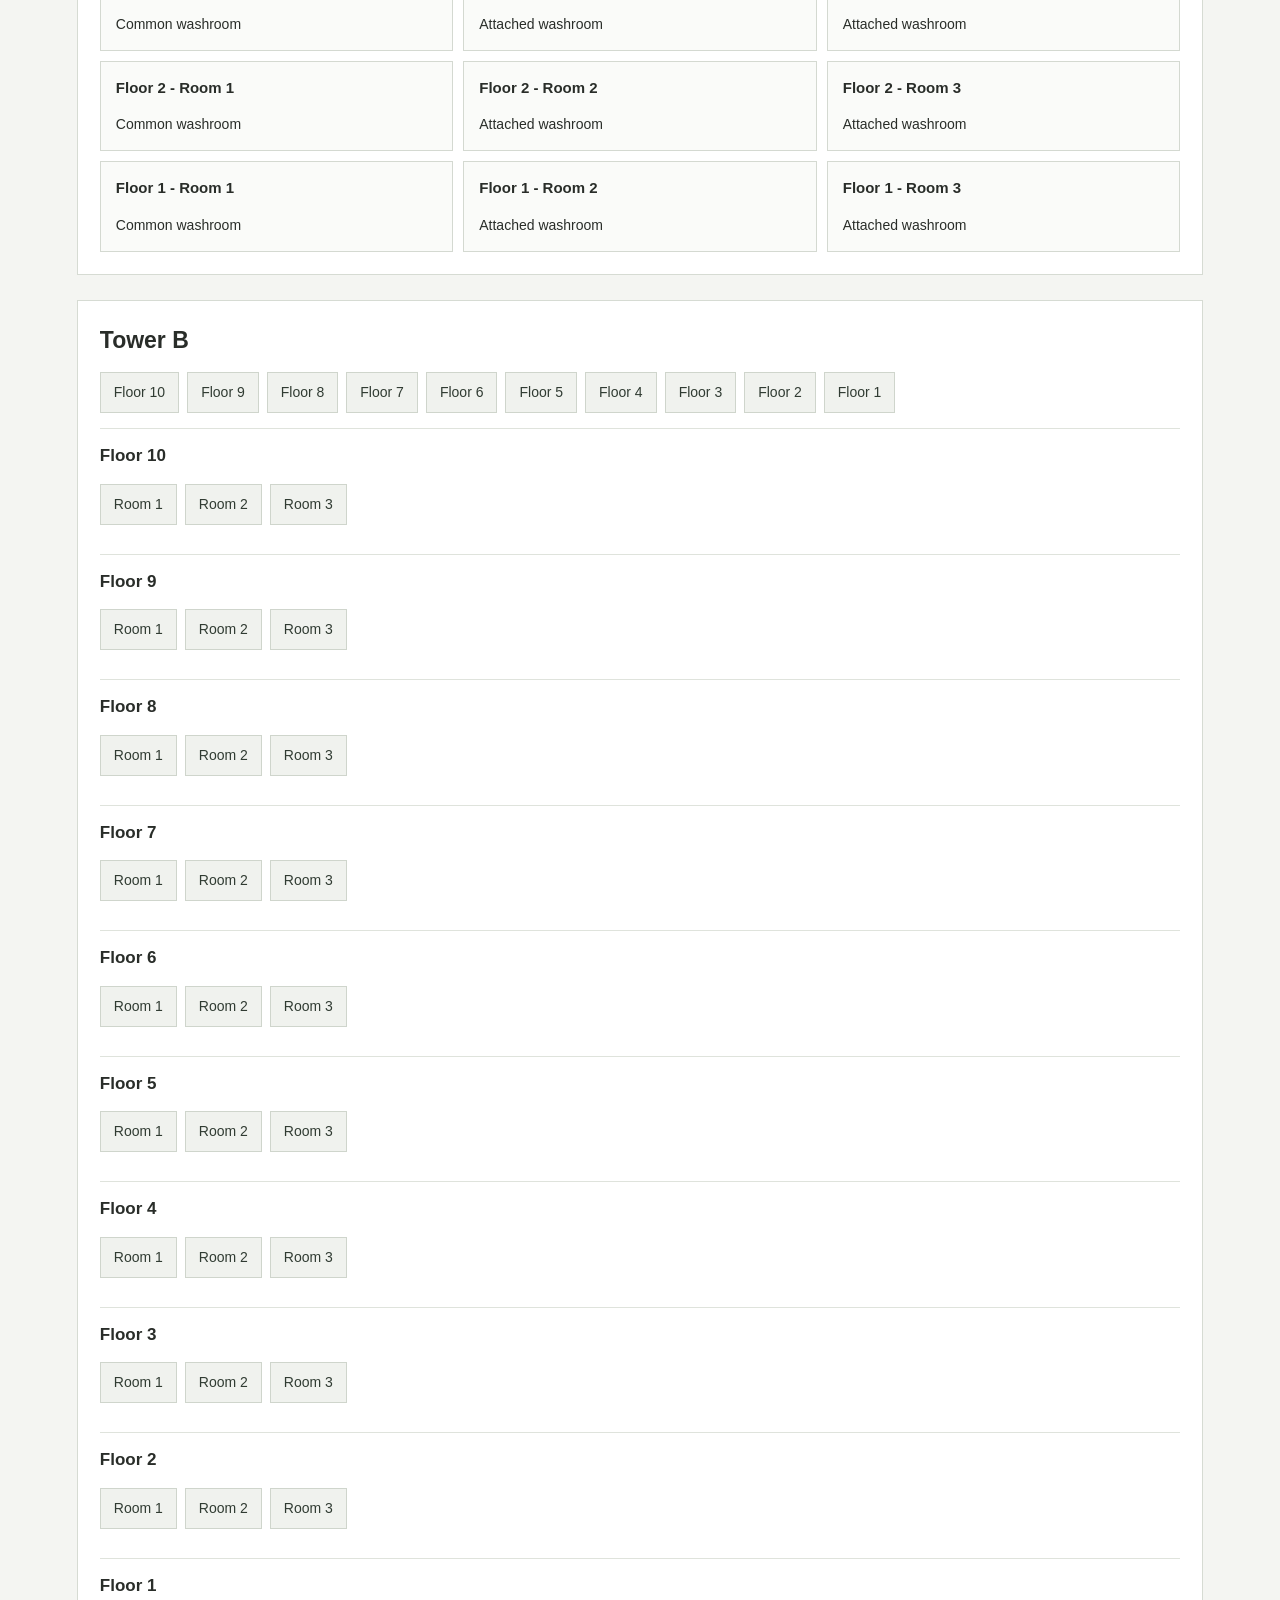
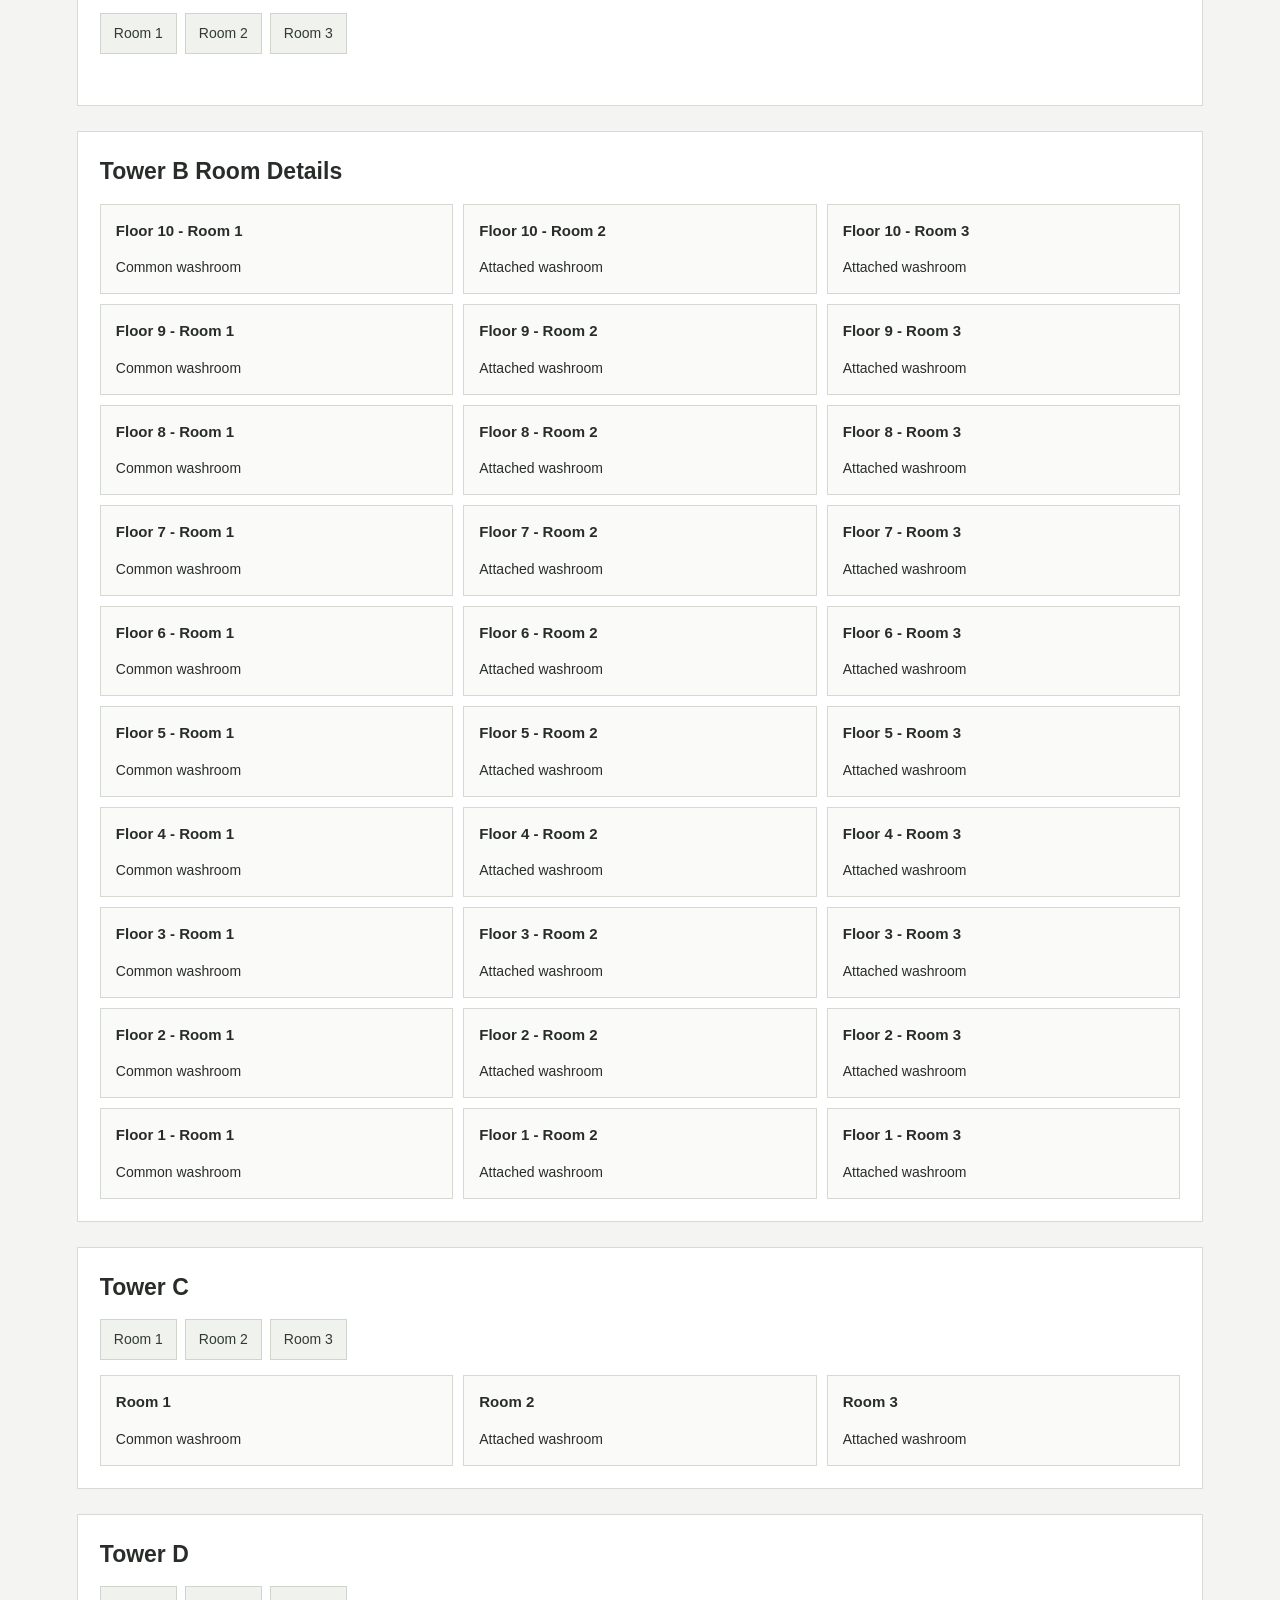
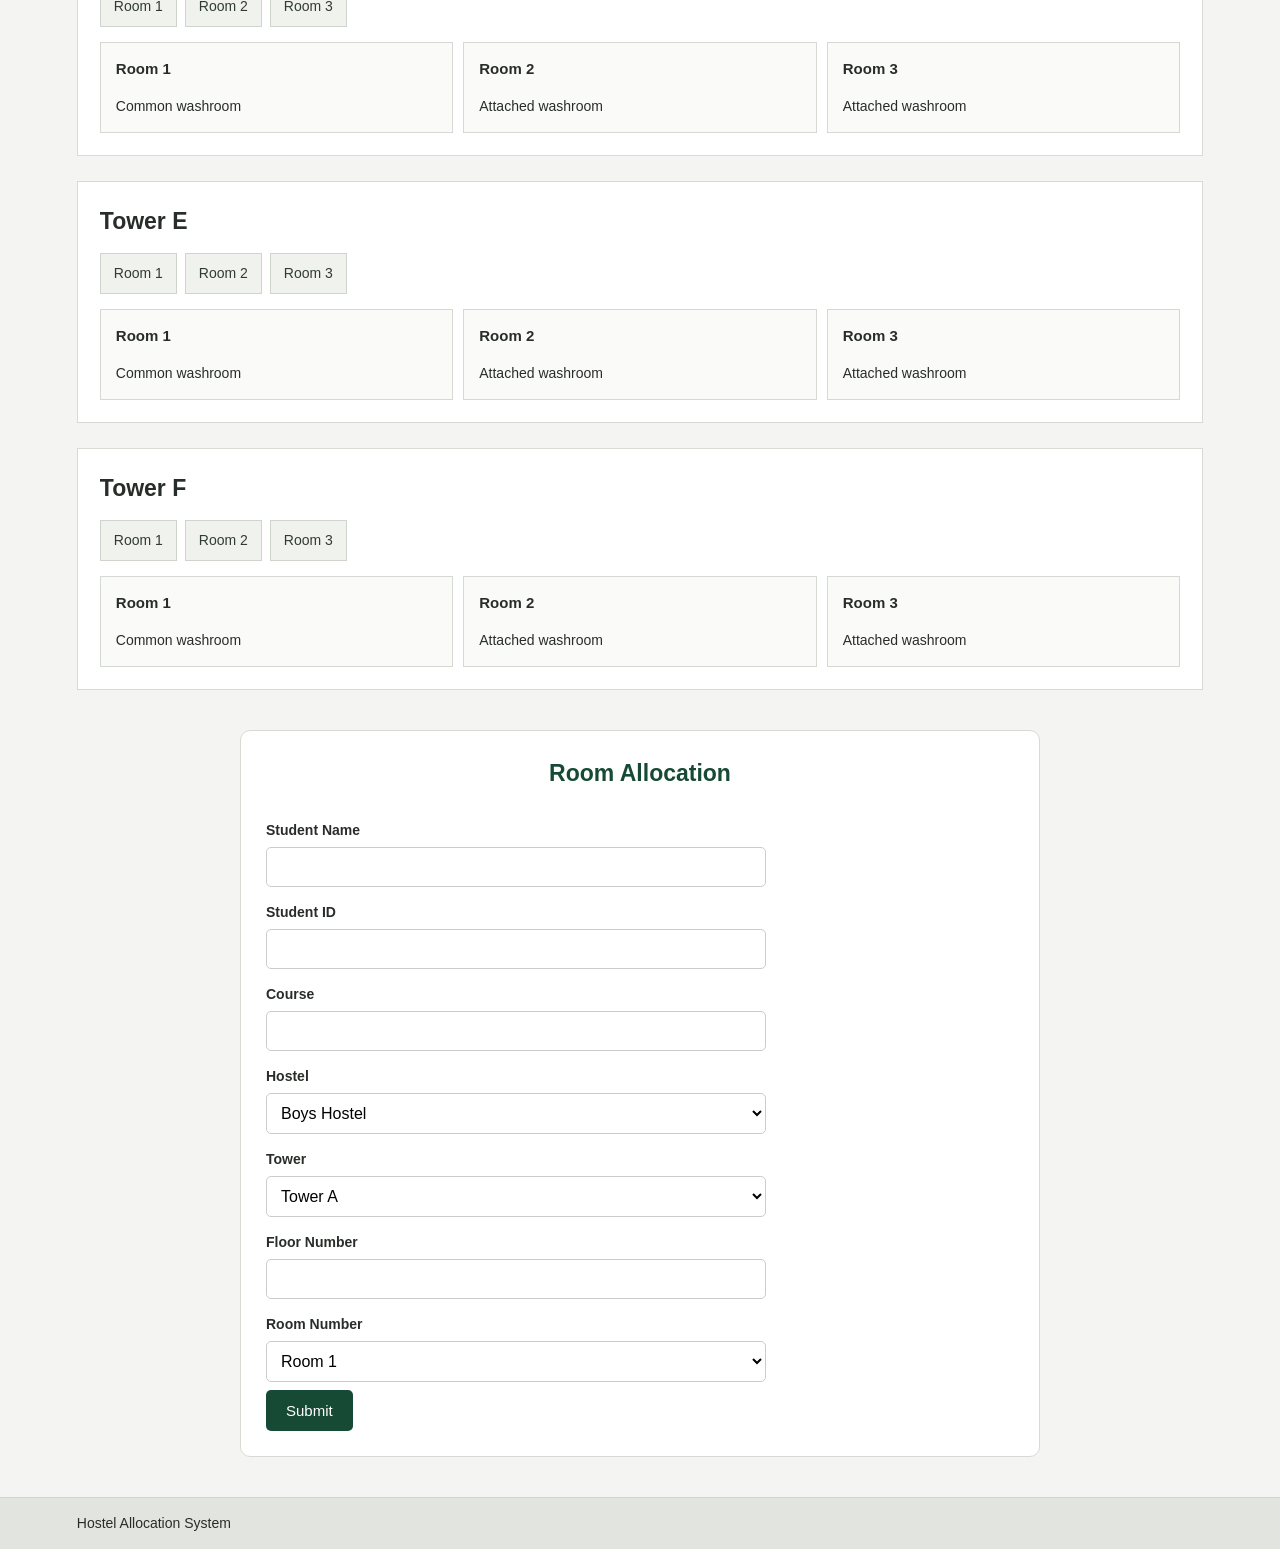
==== commit 28ab7d9d: "Update stylesheet link to new directory" ====
--- a/index.html
+++ b/index.html
@@ -1,9 +1,11 @@
+
+<!DOCTYPE html>
 <html lang="en">
 <head>
     <meta charset="UTF-8">
     <meta name="viewport" content="width=device-width, initial-scale=1.0">
     <title>Hostel Allocation System</title>
-    <link rel="stylesheet" href="style.css">
+    <link rel="stylesheet" href="css/style.css">
 </head>
 <body>
 
@@ -396,151 +398,47 @@
         </section>
 
         <section id="apply" class="apply-section">
-
-    <h2>Hostel Application Form</h2>
-    <p>Fill in the details below to apply for hostel accommodation.</p>
-
-    <form action="#apply" method="get">
-
-        
-        <fieldset>
-            <legend>Student Details</legend>
-
-            <label for="studentName">Full Name:</label>
-            <input type="text" id="studentName"
-                   name="studentName" required>
-
-            <label for="studentId">Student ID:</label>
-            <input type="text" id="studentId"
-                   name="studentId" required>
-
-            <label for="course">Course:</label>
-            <select id="course" name="course" required>
-                <option value="">Select Course</option>
-                <option value="BTech">B.Tech</option>
-                <option value="BA">B.A.</option>
-                <option value="BSc">B.Sc.</option>
-                <option value="MA">M.A.</option>
-                <option value="MSc">M.Sc.</option>
-                <option value="MTech">M.Tech</option>
-                <option value="PhD">Ph.D.</option>
-                <option value="Other">Other</option>
-            </select>
-
-            <label for="email">Email Address:</label>
-            <input type="email" id="email"
-                   name="email" required>
-
-            <label for="phone">Phone Number:</label>
-            <input type="tel" id="phone"
-                   name="phone" required>
-
-            <label for="address">Permanent Address:</label>
-            <textarea id="address" name="address"
-                      rows="3" required></textarea>
-        </fieldset>
-
-
-        
-        <fieldset>
-            <legend>Parent / Guardian Details</legend>
-
-            <label for="guardianName">Parent / Guardian Name:</label>
-            <input type="text" id="guardianName"
-                   name="guardianName" required>
-
-            <label for="relationship">Relationship:</label>
-            <select id="relationship" name="relationship" required>
-                <option value="">Select Relationship</option>
-                <option value="Father">Father</option>
-                <option value="Mother">Mother</option>
-                <option value="Guardian">Guardian</option>
-                <option value="Other">Other</option>
-            </select>
-
-            <label for="guardianPhone">Parent / Guardian Phone:</label>
-            <input type="tel" id="guardianPhone"
-                   name="guardianPhone" required>
-
-            <label for="guardianEmail">Parent / Guardian Email:</label>
-            <input type="email" id="guardianEmail"
-                   name="guardianEmail">
-        </fieldset>
-
-
-        
-        <fieldset>
-            <legend>Emergency Contact</legend>
-
-            <label for="emergencyName">Emergency Contact Name:</label>
-            <input type="text" id="emergencyName"
-                   name="emergencyName" required>
-
-            <label for="emergencyRelation">Relationship:</label>
-            <input type="text" id="emergencyRelation"
-                   name="emergencyRelation" required>
-
-            <label for="emergencyPhone">Emergency Phone Number:</label>
-            <input type="tel" id="emergencyPhone"
-                   name="emergencyPhone" required>
-        </fieldset>
-
-
-        
-        <fieldset>
-            <legend>Hostel Preference</legend>
-
-            <label for="hostel">Hostel Section:</label>
-            <select id="hostel" name="hostel" required>
-                <option value="">Select Hostel</option>
-                <option value="Boys">Boys Hostel</option>
-                <option value="Girls">Girls Hostel</option>
-            </select>
-
-            <label for="tower">Preferred Tower:</label>
-            <select id="tower" name="tower" required>
-                <option value="">Select Tower</option>
-                <option value="A">Tower A</option>
-                <option value="B">Tower B</option>
-                <option value="C">Tower C</option>
-                <option value="D">Tower D</option>
-                <option value="E">Tower E</option>
-                <option value="F">Tower F</option>
-            </select>
-
-            <label for="floorNumber">Preferred Floor:</label>
-            <input type="number" id="floorNumber"
-                   name="floorNumber"
-                   min="1" max="11" required>
-
-            <label for="roomNumber">Preferred Room:</label>
-            <select id="roomNumber" name="roomNumber" required>
-                <option value="">Select Room</option>
-                <option value="1">Room 1</option>
-                <option value="2">Room 2</option>
-                <option value="3">Room 3</option>
-            </select>
-        </fieldset>
-
-
-        
-        <fieldset>
-            <legend>Declaration</legend>
-
-            <label>
-                <input type="checkbox" name="declaration"
-                       value="accepted" required>
-                I confirm that the information provided is correct.
-            </label>
-        </fieldset>
-
-
-        <button type="submit">Submit Application</button>
-        <button type="reset">Clear Form</button>
-
-    </form>
-
-</section>
+            <h2>Room Allocation</h2>
+
+            <form action="#apply" method="get">
+                <label for="name">Student Name</label>
+                <input type="text" id="name" name="name" required>
+
+                <label for="studentId">Student ID</label>
+                <input type="text" id="studentId" name="studentId" required>
+
+                <label for="course">Course</label>
+                <input type="text" id="course" name="course" required>
+
+                <label for="hostel">Hostel</label>
+                <select id="hostel" name="hostel">
+                    <option>Boys Hostel</option>
+                    <option>Girls Hostel</option>
+                </select>
+
+                <label for="tower">Tower</label>
+                <select id="tower" name="tower">
+                    <option>Tower A</option>
+                    <option>Tower B</option>
+                    <option>Tower C</option>
+                    <option>Tower D</option>
+                    <option>Tower E</option>
+                    <option>Tower F</option>
+                </select>
+
+                <label for="floorNumber">Floor Number</label>
+                <input type="number" id="floorNumber" name="floorNumber" min="1" max="11" required>
+
+                <label for="roomNumber">Room Number</label>
+                <select id="roomNumber" name="roomNumber">
+                    <option>Room 1</option>
+                    <option>Room 2</option>
+                    <option>Room 3</option>
+                </select>
+
+                <button type="submit">Submit</button>
+            </form>
+        </section>
 
     </main>
 
@@ -549,4 +447,6 @@
     </footer>
 
 </body>
-</html>+</html>
+
+
--- a/css/style.css
+++ b/css/style.css
@@ -0,0 +1,368 @@
+* {
+    box-sizing: border-box;
+}
+
+html {
+    scroll-behavior: smooth;
+}
+
+body {
+    margin: 0;
+    font-family: Arial, sans-serif;
+    background-color: #f4f5f2;
+    color: #292d29;
+    line-height: 1.5;
+}
+
+header {
+    background-color: #354d3b;
+    color: white;
+    padding: 24px 6%;
+}
+
+header h1 {
+    margin: 0;
+    font-size: 28px;
+    font-weight: 600;
+}
+
+nav {
+    background-color: white;
+    padding: 13px 6%;
+    border-bottom: 1px solid #d4d8d1;
+}
+
+nav a {
+    display: inline-block;
+    margin-right: 25px;
+    color: #303b32;
+    text-decoration: none;
+    font-size: 15px;
+}
+
+nav a:hover {
+    color: #527557;
+    text-decoration: underline;
+}
+
+main {
+    width: 88%;
+    max-width: 1150px;
+    margin: 25px auto;
+}
+
+section {
+    margin-bottom: 25px;
+    scroll-margin-top: 15px;
+}
+
+h2 {
+    font-size: 23px;
+    font-weight: 600;
+    margin-top: 0;
+    margin-bottom: 15px;
+}
+
+h3 {
+    font-size: 17px;
+    font-weight: 600;
+}
+
+.welcome {
+    padding: 25px;
+    background-color: white;
+    border: 1px solid #d6dbd3;
+}
+
+.welcome p {
+    margin-bottom: 0;
+}
+
+.tower-list {
+    display: grid;
+    grid-template-columns: repeat(3, 1fr);
+    gap: 12px;
+}
+
+.tower-list a {
+    display: block;
+    padding: 18px;
+    background-color: white;
+    border: 1px solid #cfd5cc;
+    color: #303b32;
+    text-decoration: none;
+    font-size: 16px;
+}
+
+.tower-list a:hover {
+    background-color: #e7ece4;
+    border-color: #687d68;
+}
+
+.tower-section,
+.room-details,
+.apply-section {
+    background-color: white;
+    padding: 22px;
+    border: 1px solid #d6dbd3;
+}
+
+.floor-list,
+.room-list {
+    display: flex;
+    flex-wrap: wrap;
+    gap: 8px;
+    margin: 15px 0;
+}
+
+.floor-list a,
+.room-list a {
+    display: inline-block;
+    padding: 9px 13px;
+    background-color: #f0f2ee;
+    border: 1px solid #cfd5cc;
+    color: #303b32;
+    text-decoration: none;
+    font-size: 14px;
+}
+
+.floor-list a:hover,
+.room-list a:hover {
+    background-color: #dce6d9;
+    border-color: #687d68;
+}
+
+.floor {
+    padding: 14px 0;
+    border-top: 1px solid #dfe3dc;
+    scroll-margin-top: 15px;
+}
+
+.floor h3 {
+    margin-top: 0;
+    margin-bottom: 8px;
+}
+
+.details-grid {
+    display: grid;
+    grid-template-columns: repeat(3, 1fr);
+    gap: 10px;
+}
+
+.details-grid article {
+    padding: 15px;
+    border: 1px solid #d4d9d1;
+    background-color: #fafbf9;
+    scroll-margin-top: 15px;
+}
+
+.details-grid article:target {
+    background-color: #e6ede3;
+    border-color: #536e55;
+}
+
+.details-grid article h3 {
+    margin-top: 0;
+    font-size: 15px;
+}
+
+.details-grid article p {
+    margin-bottom: 0;
+    font-size: 14px;
+}
+
+.apply-section form {
+    display: flex;
+    flex-direction: column;
+    align-items: flex-start;
+}
+
+label {
+    margin: 12px 0 5px;
+    font-size: 14px;
+    font-weight: 600;
+}
+
+input,
+select {
+    width: 100%;
+    max-width: 500px;
+    padding: 10px;
+    border: 1px solid #cbd1c7;
+    background-color: white;
+    border-radius: 0;
+    font-size: 15px;
+}
+
+input:focus,
+select:focus {
+    outline: 1px solid #536e55;
+}
+
+button {
+    margin-top: 18px;
+    padding: 10px 22px;
+    border: 1px solid #354d3b;
+    border-radius: 0;
+    background-color: #354d3b;
+    color: white;
+    font-size: 15px;
+    cursor: pointer;
+}
+
+button:hover {
+    background-color: #263a2b;
+}
+
+footer {
+    padding: 15px 6%;
+    background-color: #e2e5df;
+    border-top: 1px solid #d1d6cd;
+    font-size: 14px;
+}
+
+footer p {
+    margin: 0;
+}
+
+@media (max-width: 700px) {
+    main {
+        width: 94%;
+    }
+
+    .tower-list {
+        grid-template-columns: repeat(2, 1fr);
+    }
+
+    .details-grid {
+        grid-template-columns: repeat(2, 1fr);
+    }
+
+    nav a {
+        margin-right: 12px;
+        margin-bottom: 5px;
+    }
+}
+
+@media (max-width: 450px) {
+    .tower-list,
+    .details-grid {
+        grid-template-columns: 1fr;
+    }
+
+    header h1 {
+        font-size: 23px;
+    }
+
+    .tower-section,
+    .room-details,
+    .apply-section {
+        padding: 14px;
+    }
+}
+/* Responsive tower layout */
+.tower-container {
+    display: grid;
+    grid-template-columns: repeat(3, 1fr);
+    gap: 20px;
+}
+
+/* Tablet */
+@media (max-width: 768px) {
+    .tower-container {
+        grid-template-columns: repeat(2, 1fr);
+    }
+}
+
+/* Mobile */
+@media (max-width: 480px) {
+    .tower-container {
+        grid-template-columns: 1fr;
+    }
+}
+
+/* Hostel Application Form */
+
+.apply-section {
+    max-width: 800px;
+    margin: 40px auto;
+    padding: 25px;
+    background-color: #ffffff;
+    border-radius: 10px;
+}
+
+.apply-section h2 {
+    text-align: center;
+    color: #174a35;
+}
+
+.apply-section p {
+    text-align: center;
+    margin-bottom: 25px;
+}
+
+.apply-section fieldset {
+    border: 1px solid #cccccc;
+    border-radius: 8px;
+    padding: 20px;
+    margin-bottom: 20px;
+}
+
+.apply-section legend {
+    font-weight: bold;
+    color: #174a35;
+    padding: 0 8px;
+}
+
+.apply-section label {
+    display: block;
+    margin-top: 15px;
+    margin-bottom: 6px;
+}
+
+.apply-section input:not([type="checkbox"]),
+.apply-section select,
+.apply-section textarea {
+    width: 100%;
+    box-sizing: border-box;
+    padding: 10px;
+    border: 1px solid #cccccc;
+    border-radius: 5px;
+    font-size: 16px;
+}
+
+.apply-section input[type="checkbox"] {
+    margin-right: 8px;
+}
+
+.apply-section button {
+    padding: 12px 20px;
+    margin: 8px 5px 0 0;
+    border: none;
+    border-radius: 5px;
+    background-color: #174a35;
+    color: white;
+    cursor: pointer;
+}
+
+.apply-section button[type="reset"] {
+    background-color: #666666;
+}
+
+/* Mobile Responsive */
+
+@media (max-width: 600px) {
+    .apply-section {
+        margin: 20px 10px;
+        padding: 15px;
+    }
+
+    .apply-section fieldset {
+        padding: 12px;
+    }
+
+    .apply-section button {
+        width: 100%;
+        margin: 8px 0;
+    }
+}
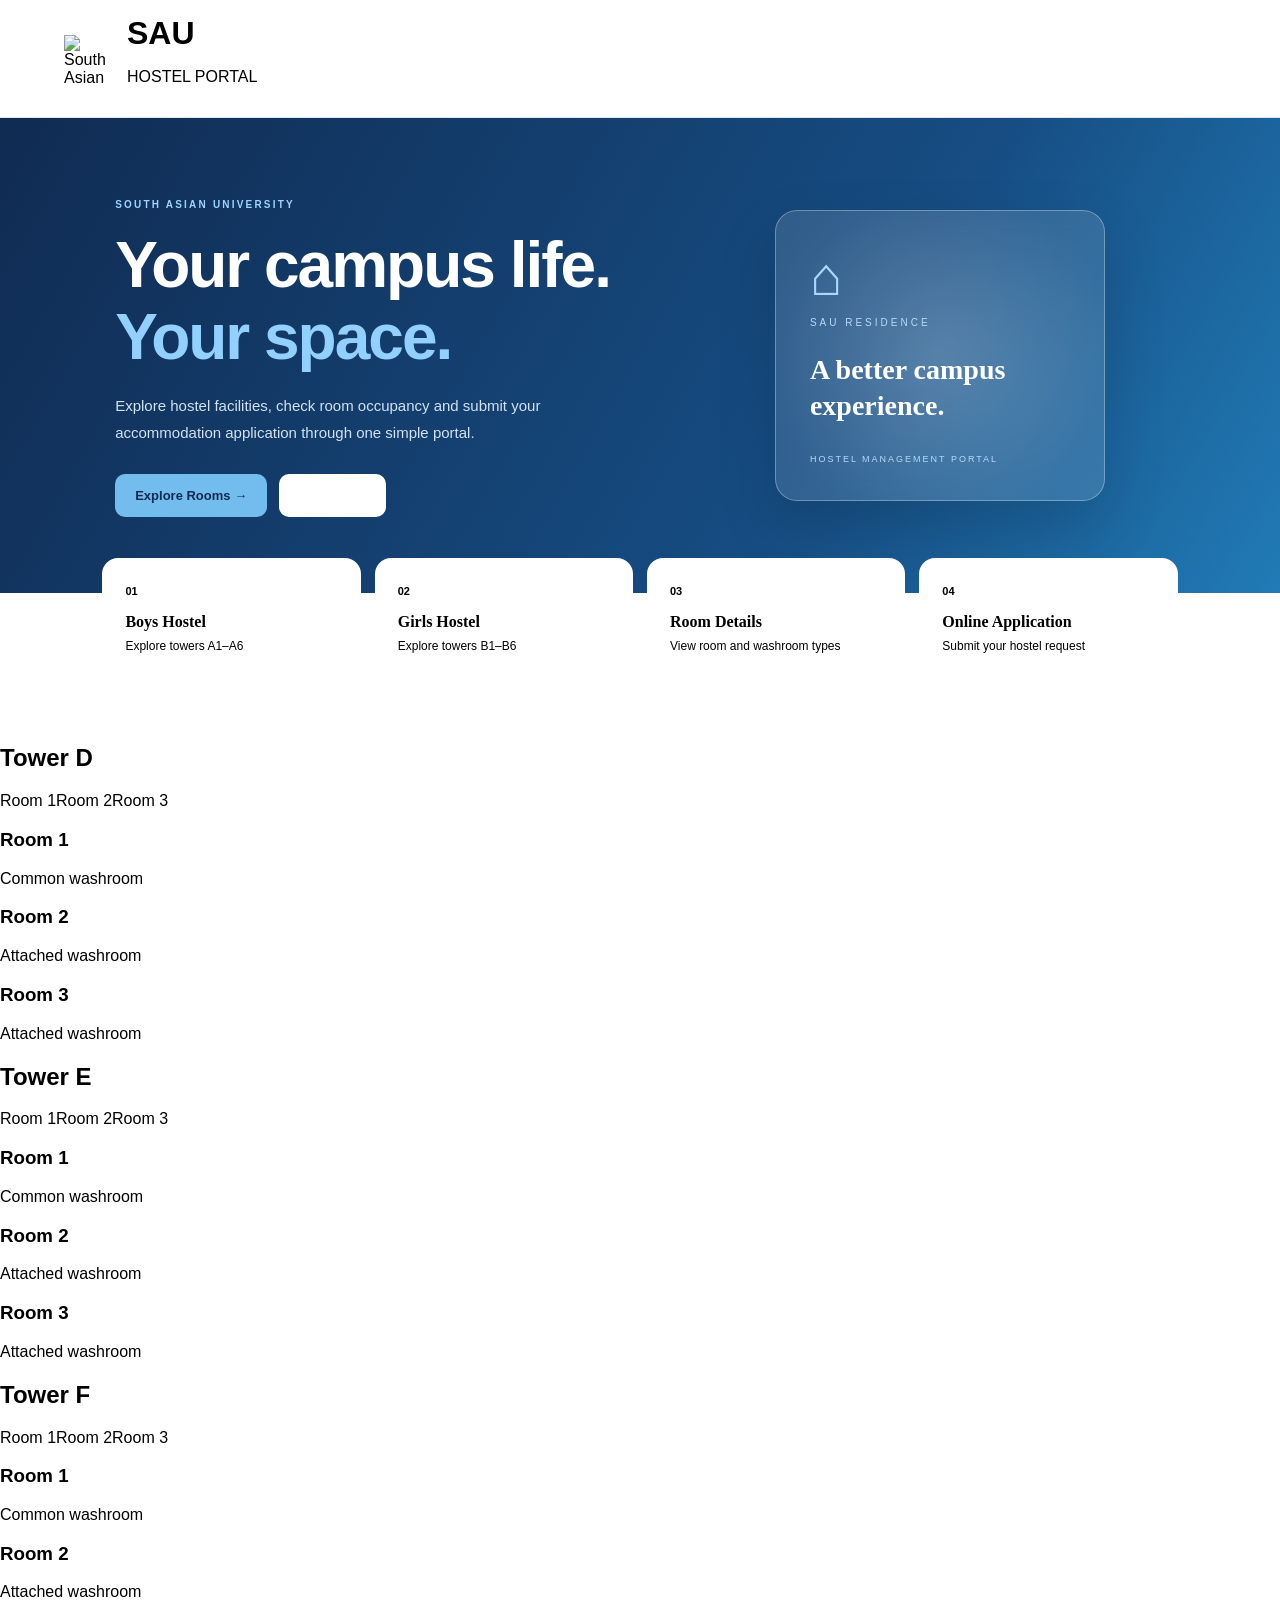
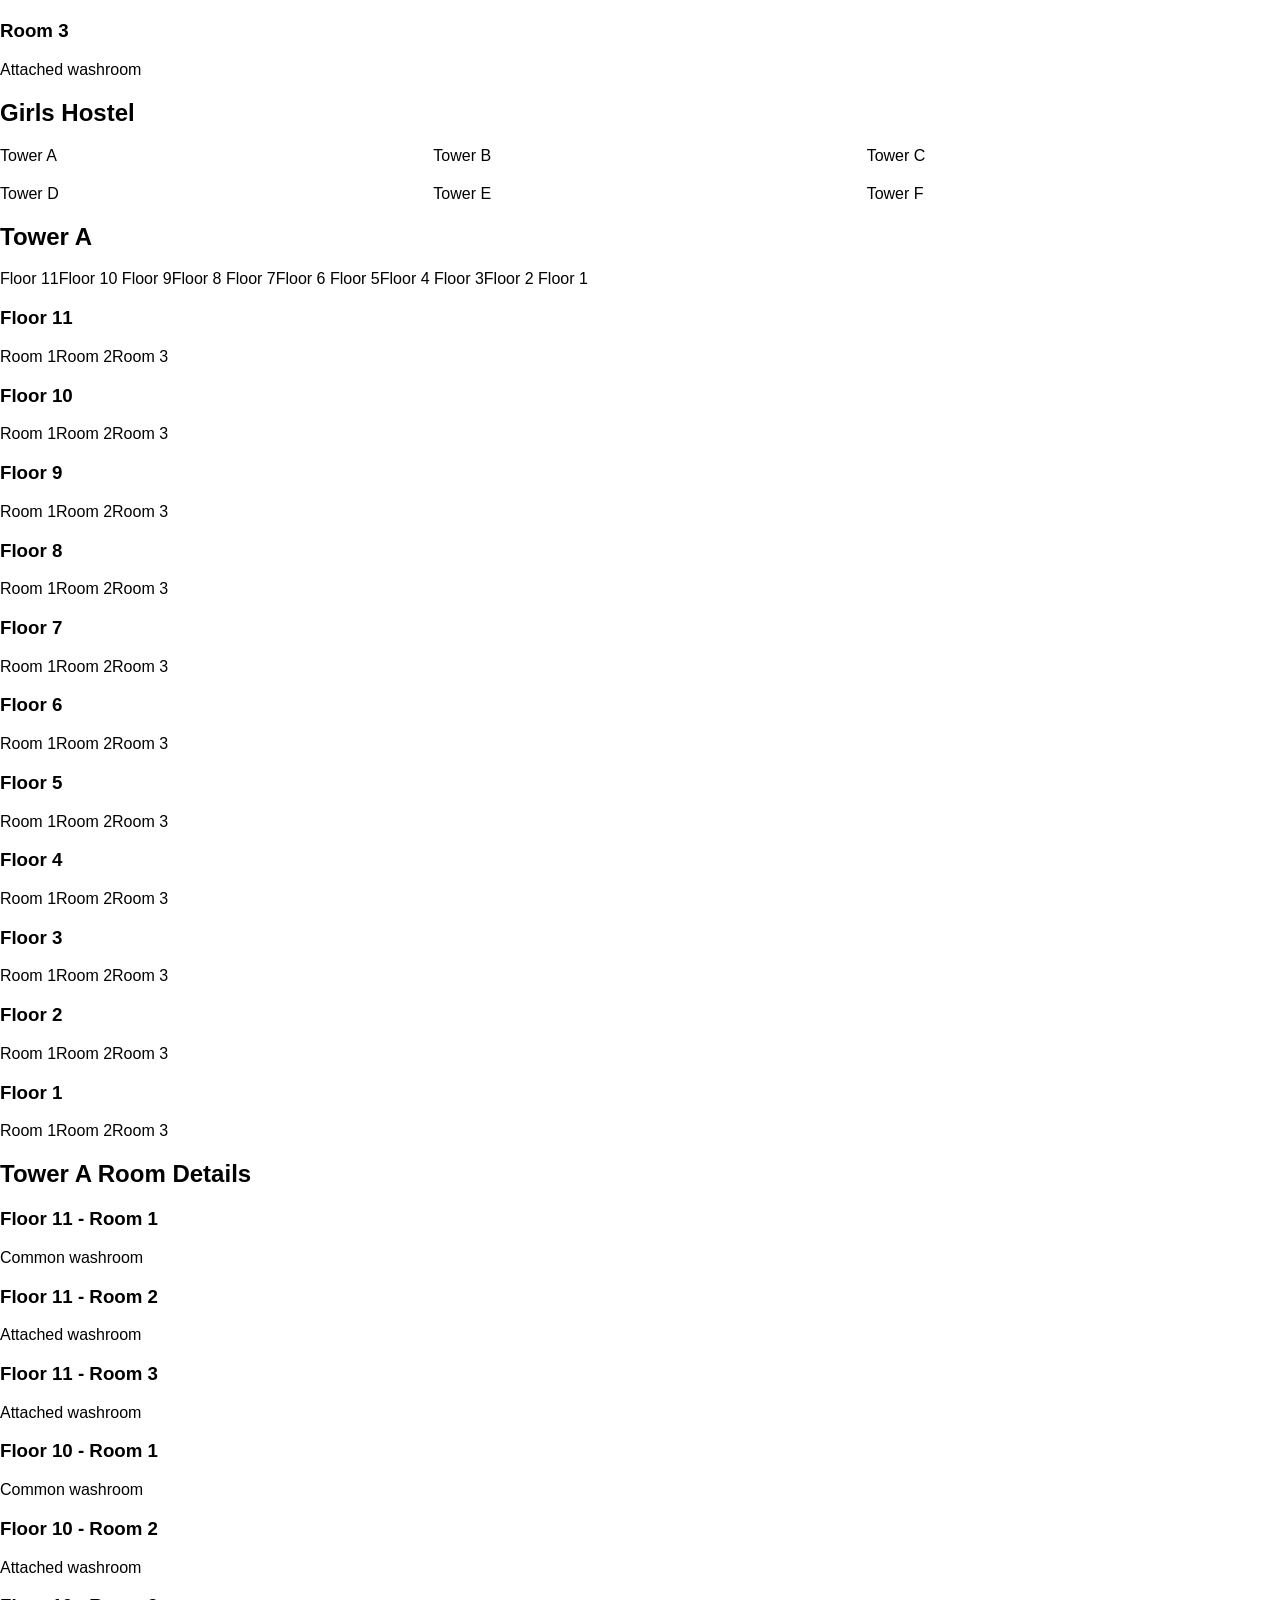
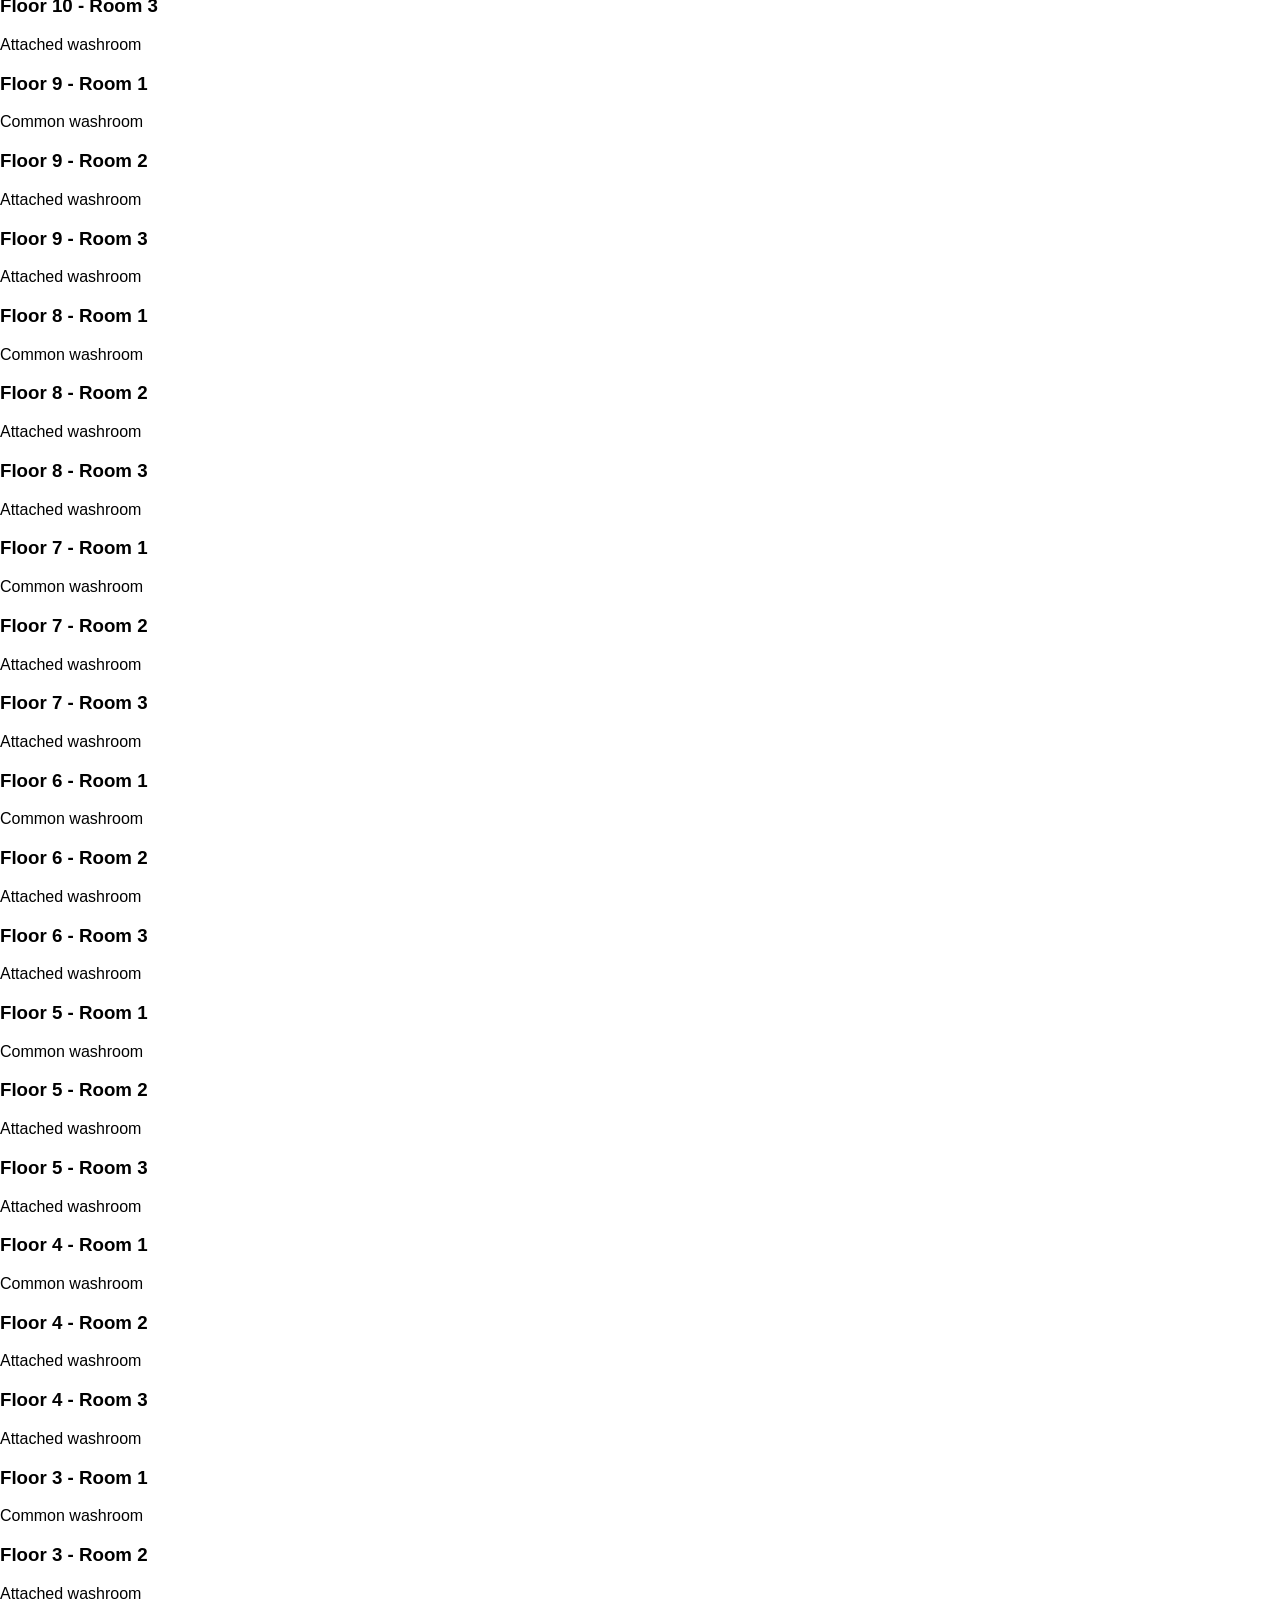
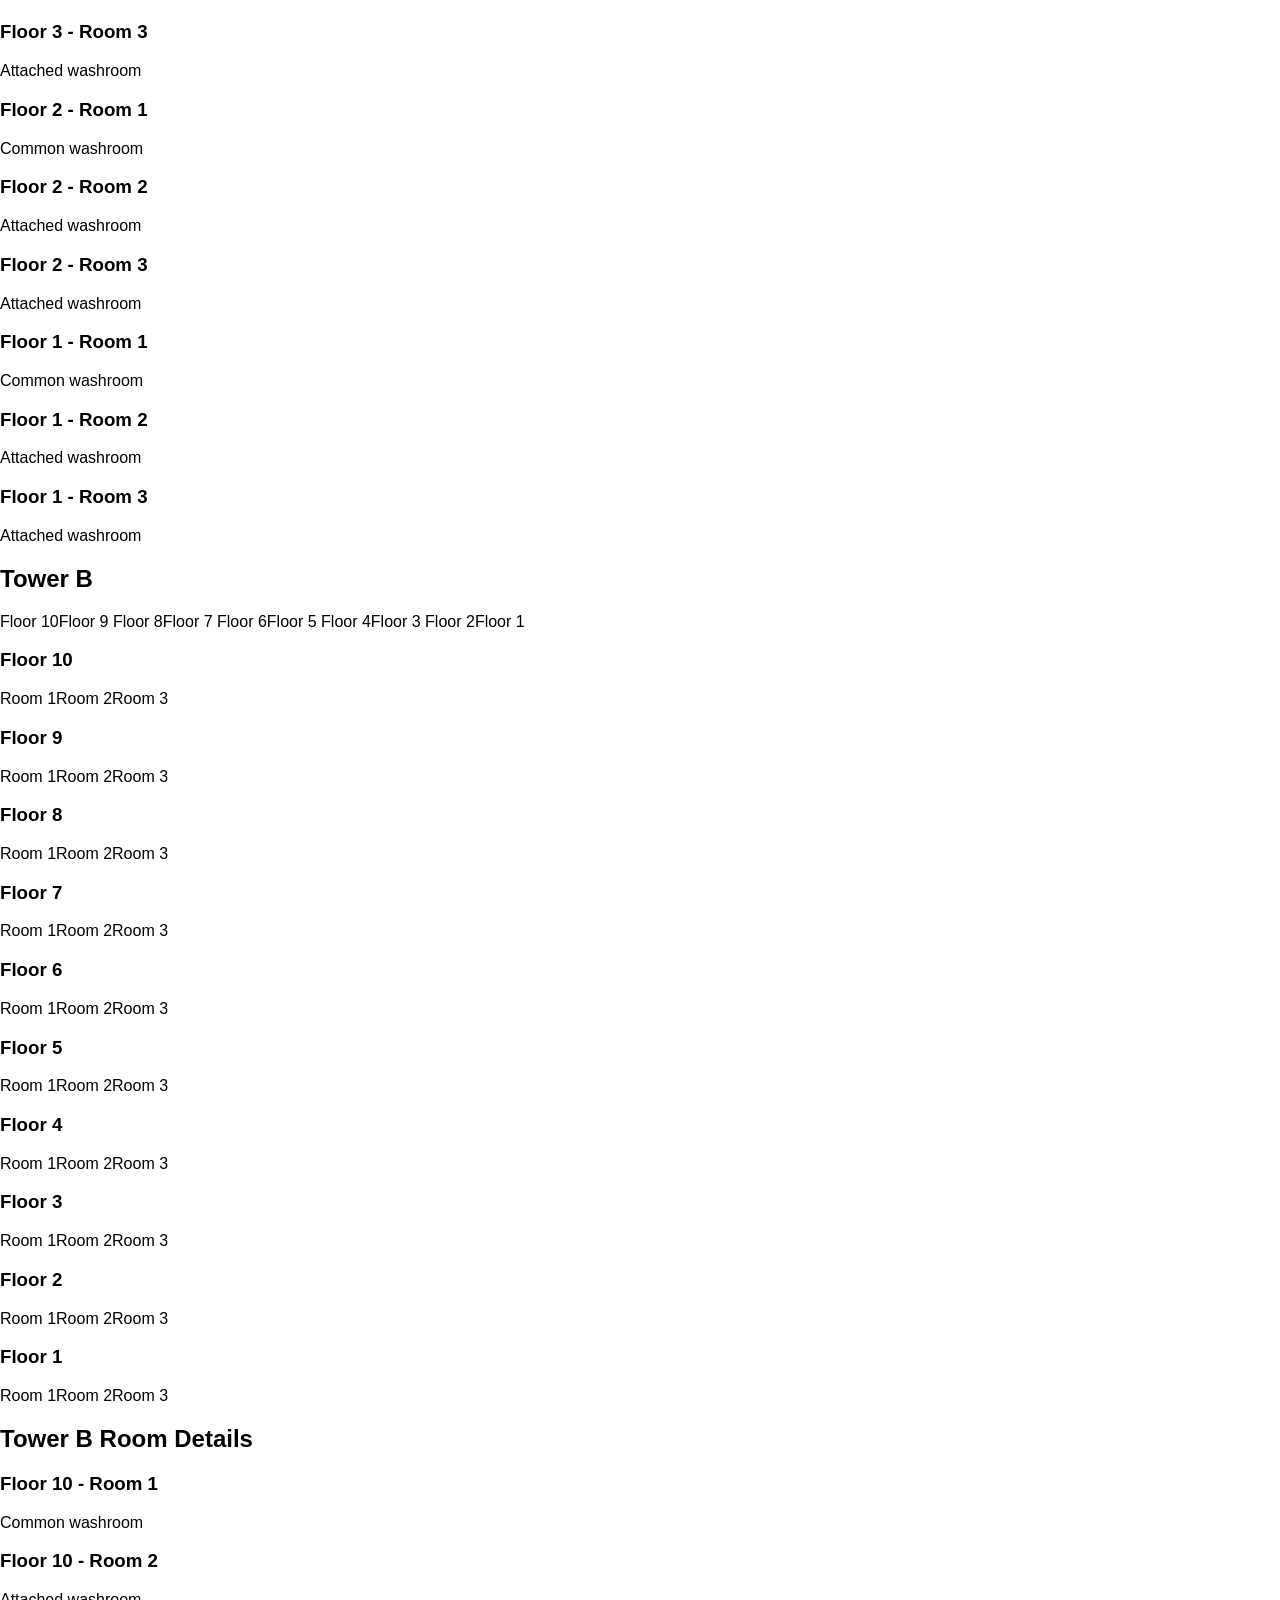
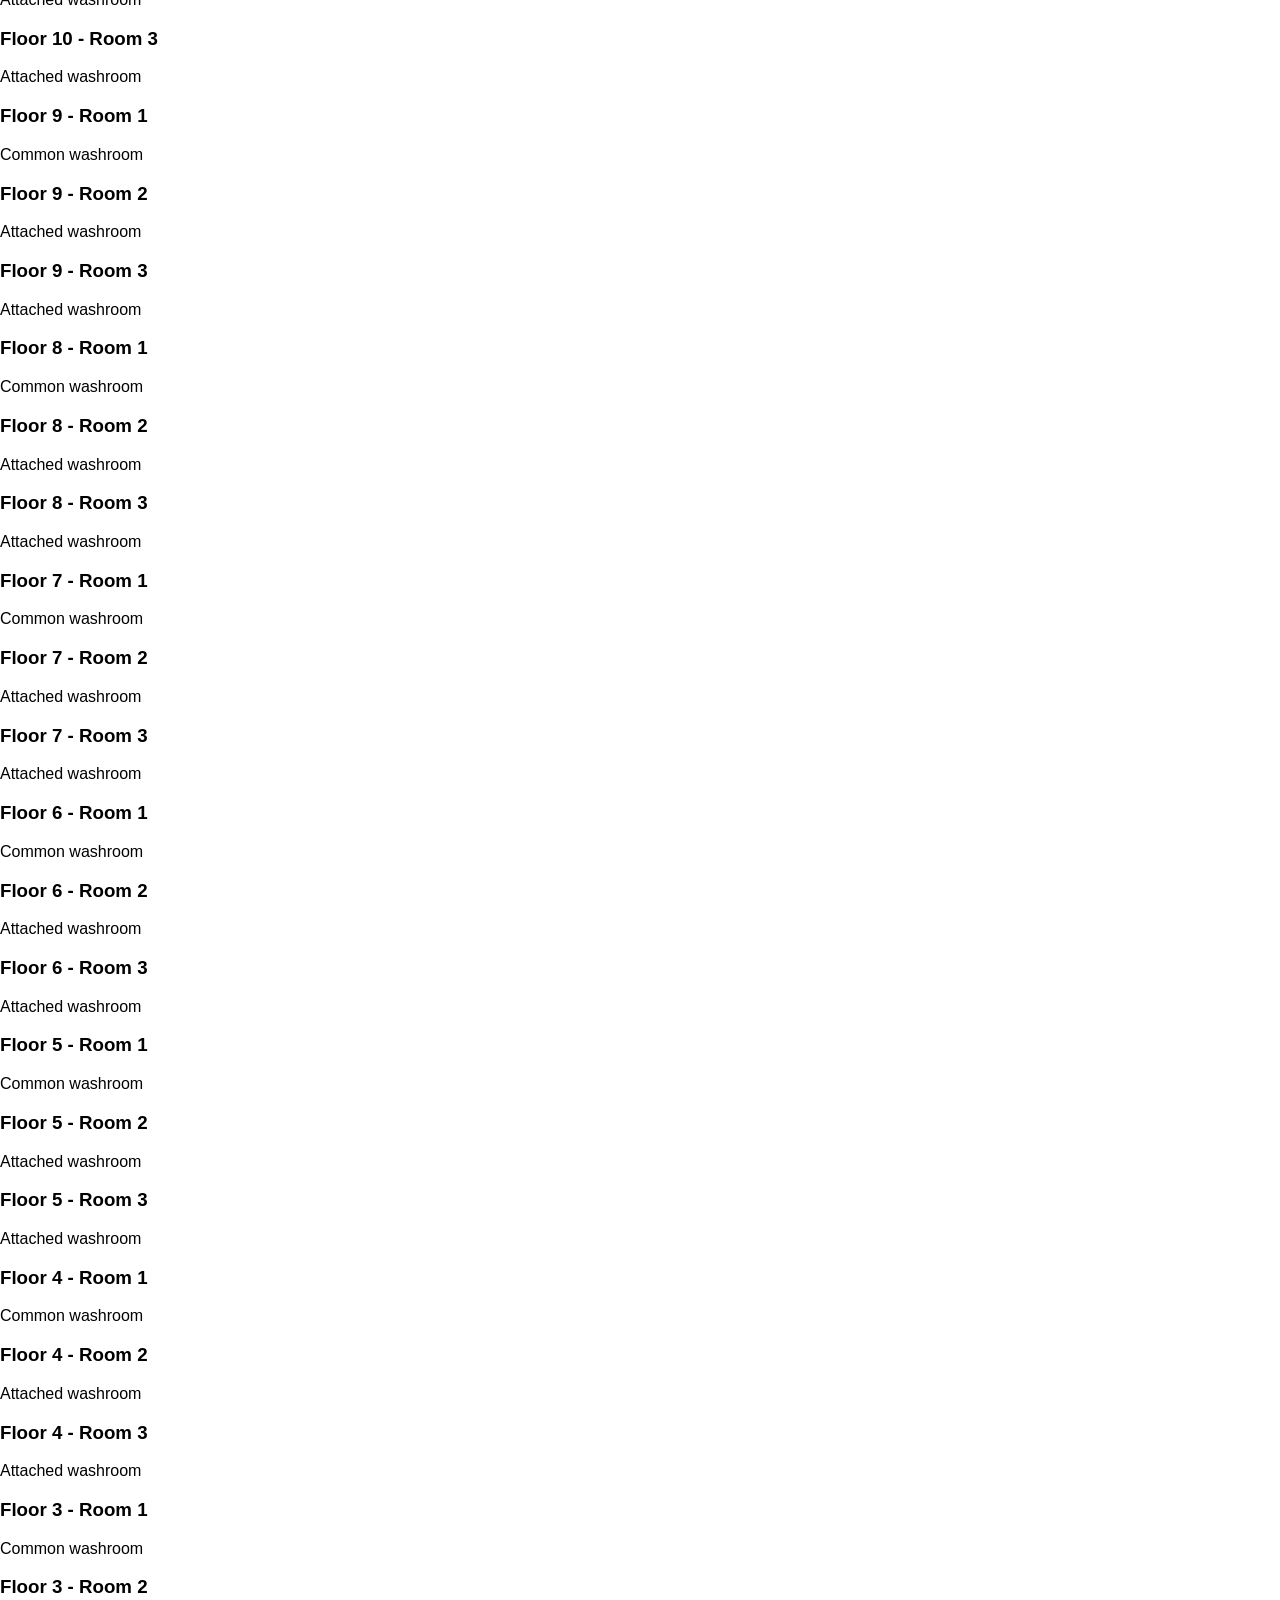
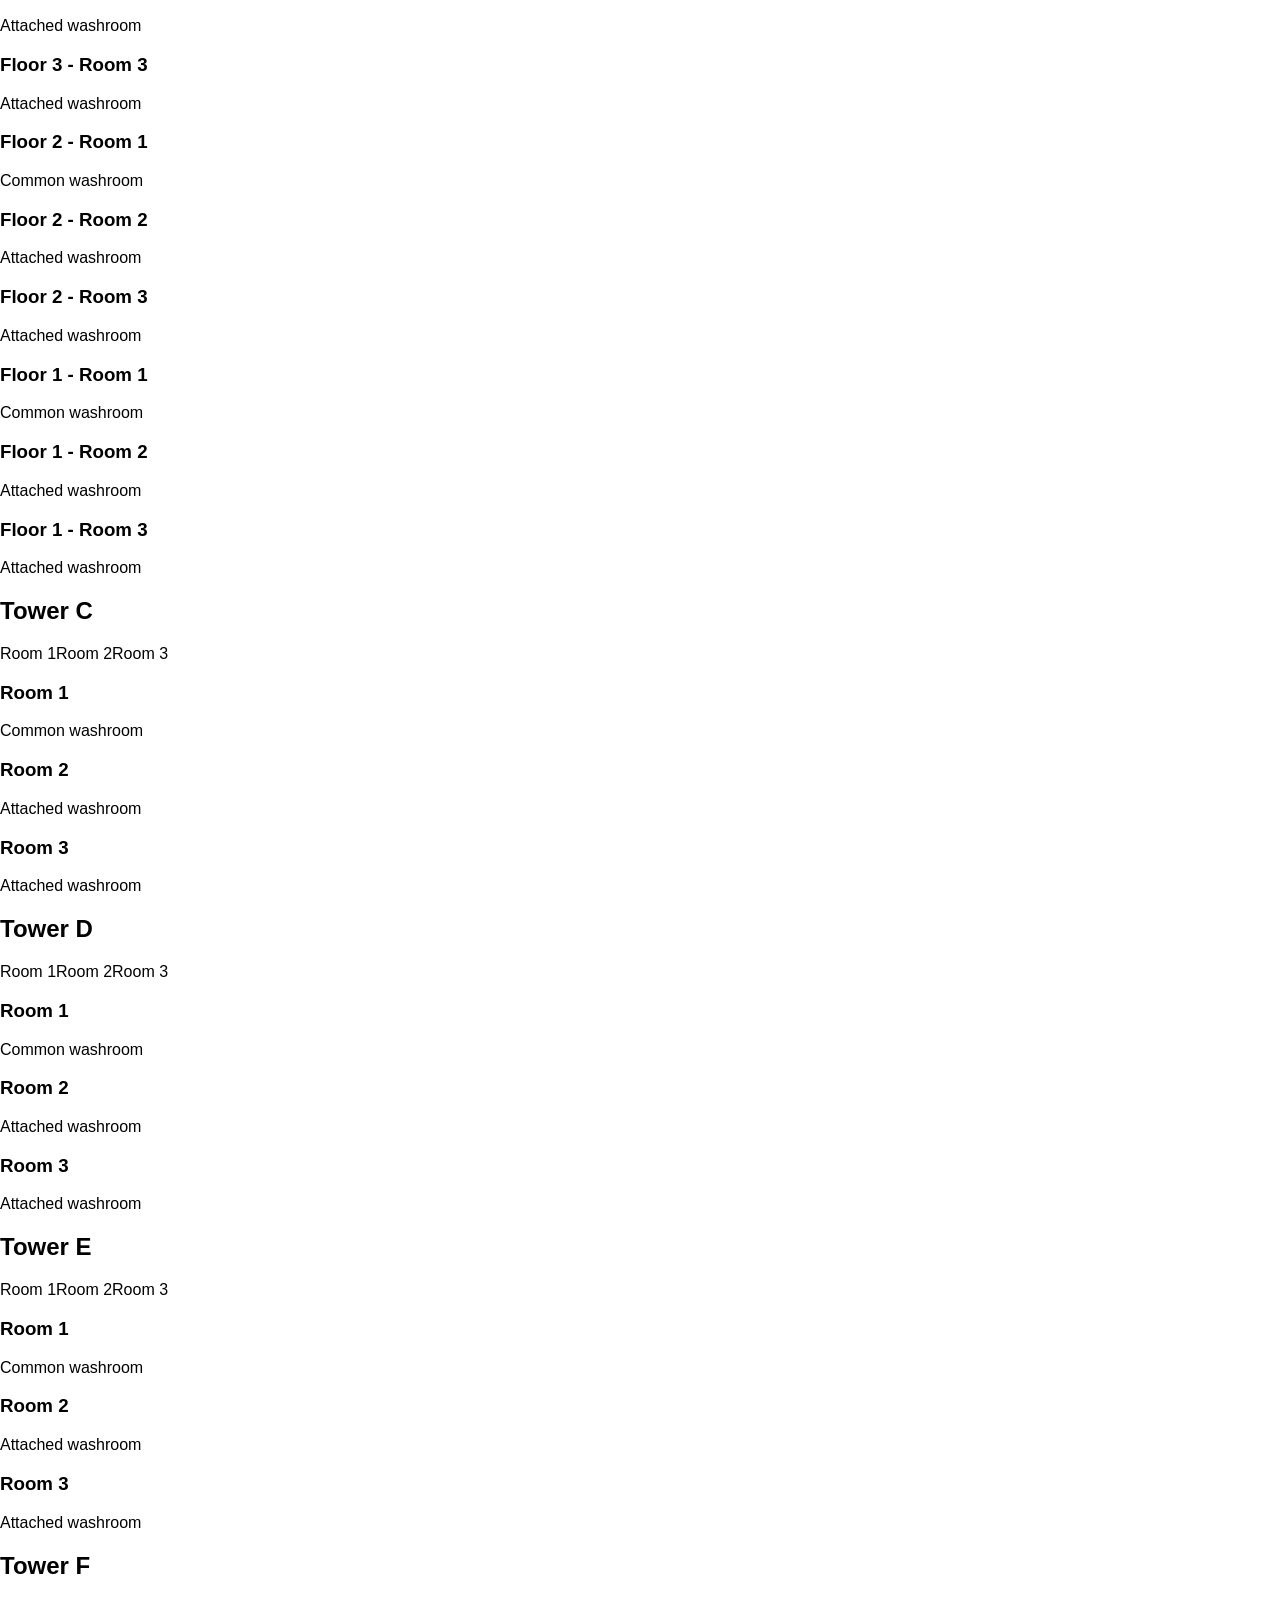
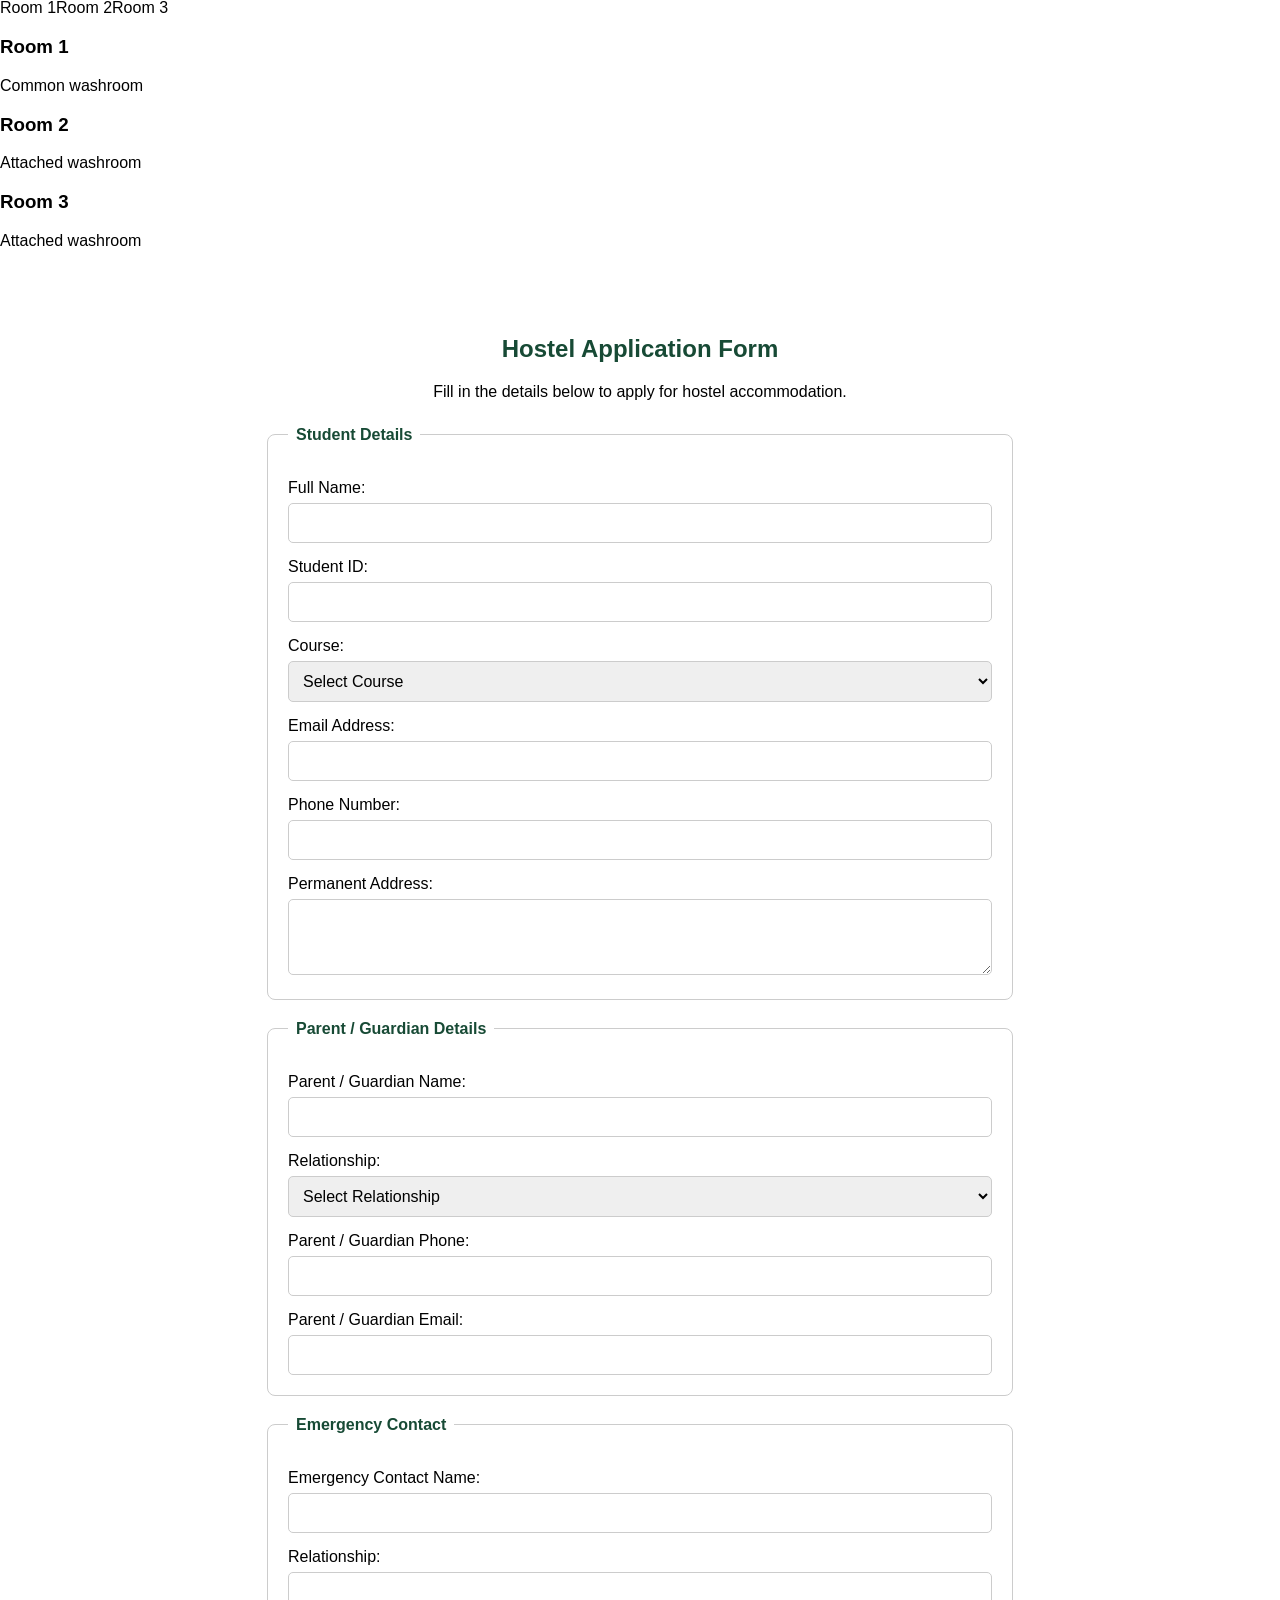
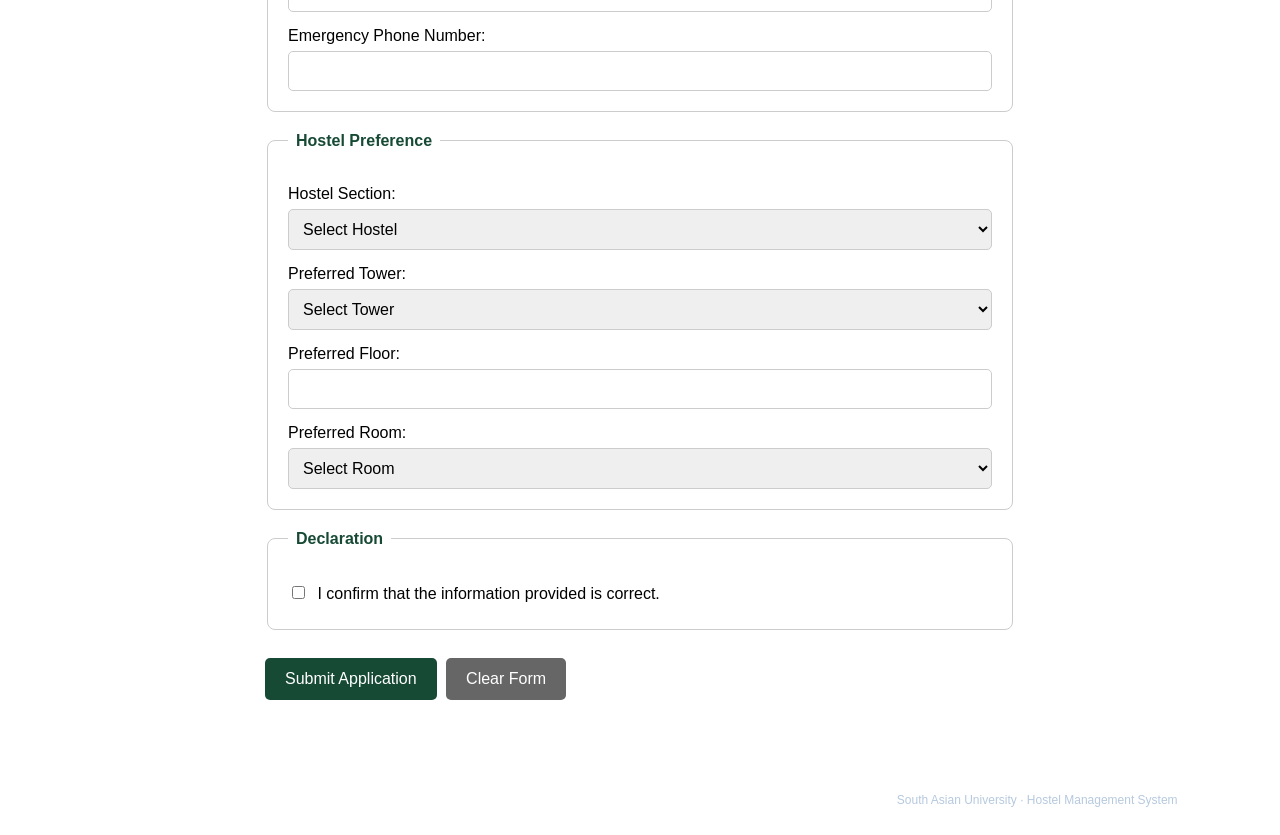
==== commit fce10c1a: "Add complete Hostel Allocation System" ====
--- a/index.html
+++ b/index.html
@@ -2,192 +2,53 @@
 <!DOCTYPE html>
 <html lang="en">
 <head>
-    <meta charset="UTF-8">
-    <meta name="viewport" content="width=device-width, initial-scale=1.0">
-    <title>Hostel Allocation System</title>
-    <link rel="stylesheet" href="css/style.css">
+  <meta charset="UTF-8">
+  <meta name="viewport" content="width=device-width, initial-scale=1.0">
+  <title>SAU | Hostel Portal</title>
+  <link rel="stylesheet" href="style.css">
+  <script src="script.js" defer></script>
 </head>
 <body>
-
-    <header id="home">
-        <h1>Hostel Allocation System</h1>
-    </header>
-
-    <nav>
-        <a href="#home">Home</a>
-        <a href="#boys">Boys Hostel</a>
-        <a href="#girls">Girls Hostel</a>
-        <a href="#apply">Room Allocation</a>
-    </nav>
-
-    <main>
-
-        <section class="welcome">
-            <h2>Hostel Room Details</h2>
-            <p>Select a hostel, tower and room to view room details.</p>
-        </section>
-
-        <section id="boys">
-            <h2>Boys Hostel</h2>
-
-            <div class="tower-list">
-                <a href="#boys-a">Tower A</a>
-                <a href="#boys-b">Tower B</a>
-                <a href="#boys-c">Tower C</a>
-                <a href="#boys-d">Tower D</a>
-                <a href="#boys-e">Tower E</a>
-                <a href="#boys-f">Tower F</a>
-            </div>
-        </section>
-
-        <section id="boys-a" class="tower-section">
-            <h2>Tower A</h2>
-
-            <div class="floor-list">
-                <a href="#a11">Floor 11</a>
-                <a href="#a10">Floor 10</a>
-                <a href="#a9">Floor 9</a>
-                <a href="#a8">Floor 8</a>
-                <a href="#a7">Floor 7</a>
-                <a href="#a6">Floor 6</a>
-                <a href="#a5">Floor 5</a>
-                <a href="#a4">Floor 4</a>
-                <a href="#a3">Floor 3</a>
-                <a href="#a2">Floor 2</a>
-                <a href="#a1">Floor 1</a>
-            </div>
-
-            <div id="a11" class="floor"><h3>Floor 11</h3><div class="room-list"><a href="#a111">Room 1</a><a href="#a112">Room 2</a><a href="#a113">Room 3</a></div></div>
-            <div id="a10" class="floor"><h3>Floor 10</h3><div class="room-list"><a href="#a101">Room 1</a><a href="#a102">Room 2</a><a href="#a103">Room 3</a></div></div>
-            <div id="a9" class="floor"><h3>Floor 9</h3><div class="room-list"><a href="#a91">Room 1</a><a href="#a92">Room 2</a><a href="#a93">Room 3</a></div></div>
-            <div id="a8" class="floor"><h3>Floor 8</h3><div class="room-list"><a href="#a81">Room 1</a><a href="#a82">Room 2</a><a href="#a83">Room 3</a></div></div>
-            <div id="a7" class="floor"><h3>Floor 7</h3><div class="room-list"><a href="#a71">Room 1</a><a href="#a72">Room 2</a><a href="#a73">Room 3</a></div></div>
-            <div id="a6" class="floor"><h3>Floor 6</h3><div class="room-list"><a href="#a61">Room 1</a><a href="#a62">Room 2</a><a href="#a63">Room 3</a></div></div>
-            <div id="a5" class="floor"><h3>Floor 5</h3><div class="room-list"><a href="#a51">Room 1</a><a href="#a52">Room 2</a><a href="#a53">Room 3</a></div></div>
-            <div id="a4" class="floor"><h3>Floor 4</h3><div class="room-list"><a href="#a41">Room 1</a><a href="#a42">Room 2</a><a href="#a43">Room 3</a></div></div>
-            <div id="a3" class="floor"><h3>Floor 3</h3><div class="room-list"><a href="#a31">Room 1</a><a href="#a32">Room 2</a><a href="#a33">Room 3</a></div></div>
-            <div id="a2" class="floor"><h3>Floor 2</h3><div class="room-list"><a href="#a21">Room 1</a><a href="#a22">Room 2</a><a href="#a23">Room 3</a></div></div>
-            <div id="a1" class="floor"><h3>Floor 1</h3><div class="room-list"><a href="#a11r1">Room 1</a><a href="#a11r2">Room 2</a><a href="#a11r3">Room 3</a></div></div>
-        </section>
-
-        <section class="room-details">
-            <h2>Tower A Room Details</h2>
-            <div class="details-grid">
-                <article id="a111"><h3>Floor 11 - Room 1</h3><p>Common washroom</p></article>
-                <article id="a112"><h3>Floor 11 - Room 2</h3><p>Attached washroom</p></article>
-                <article id="a113"><h3>Floor 11 - Room 3</h3><p>Attached washroom</p></article>
-
-                <article id="a101"><h3>Floor 10 - Room 1</h3><p>Common washroom</p></article>
-                <article id="a102"><h3>Floor 10 - Room 2</h3><p>Attached washroom</p></article>
-                <article id="a103"><h3>Floor 10 - Room 3</h3><p>Attached washroom</p></article>
-
-                <article id="a91"><h3>Floor 9 - Room 1</h3><p>Common washroom</p></article>
-                <article id="a92"><h3>Floor 9 - Room 2</h3><p>Attached washroom</p></article>
-                <article id="a93"><h3>Floor 9 - Room 3</h3><p>Attached washroom</p></article>
-
-                <article id="a81"><h3>Floor 8 - Room 1</h3><p>Common washroom</p></article>
-                <article id="a82"><h3>Floor 8 - Room 2</h3><p>Attached washroom</p></article>
-                <article id="a83"><h3>Floor 8 - Room 3</h3><p>Attached washroom</p></article>
-
-                <article id="a71"><h3>Floor 7 - Room 1</h3><p>Common washroom</p></article>
-                <article id="a72"><h3>Floor 7 - Room 2</h3><p>Attached washroom</p></article>
-                <article id="a73"><h3>Floor 7 - Room 3</h3><p>Attached washroom</p></article>
-
-                <article id="a61"><h3>Floor 6 - Room 1</h3><p>Common washroom</p></article>
-                <article id="a62"><h3>Floor 6 - Room 2</h3><p>Attached washroom</p></article>
-                <article id="a63"><h3>Floor 6 - Room 3</h3><p>Attached washroom</p></article>
-
-                <article id="a51"><h3>Floor 5 - Room 1</h3><p>Common washroom</p></article>
-                <article id="a52"><h3>Floor 5 - Room 2</h3><p>Attached washroom</p></article>
-                <article id="a53"><h3>Floor 5 - Room 3</h3><p>Attached washroom</p></article>
-
-                <article id="a41"><h3>Floor 4 - Room 1</h3><p>Common washroom</p></article>
-                <article id="a42"><h3>Floor 4 - Room 2</h3><p>Attached washroom</p></article>
-                <article id="a43"><h3>Floor 4 - Room 3</h3><p>Attached washroom</p></article>
-
-                <article id="a31"><h3>Floor 3 - Room 1</h3><p>Common washroom</p></article>
-                <article id="a32"><h3>Floor 3 - Room 2</h3><p>Attached washroom</p></article>
-                <article id="a33"><h3>Floor 3 - Room 3</h3><p>Attached washroom</p></article>
-
-                <article id="a21"><h3>Floor 2 - Room 1</h3><p>Common washroom</p></article>
-                <article id="a22"><h3>Floor 2 - Room 2</h3><p>Attached washroom</p></article>
-                <article id="a23"><h3>Floor 2 - Room 3</h3><p>Attached washroom</p></article>
-
-                <article id="a11r1"><h3>Floor 1 - Room 1</h3><p>Common washroom</p></article>
-                <article id="a11r2"><h3>Floor 1 - Room 2</h3><p>Attached washroom</p></article>
-                <article id="a11r3"><h3>Floor 1 - Room 3</h3><p>Attached washroom</p></article>
-            </div>
-        </section>
-
-        <section id="boys-b" class="tower-section">
-            <h2>Tower B</h2>
-            <div class="floor-list">
-                <a href="#b10">Floor 10</a><a href="#b9">Floor 9</a>
-                <a href="#b8">Floor 8</a><a href="#b7">Floor 7</a>
-                <a href="#b6">Floor 6</a><a href="#b5">Floor 5</a>
-                <a href="#b4">Floor 4</a><a href="#b3">Floor 3</a>
-                <a href="#b2">Floor 2</a><a href="#b1">Floor 1</a>
-            </div>
-
-            <div id="b10" class="floor"><h3>Floor 10</h3><div class="room-list"><a href="#b101">Room 1</a><a href="#b102">Room 2</a><a href="#b103">Room 3</a></div></div>
-            <div id="b9" class="floor"><h3>Floor 9</h3><div class="room-list"><a href="#b91">Room 1</a><a href="#b92">Room 2</a><a href="#b93">Room 3</a></div></div>
-            <div id="b8" class="floor"><h3>Floor 8</h3><div class="room-list"><a href="#b81">Room 1</a><a href="#b82">Room 2</a><a href="#b83">Room 3</a></div></div>
-            <div id="b7" class="floor"><h3>Floor 7</h3><div class="room-list"><a href="#b71">Room 1</a><a href="#b72">Room 2</a><a href="#b73">Room 3</a></div></div>
-            <div id="b6" class="floor"><h3>Floor 6</h3><div class="room-list"><a href="#b61">Room 1</a><a href="#b62">Room 2</a><a href="#b63">Room 3</a></div></div>
-            <div id="b5" class="floor"><h3>Floor 5</h3><div class="room-list"><a href="#b51">Room 1</a><a href="#b52">Room 2</a><a href="#b53">Room 3</a></div></div>
-            <div id="b4" class="floor"><h3>Floor 4</h3><div class="room-list"><a href="#b41">Room 1</a><a href="#b42">Room 2</a><a href="#b43">Room 3</a></div></div>
-            <div id="b3" class="floor"><h3>Floor 3</h3><div class="room-list"><a href="#b31">Room 1</a><a href="#b32">Room 2</a><a href="#b33">Room 3</a></div></div>
-            <div id="b2" class="floor"><h3>Floor 2</h3><div class="room-list"><a href="#b21">Room 1</a><a href="#b22">Room 2</a><a href="#b23">Room 3</a></div></div>
-            <div id="b1" class="floor"><h3>Floor 1</h3><div class="room-list"><a href="#b11r1">Room 1</a><a href="#b11r2">Room 2</a><a href="#b11r3">Room 3</a></div></div>
-        </section>
-
-        <section class="room-details">
-            <h2>Tower B Room Details</h2>
-            <div class="details-grid">
-                <article id="b101"><h3>Floor 10 - Room 1</h3><p>Common washroom</p></article>
-                <article id="b102"><h3>Floor 10 - Room 2</h3><p>Attached washroom</p></article>
-                <article id="b103"><h3>Floor 10 - Room 3</h3><p>Attached washroom</p></article>
-                <article id="b91"><h3>Floor 9 - Room 1</h3><p>Common washroom</p></article>
-                <article id="b92"><h3>Floor 9 - Room 2</h3><p>Attached washroom</p></article>
-                <article id="b93"><h3>Floor 9 - Room 3</h3><p>Attached washroom</p></article>
-                <article id="b81"><h3>Floor 8 - Room 1</h3><p>Common washroom</p></article>
-                <article id="b82"><h3>Floor 8 - Room 2</h3><p>Attached washroom</p></article>
-                <article id="b83"><h3>Floor 8 - Room 3</h3><p>Attached washroom</p></article>
-                <article id="b71"><h3>Floor 7 - Room 1</h3><p>Common washroom</p></article>
-                <article id="b72"><h3>Floor 7 - Room 2</h3><p>Attached washroom</p></article>
-                <article id="b73"><h3>Floor 7 - Room 3</h3><p>Attached washroom</p></article>
-                <article id="b61"><h3>Floor 6 - Room 1</h3><p>Common washroom</p></article>
-                <article id="b62"><h3>Floor 6 - Room 2</h3><p>Attached washroom</p></article>
-                <article id="b63"><h3>Floor 6 - Room 3</h3><p>Attached washroom</p></article>
-                <article id="b51"><h3>Floor 5 - Room 1</h3><p>Common washroom</p></article>
-                <article id="b52"><h3>Floor 5 - Room 2</h3><p>Attached washroom</p></article>
-                <article id="b53"><h3>Floor 5 - Room 3</h3><p>Attached washroom</p></article>
-                <article id="b41"><h3>Floor 4 - Room 1</h3><p>Common washroom</p></article>
-                <article id="b42"><h3>Floor 4 - Room 2</h3><p>Attached washroom</p></article>
-                <article id="b43"><h3>Floor 4 - Room 3</h3><p>Attached washroom</p></article>
-                <article id="b31"><h3>Floor 3 - Room 1</h3><p>Common washroom</p></article>
-                <article id="b32"><h3>Floor 3 - Room 2</h3><p>Attached washroom</p></article>
-                <article id="b33"><h3>Floor 3 - Room 3</h3><p>Attached washroom</p></article>
-                <article id="b21"><h3>Floor 2 - Room 1</h3><p>Common washroom</p></article>
-                <article id="b22"><h3>Floor 2 - Room 2</h3><p>Attached washroom</p></article>
-                <article id="b23"><h3>Floor 2 - Room 3</h3><p>Attached washroom</p></article>
-                <article id="b11r1"><h3>Floor 1 - Room 1</h3><p>Common washroom</p></article>
-                <article id="b11r2"><h3>Floor 1 - Room 2</h3><p>Attached washroom</p></article>
-                <article id="b11r3"><h3>Floor 1 - Room 3</h3><p>Attached washroom</p></article>
-            </div>
-        </section>
-
-        <section id="boys-c" class="tower-section">
-            <h2>Tower C</h2>
-            <div class="room-list">
-                <a href="#c1">Room 1</a><a href="#c2">Room 2</a><a href="#c3">Room 3</a>
-            </div>
-            <div class="details-grid">
-                <article id="c1"><h3>Room 1</h3><p>Common washroom</p></article>
-                <article id="c2"><h3>Room 2</h3><p>Attached washroom</p></article>
-                <article id="c3"><h3>Room 3</h3><p>Attached washroom</p></article>
-            </div>
-        </section>
+  <header id="home" class="site-header">
+    <div class="brand">
+        <img src="images/sau-logo.gif"
+             alt="South Asian University Logo"
+             class="brand-logo">
+
+        <div class="brand-text">
+            <h1>SAU</h1>
+            <p>HOSTEL PORTAL</p>
+        </div>
+    </div>
+</header>
+
+  <main>
+    <section class="hero">
+      <div class="hero-content">
+        <span class="eyebrow">SOUTH ASIAN UNIVERSITY</span>
+        <h1>Your campus life.<br><span>Your space.</span></h1>
+        <p>Explore hostel facilities, check room occupancy and submit your accommodation application through one simple portal.</p>
+        <div class="hero-actions">
+          <a class="btn btn-primary" href="rooms.html">Explore Rooms →</a>
+          <a class="btn btn-light" href="application.html">Apply Now</a>
+        </div>
+      </div>
+      <div class="hero-visual">
+        <div class="visual-card">
+          <div class="visual-icon">⌂</div>
+          <p>SAU RESIDENCE</p>
+          <h2>A better campus experience.</h2>
+          <span>HOSTEL MANAGEMENT PORTAL</span>
+        </div>
+      </div>
+    </section>
+
+    <section class="stats-grid">
+      <article class="stat-card"><span>01</span><h3>Boys Hostel</h3><p>Explore towers A1–A6</p></article>
+      <article class="stat-card"><span>02</span><h3>Girls Hostel</h3><p>Explore towers B1–B6</p></article>
+      <article class="stat-card"><span>03</span><h3>Room Details</h3><p>View room and washroom types</p></article>
+      <article class="stat-card"><span>04</span><h3>Online Application</h3><p>Submit your hostel request</p></article>
+    </section>
 
         <section id="boys-d" class="tower-section">
             <h2>Tower D</h2>
@@ -398,55 +259,154 @@
         </section>
 
         <section id="apply" class="apply-section">
-            <h2>Room Allocation</h2>
-
-            <form action="#apply" method="get">
-                <label for="name">Student Name</label>
-                <input type="text" id="name" name="name" required>
-
-                <label for="studentId">Student ID</label>
-                <input type="text" id="studentId" name="studentId" required>
-
-                <label for="course">Course</label>
-                <input type="text" id="course" name="course" required>
-
-                <label for="hostel">Hostel</label>
-                <select id="hostel" name="hostel">
-                    <option>Boys Hostel</option>
-                    <option>Girls Hostel</option>
-                </select>
-
-                <label for="tower">Tower</label>
-                <select id="tower" name="tower">
-                    <option>Tower A</option>
-                    <option>Tower B</option>
-                    <option>Tower C</option>
-                    <option>Tower D</option>
-                    <option>Tower E</option>
-                    <option>Tower F</option>
-                </select>
-
-                <label for="floorNumber">Floor Number</label>
-                <input type="number" id="floorNumber" name="floorNumber" min="1" max="11" required>
-
-                <label for="roomNumber">Room Number</label>
-                <select id="roomNumber" name="roomNumber">
-                    <option>Room 1</option>
-                    <option>Room 2</option>
-                    <option>Room 3</option>
-                </select>
-
-                <button type="submit">Submit</button>
-            </form>
-        </section>
+
+    <h2>Hostel Application Form</h2>
+    <p>Fill in the details below to apply for hostel accommodation.</p>
+
+    <form action="#apply" method="get">
+
+        
+        <fieldset>
+            <legend>Student Details</legend>
+
+            <label for="studentName">Full Name:</label>
+            <input type="text" id="studentName"
+                   name="studentName" required>
+
+            <label for="studentId">Student ID:</label>
+            <input type="text" id="studentId"
+                   name="studentId" required>
+
+            <label for="course">Course:</label>
+            <select id="course" name="course" required>
+                <option value="">Select Course</option>
+                <option value="BTech">B.Tech</option>
+                <option value="BA">B.A.</option>
+                <option value="BSc">B.Sc.</option>
+                <option value="MA">M.A.</option>
+                <option value="MSc">M.Sc.</option>
+                <option value="MTech">M.Tech</option>
+                <option value="PhD">Ph.D.</option>
+                <option value="Other">Other</option>
+            </select>
+
+            <label for="email">Email Address:</label>
+            <input type="email" id="email"
+                   name="email" required>
+
+            <label for="phone">Phone Number:</label>
+            <input type="tel" id="phone"
+                   name="phone" required>
+
+            <label for="address">Permanent Address:</label>
+            <textarea id="address" name="address"
+                      rows="3" required></textarea>
+        </fieldset>
+
+
+        
+        <fieldset>
+            <legend>Parent / Guardian Details</legend>
+
+            <label for="guardianName">Parent / Guardian Name:</label>
+            <input type="text" id="guardianName"
+                   name="guardianName" required>
+
+            <label for="relationship">Relationship:</label>
+            <select id="relationship" name="relationship" required>
+                <option value="">Select Relationship</option>
+                <option value="Father">Father</option>
+                <option value="Mother">Mother</option>
+                <option value="Guardian">Guardian</option>
+                <option value="Other">Other</option>
+            </select>
+
+            <label for="guardianPhone">Parent / Guardian Phone:</label>
+            <input type="tel" id="guardianPhone"
+                   name="guardianPhone" required>
+
+            <label for="guardianEmail">Parent / Guardian Email:</label>
+            <input type="email" id="guardianEmail"
+                   name="guardianEmail">
+        </fieldset>
+
+
+        
+        <fieldset>
+            <legend>Emergency Contact</legend>
+
+            <label for="emergencyName">Emergency Contact Name:</label>
+            <input type="text" id="emergencyName"
+                   name="emergencyName" required>
+
+            <label for="emergencyRelation">Relationship:</label>
+            <input type="text" id="emergencyRelation"
+                   name="emergencyRelation" required>
+
+            <label for="emergencyPhone">Emergency Phone Number:</label>
+            <input type="tel" id="emergencyPhone"
+                   name="emergencyPhone" required>
+        </fieldset>
+
+
+        
+        <fieldset>
+            <legend>Hostel Preference</legend>
+
+            <label for="hostel">Hostel Section:</label>
+            <select id="hostel" name="hostel" required>
+                <option value="">Select Hostel</option>
+                <option value="Boys">Boys Hostel</option>
+                <option value="Girls">Girls Hostel</option>
+            </select>
+
+            <label for="tower">Preferred Tower:</label>
+            <select id="tower" name="tower" required>
+                <option value="">Select Tower</option>
+                <option value="A">Tower A</option>
+                <option value="B">Tower B</option>
+                <option value="C">Tower C</option>
+                <option value="D">Tower D</option>
+                <option value="E">Tower E</option>
+                <option value="F">Tower F</option>
+            </select>
+
+            <label for="floorNumber">Preferred Floor:</label>
+            <input type="number" id="floorNumber"
+                   name="floorNumber"
+                   min="1" max="11" required>
+
+            <label for="roomNumber">Preferred Room:</label>
+            <select id="roomNumber" name="roomNumber" required>
+                <option value="">Select Room</option>
+                <option value="1">Room 1</option>
+                <option value="2">Room 2</option>
+                <option value="3">Room 3</option>
+            </select>
+        </fieldset>
+
+
+        
+        <fieldset>
+            <legend>Declaration</legend>
+
+            <label>
+                <input type="checkbox" name="declaration"
+                       value="accepted" required>
+                I confirm that the information provided is correct.
+            </label>
+        </fieldset>
+
+
+        <button type="submit">Submit Application</button>
+        <button type="reset">Clear Form</button>
+
+    </form>
+
+</section>
 
     </main>
 
-    <footer>
-        <p>Hostel Allocation System</p>
-    </footer>
-
+  <footer><b>SAU Hostel Portal</b><span>South Asian University · Hostel Management System</span></footer>
 </body>
-</html>
-
-
+</html>
--- a/style.css
+++ b/style.css
@@ -0,0 +1,398 @@
+* {
+    box-sizing: border-box;
+}
+
+html {
+    scroll-behavior: smooth;
+}
+
+body {
+  margin: 0;
+  background: var(--bg);
+  color: var(--ink);
+  font-family: 'DM Sans', sans-serif;
+}
+a { color: inherit; text-decoration: none; }
+button, input, select, textarea { font: inherit; }
+
+.topbar {
+  min-height: 78px;
+  padding: 0 7%;
+  display: flex;
+  align-items: center;
+  justify-content: space-between;
+  gap: 24px;
+  background: white;
+  border-bottom: 1px solid var(--line);
+  position: sticky;
+  top: 0;
+  z-index: 20;
+}
+.brand { display: flex; align-items: center; gap: 12px; color: var(--navy); }
+.brand img { width: 48px; height: 48px; object-fit: contain; }
+.brand-mark {
+  width: 48px; height: 48px; border-radius: 14px;
+  background: var(--navy); color: white;
+  display: grid; place-items: center; font-weight: 800;
+}
+.brand span:last-child { display: grid; gap: 3px; }
+.brand b { font: 800 19px Manrope, sans-serif; letter-spacing: 1px; }
+.brand small { font-size: 9px; letter-spacing: 2px; color: var(--muted); }
+nav { display: flex; align-items: center; gap: 8px; }
+nav a {
+  padding: 11px 15px; border-radius: 9px;
+  font-size: 13px; font-weight: 700; color: #62738a;
+}
+nav a:hover, nav a.active { color: var(--blue); background: var(--pale); }
+.menu-toggle { display: none; border: 0; background: none; font-size: 25px; color: var(--navy); }
+
+.hero {
+  min-height: 475px; padding: 75px 9%;
+  display: grid; grid-template-columns: 1.1fr .9fr;
+  align-items: center; gap: 50px;
+  background: linear-gradient(120deg, #102b52, #164d83 65%, #217bb6);
+  color: white; overflow: hidden;
+}
+.eyebrow { font-size: 10px; font-weight: 800; letter-spacing: 2.2px; color: var(--bright); }
+.hero .eyebrow { color: #9dd4ff; }
+.hero h1, .page-heading h1 {
+  font: 800 clamp(38px, 5vw, 64px)/1.12 Manrope, sans-serif;
+  letter-spacing: -2px; margin: 18px 0;
+}
+.hero h1 span { color: #91d0ff; }
+.hero-content > p { max-width: 510px; color: #d2e2f2; line-height: 1.8; font-size: 15px; }
+.hero-actions { display: flex; gap: 12px; flex-wrap: wrap; margin-top: 28px; }
+.btn {
+  display: inline-flex; align-items: center; justify-content: center;
+  border: 0; border-radius: 10px; padding: 14px 20px;
+  font-size: 13px; font-weight: 800; cursor: pointer;
+  transition: .2s ease;
+}
+.btn:hover { transform: translateY(-2px); }
+.btn-primary { background: var(--blue); color: white; }
+.hero .btn-primary { background: #72bded; color: #102b52; }
+.btn-light { background: white; color: var(--navy); }
+.hero-visual {
+  min-height: 280px; display: grid; place-items: center;
+  background: radial-gradient(circle, rgba(255,255,255,.18), transparent 65%);
+}
+.visual-card {
+  width: min(100%, 330px); padding: 34px;
+  border: 1px solid rgba(255,255,255,.3); border-radius: 22px;
+  background: rgba(255,255,255,.12); backdrop-filter: blur(10px);
+  box-shadow: 0 25px 60px rgba(0,0,0,.15);
+}
+.visual-icon { font-size: 54px; color: #a7d9ff; }
+.visual-card p { font-size: 10px; letter-spacing: 3px; color: #b8dafa; }
+.visual-card h2 { font: 700 28px Manrope; line-height: 1.3; }
+.visual-card span { font-size: 9px; letter-spacing: 2px; color: #b8dafa; }
+
+.stats-grid {
+  width: 84%; margin: -35px auto 65px; position: relative;
+  display: grid; grid-template-columns: repeat(4, 1fr);
+  gap: 14px;
+}
+.stat-card, .feature-card, .panel {
+  background: white; border: 1px solid var(--line);
+  border-radius: 16px; box-shadow: var(--shadow);
+}
+.stat-card { padding: 23px; }
+.stat-card > span { color: var(--bright); font-size: 11px; font-weight: 800; }
+.stat-card h3 { font: 700 16px Manrope; margin: 14px 0 5px; }
+.stat-card p, .feature-card p { color: var(--muted); font-size: 12px; line-height: 1.7; margin: 0; }
+
+.section-block { width: 84%; margin: 0 auto 80px; }
+.section-heading {
+  display: flex; justify-content: space-between; align-items: end;
+  gap: 20px; margin-bottom: 25px;
+}
+.section-heading h2 { font: 800 27px Manrope; margin: 8px 0 0; }
+.section-heading > p { max-width: 340px; color: var(--muted); font-size: 13px; line-height: 1.7; }
+.feature-grid { display: grid; grid-template-columns: repeat(3, 1fr); gap: 18px; }
+.feature-card { padding: 27px; transition: .2s; }
+.feature-card:hover { transform: translateY(-5px); border-color: #b7d9f4; }
+.feature-icon {
+  width: 48px; height: 48px; border-radius: 13px;
+  background: var(--pale); color: var(--blue);
+  display: grid; place-items: center; font-size: 23px; margin-bottom: 22px;
+}
+.feature-card h3 { font: 700 18px Manrope; margin: 0 0 9px; }
+.feature-card span { display: inline-block; margin-top: 20px; color: var(--blue); font-size: 12px; font-weight: 800; }
+
+.page-main { width: 84%; max-width: 1200px; margin: 0 auto; padding: 65px 0 80px; }
+.page-main.narrow { max-width: 850px; }
+.page-heading { margin-bottom: 35px; }
+.page-heading h1 { font-size: clamp(38px, 5vw, 54px); color: var(--navy); }
+.page-heading h1 span { color: var(--blue); }
+.page-heading p { color: var(--muted); font-size: 14px; line-height: 1.7; }
+.panel { padding: 30px; }
+.compact { margin: 30px 0 15px; }
+.compact h2 { font-size: 20px; }
+.choice-row { display: flex; flex-wrap: wrap; gap: 10px; }
+.choice-btn {
+  border: 1px solid var(--line); border-radius: 9px;
+  background: white; color: #526780; padding: 11px 17px;
+  cursor: pointer; font-size: 12px; font-weight: 700;
+}
+.choice-btn:hover, .choice-btn.selected {
+  border-color: var(--blue); background: var(--pale); color: var(--blue);
+}
+.room-grid { display: grid; grid-template-columns: repeat(3, 1fr); gap: 14px; }
+.room-card {
+  border: 1px solid var(--line); border-radius: 13px;
+  padding: 18px; background: #fff;
+}
+.room-card h3 { font: 700 16px Manrope; margin: 0 0 7px; }
+.room-card p { font-size: 12px; color: var(--muted); margin: 5px 0; }
+.room-top { display: flex; align-items: center; justify-content: space-between; gap: 10px; }
+.room-status { font-size: 10px; font-weight: 800; color: var(--green); }
+.room-status.full { color: var(--red); }
+.occupancy-track { height: 8px; border-radius: 10px; background: #e7edf3; overflow: hidden; margin: 15px 0 9px; }
+.occupancy-fill { height: 100%; border-radius: 10px; background: var(--green); }
+.occupancy-fill.full { background: var(--red); }
+.legend { display: flex; gap: 22px; flex-wrap: wrap; margin: 20px 0; color: var(--muted); font-size: 12px; }
+.legend span { display: flex; align-items: center; gap: 8px; }
+.dot { width: 9px; height: 9px; border-radius: 50%; display: inline-block; }
+.dot.available { background: #d7e0e9; }
+.dot.occupied { background: var(--green); }
+.dot.full { background: var(--red); }
+.muted { color: var(--muted); font-size: 12px; }
+.small { line-height: 1.7; }
+.notice { color: var(--muted); font-size: 13px; line-height: 1.6; }
+.notice.error { color: var(--red); }
+.notice.success { color: var(--green); }
+
+.application-form fieldset {
+  border: 0; border-top: 1px solid var(--line);
+  padding: 25px 0; margin: 0;
+}
+.application-form legend { padding: 0 12px 0 0; color: var(--navy); font: 800 16px Manrope; }
+.form-grid { display: grid; grid-template-columns: 1fr 1fr; gap: 18px; }
+.form-grid label { display: grid; gap: 8px; font-size: 12px; font-weight: 700; color: #53657a; }
+.form-grid input, .form-grid select, .form-grid textarea {
+  width: 100%; border: 1px solid var(--line); border-radius: 9px;
+  background: #fbfdff; padding: 12px; color: var(--ink); outline: none;
+}
+.form-grid input:focus, .form-grid select:focus, .form-grid textarea:focus {
+  border-color: var(--bright); box-shadow: 0 0 0 3px #2689d81c;
+}
+.form-grid .full { grid-column: 1 / -1; }
+.check-label { display: flex; gap: 10px; align-items: start; color: var(--muted); font-size: 12px; margin: 10px 0 20px; }
+.submit-btn { width: 100%; }
+.contact-grid { display: grid; grid-template-columns: 1fr 1fr; gap: 20px; }
+.contact-card h2 { font: 700 22px Manrope; margin: 12px 0; }
+.contact-card p { color: var(--muted); font-size: 13px; line-height: 1.8; }
+.contact-card a { color: var(--blue); font-size: 13px; font-weight: 800; }
+
+footer {
+  padding: 28px 8%; background: var(--navy); color: white;
+  display: flex; justify-content: space-between; gap: 15px;
+  font-size: 12px;
+}
+footer span { color: #b6c9df; }
+
+@media (max-width: 850px) {
+  .topbar { padding: 12px 5%; flex-wrap: wrap; }
+  .menu-toggle { display: block; }
+  nav { display: none; width: 100%; flex-direction: column; align-items: stretch; padding-bottom: 10px; }
+  nav.open { display: flex; }
+  nav a { padding: 12px; }
+  .hero { grid-template-columns: 1fr; padding: 60px 8%; }
+  .hero-visual { display: none; }
+  .stats-grid { grid-template-columns: repeat(2, 1fr); width: 90%; }
+  .section-block, .page-main { width: 90%; }
+  .feature-grid { grid-template-columns: 1fr 1fr; }
+}
+@media (max-width: 560px) {
+  .hero { min-height: 400px; }
+  .stats-grid { grid-template-columns: 1fr 1fr; gap: 9px; }
+  .stat-card { padding: 16px; }
+  .feature-grid, .room-grid, .contact-grid, .form-grid { grid-template-columns: 1fr; }
+  .form-grid .full { grid-column: auto; }
+  .panel { padding: 19px; }
+  .section-heading { align-items: start; flex-direction: column; }
+  footer { flex-direction: column; }
+}
+.occupancy-track {
+    width: 100%;
+    height: 10px;
+    background: #e5e7eb;
+    border-radius: 20px;
+    overflow: hidden;
+    margin: 12px 0;
+}
+
+.occupancy-fill {
+    height: 100%;
+    background: #16a36a;
+    border-radius: 20px;
+    transition: width 0.4s ease;
+}
+
+.occupancy-fill.full {
+    background: #dc3545;
+}
+.site-header {
+    background: white;
+    padding: 15px 5%;
+    border-bottom: 1px solid #dce5f0;
+}
+
+.brand {
+    display: flex;
+    align-items: center;
+    gap: 15px;
+}
+
+.brand-logo {
+    width: 65px;
+    height: 65px;
+    object-fit: contain;
+}
+
+.brand-text h1 {
+    margin: 0;
+}
+
+@media (max-width: 700px) {
+    main {
+        width: 94%;
+    }
+
+    .tower-list {
+        grid-template-columns: repeat(2, 1fr);
+    }
+
+    .details-grid {
+        grid-template-columns: repeat(2, 1fr);
+    }
+
+    nav a {
+        margin-right: 12px;
+        margin-bottom: 5px;
+    }
+}
+
+@media (max-width: 450px) {
+    .tower-list,
+    .details-grid {
+        grid-template-columns: 1fr;
+    }
+
+    header h1 {
+        font-size: 23px;
+    }
+
+    .tower-section,
+    .room-details,
+    .apply-section {
+        padding: 14px;
+    }
+}
+
+/* Responsive tower layout */
+.tower-list {
+    display: grid;
+    grid-template-columns: repeat(3, 1fr);
+    gap: 20px;
+}
+
+/* Tablet */
+@media (max-width: 768px) {
+    .tower-list {
+        grid-template-columns: repeat(2, 1fr);
+    }
+}
+
+/* Mobile */
+@media (max-width: 480px) {
+    .tower-list {
+        grid-template-columns: 1fr;
+    }
+}
+
+/* Hostel Application Form */
+
+.apply-section {
+    max-width: 800px;
+    margin: 40px auto;
+    padding: 25px;
+    background-color: #ffffff;
+    border-radius: 10px;
+}
+
+.apply-section h2 {
+    text-align: center;
+    color: #174a35;
+}
+
+.apply-section p {
+    text-align: center;
+    margin-bottom: 25px;
+}
+
+.apply-section fieldset {
+    border: 1px solid #cccccc;
+    border-radius: 8px;
+    padding: 20px;
+    margin-bottom: 20px;
+}
+
+.apply-section legend {
+    font-weight: bold;
+    color: #174a35;
+    padding: 0 8px;
+}
+
+.apply-section label {
+    display: block;
+    margin-top: 15px;
+    margin-bottom: 6px;
+}
+
+.apply-section input:not([type="checkbox"]),
+.apply-section select,
+.apply-section textarea {
+    width: 100%;
+    box-sizing: border-box;
+    padding: 10px;
+    border: 1px solid #cccccc;
+    border-radius: 5px;
+    font-size: 16px;
+}
+
+.apply-section input[type="checkbox"] {
+    margin-right: 8px;
+}
+
+.apply-section button {
+    padding: 12px 20px;
+    margin: 8px 5px 0 0;
+    border: none;
+    border-radius: 5px;
+    background-color: #174a35;
+    color: white;
+    cursor: pointer;
+}
+
+.apply-section button[type="reset"] {
+    background-color: #666666;
+}
+
+/* Mobile Responsive */
+
+@media (max-width: 600px) {
+    .apply-section {
+        margin: 20px 10px;
+        padding: 15px;
+    }
+
+    .apply-section fieldset {
+        padding: 12px;
+    }
+
+    .apply-section button {
+        width: 100%;
+        margin: 8px 0;
+    }
+}
